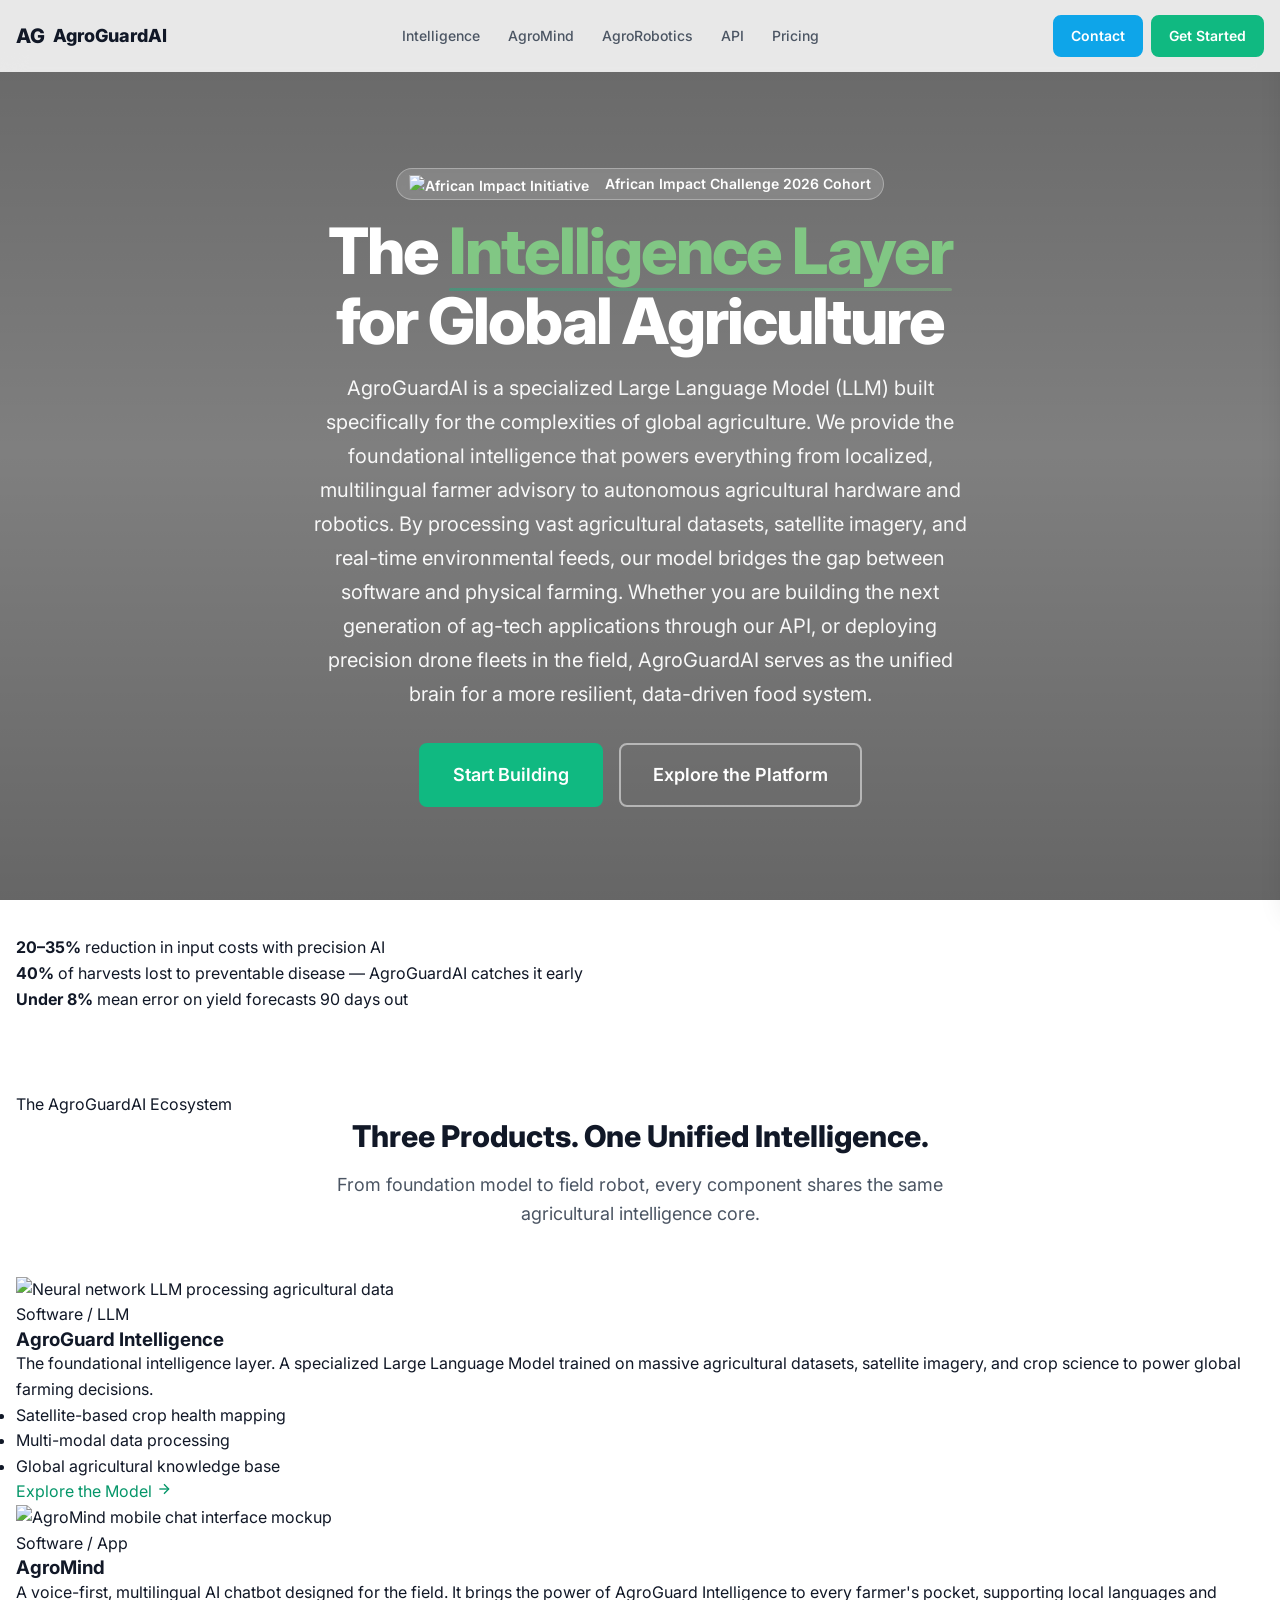
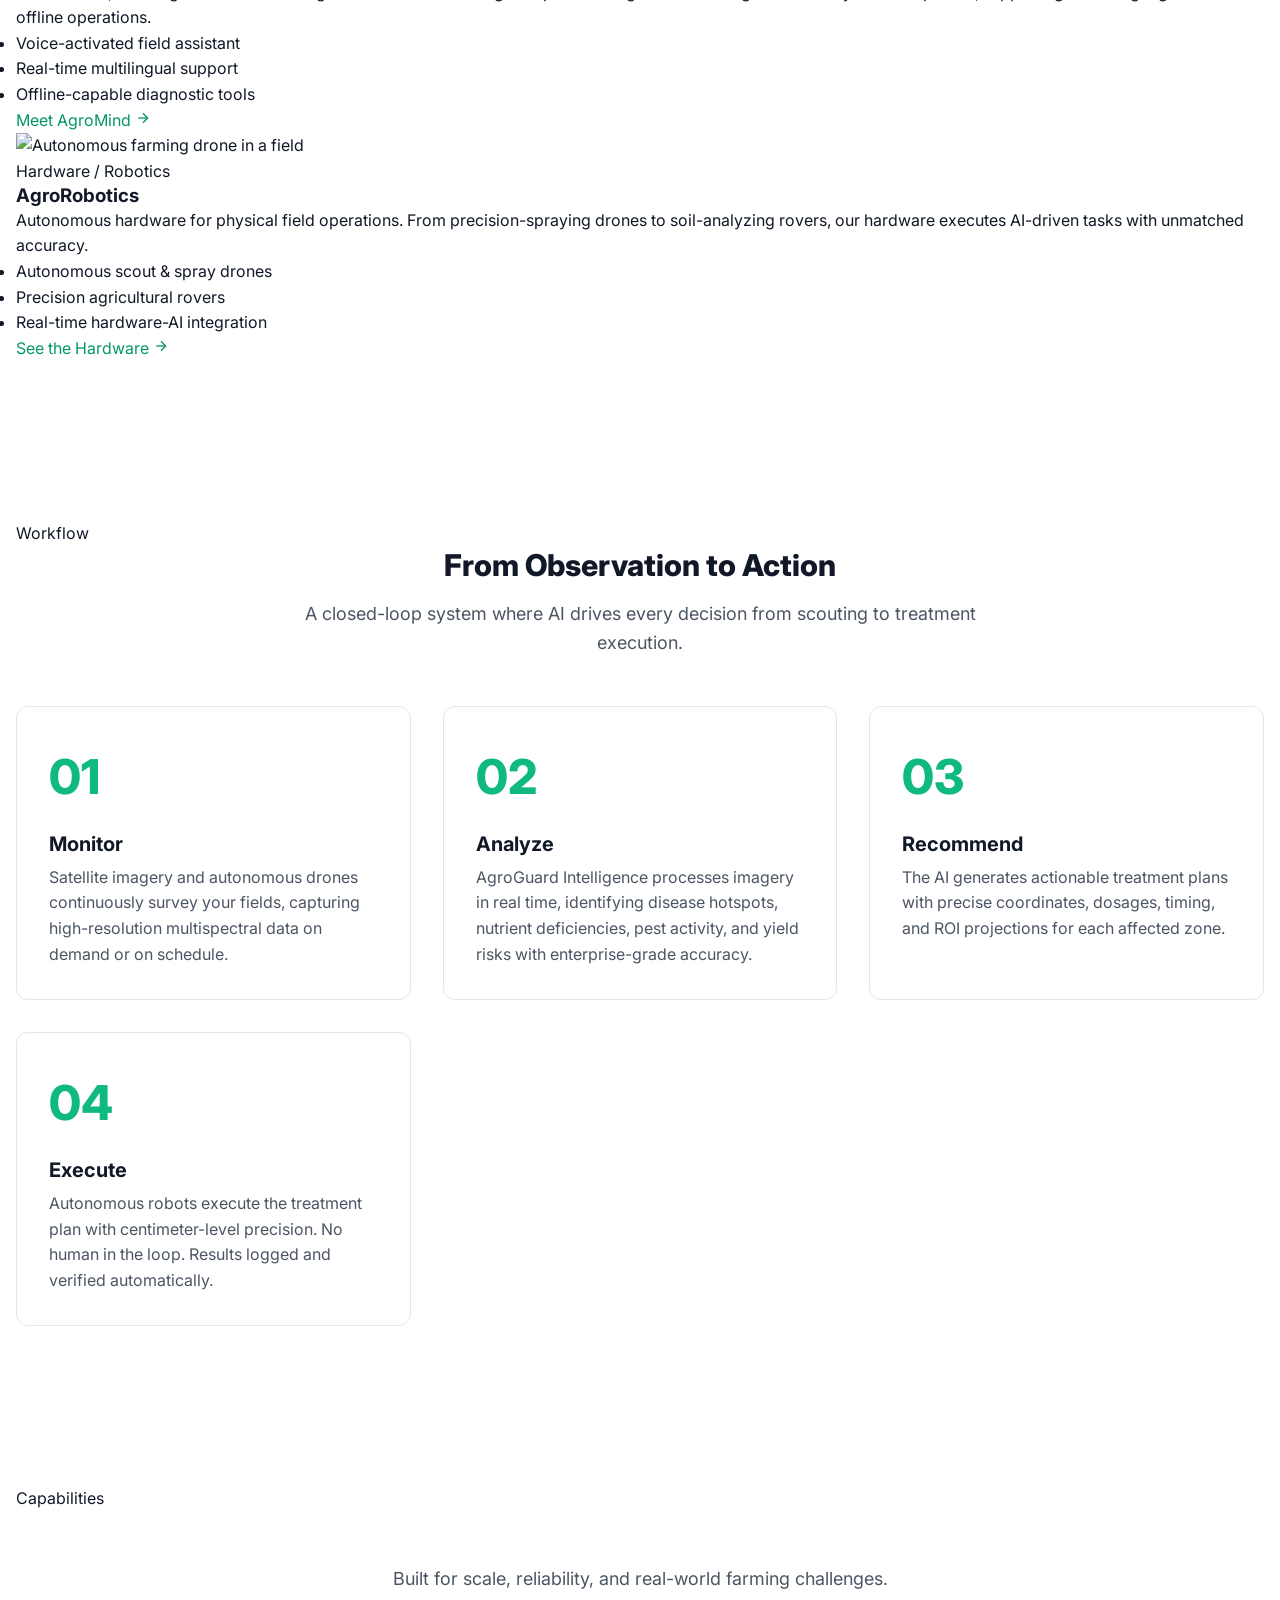
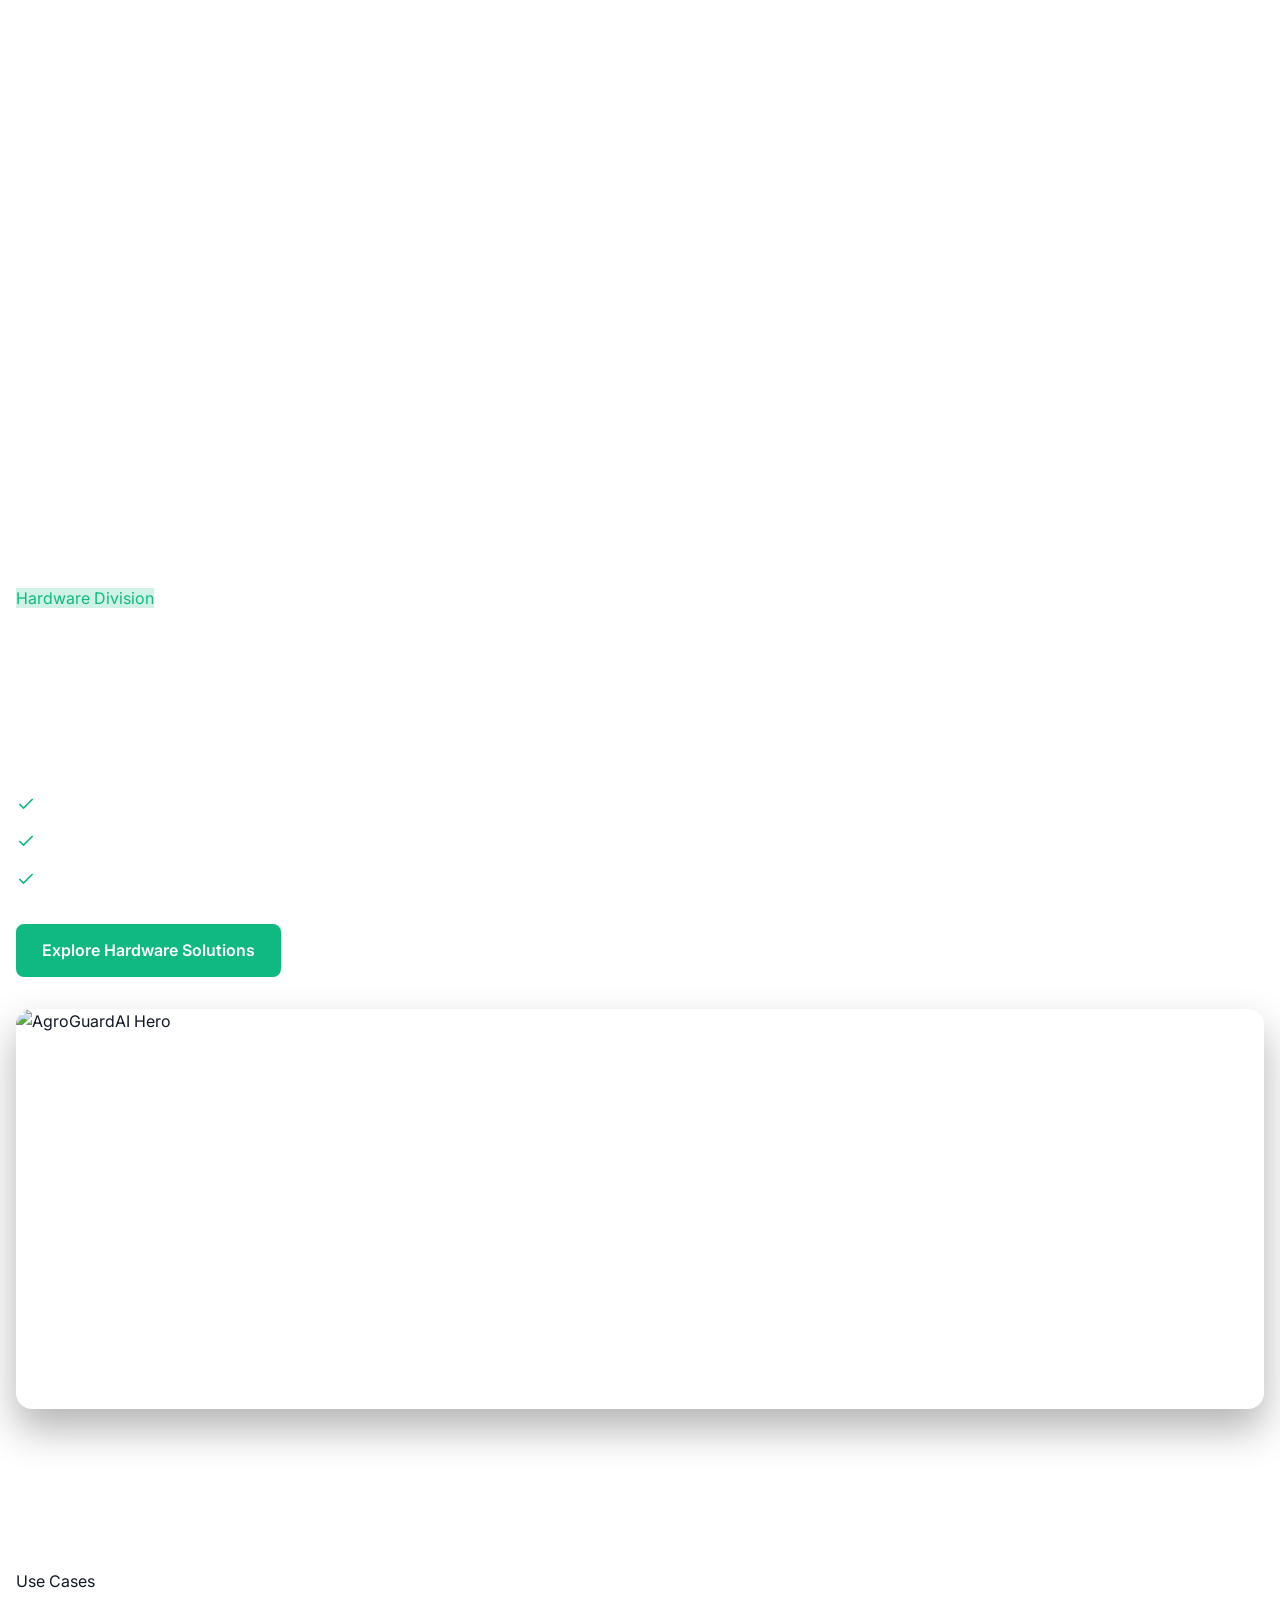
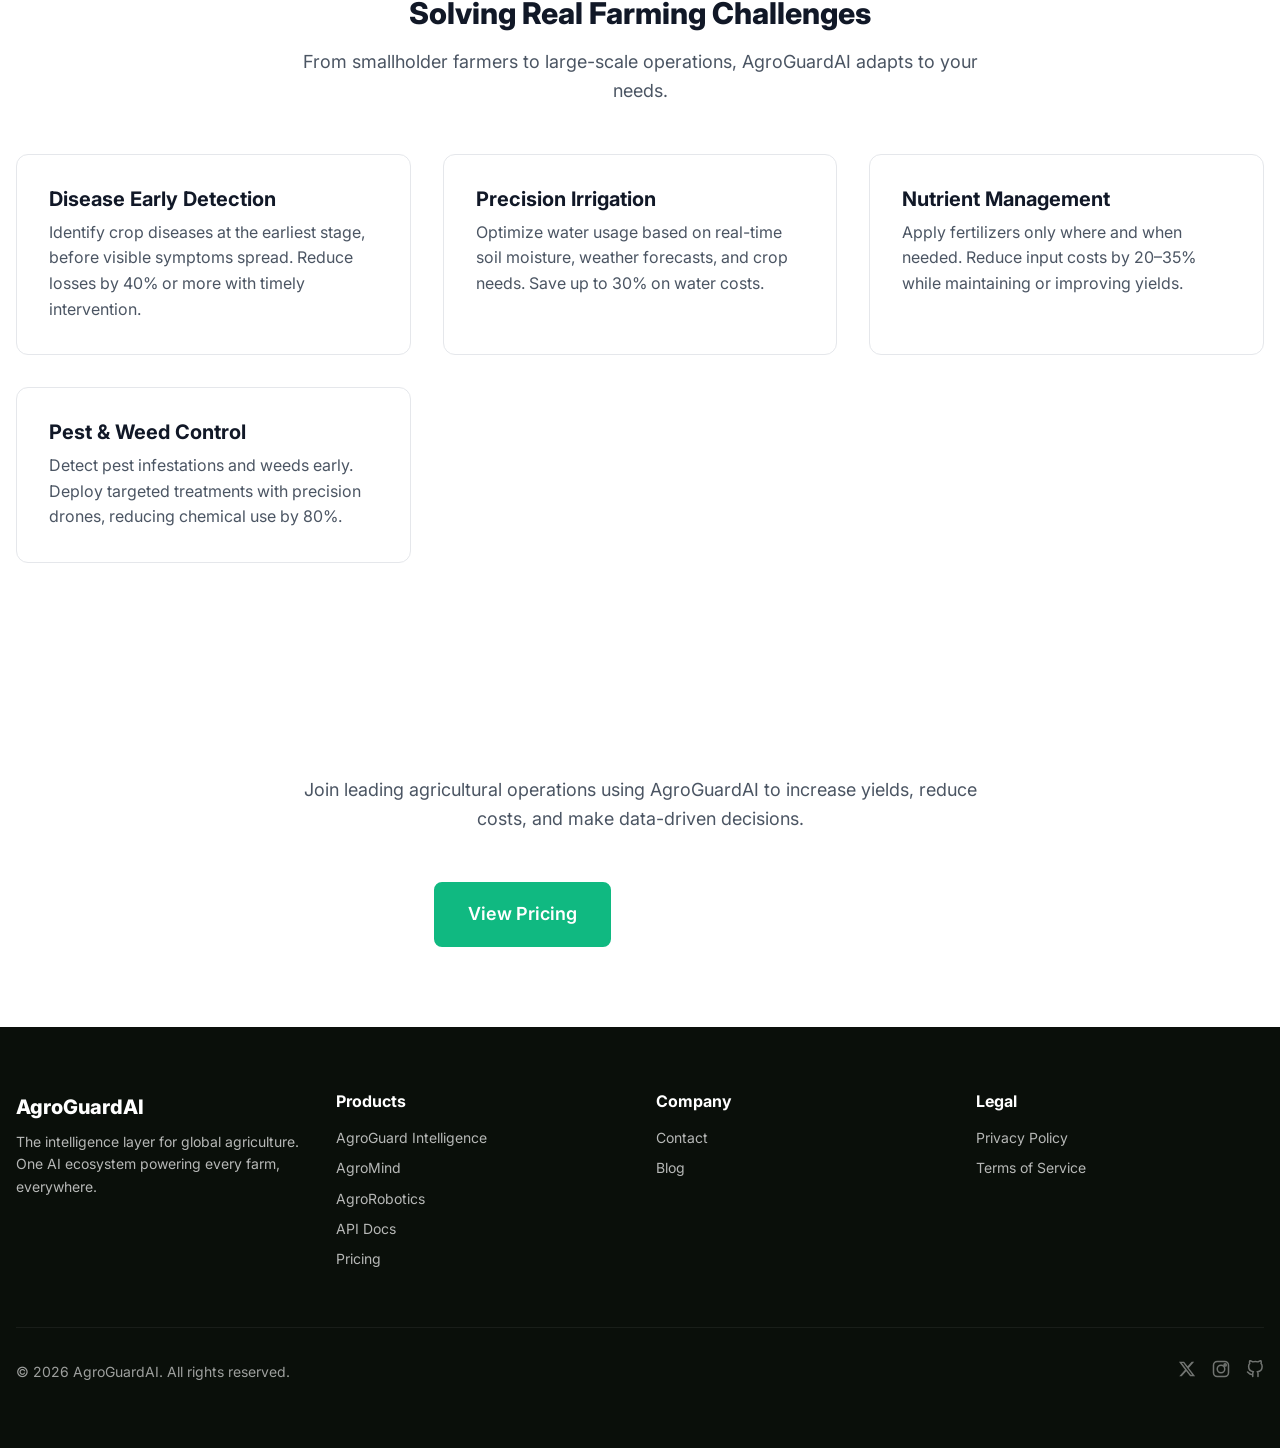
==== index.html @ 9c508c5c "feat: redesign mobile nav with hamburger menu and slide-out drawer - Replace inline mobile menu with" ====
<!DOCTYPE html>
<html lang="en">
<head>
  <meta charset="UTF-8">
  <meta name="viewport" content="width=device-width, initial-scale=1.0">
  <title>AgroGuardAI - The Intelligence Layer for Global Agriculture</title>
  <meta name="description" content="Enterprise AI platform for precision agriculture. Unified intelligence layer powering crop health monitoring, autonomous field operations, and data-driven farming decisions worldwide.">
  <meta property="og:title" content="AgroGuardAI - The Intelligence Layer for Global Agriculture">
  <meta property="og:description" content="Enterprise AI platform for precision agriculture. Unified intelligence layer powering crop health monitoring, autonomous field operations, and data-driven farming decisions.">
  <meta property="og:image" content="https://agroguardaiaOS.github.io/AgroguardAI/mylogo.png">
  <meta property="og:url" content="https://agroguardai.com">
  <meta property="og:type" content="website">
  <meta name="twitter:card" content="summary_large_image">
  <meta name="twitter:title" content="AgroGuardAI - The Intelligence Layer for Global Agriculture">
  <meta name="twitter:description" content="Enterprise AI platform for precision agriculture.">
  <meta name="twitter:image" content="https://agroguardaiaOS.github.io/AgroguardAI/mylogo.png">
  <meta name="theme-color" content="#4caf50">
  <link rel="icon" href="mylogo.webp">
  <link rel="canonical" href="https://agroguardai.com">
  <link rel="preconnect" href="https://fonts.googleapis.com">
  <link rel="preconnect" href="https://fonts.gstatic.com" crossorigin>
  <link href="https://fonts.googleapis.com/css2?family=Inter:wght@300;400;500;600;700;800;900&display=swap" rel="stylesheet">
  <link rel="stylesheet" href="styles.css">
</head>
<body>

  <!-- Header Navigation -->
  <header class="header" role="banner">
    <div class="header__inner">
      <a href="index" class="header__logo" aria-label="AgroGuardAI Home">
        <img src="mylogo.webp" alt="AgroGuardAI" class="header__logo-img" onerror="this.style.display='none';this.nextElementSibling.style.display='flex'" loading="lazy">
        <span class="header__logo-icon" style="display:none">AG</span>
        <span class="header__logo-text">AgroGuardAI</span>
      </a>
      <nav class="header__nav" role="navigation" aria-label="Main navigation">
        <div class="header__nav-links">
          <a href="intelligence" class="header__nav-link">Intelligence</a>
          <a href="agromind" class="header__nav-link">AgroMind</a>
          <a href="agrorobotics" class="header__nav-link">AgroRobotics</a>
          <a href="api" class="header__nav-link">API</a>
          <a href="pricing" class="header__nav-link">Pricing</a>
        </div>
      </nav>
      <div class="header__actions">
        <a href="contact" class="btn btn--secondary btn--sm">Contact</a>
        <a href="pricing" class="btn btn--primary btn--sm">Get Started</a>
      </div>
      <button class="header__mobile-toggle" aria-label="Toggle menu" aria-expanded="false">
        <span></span>
      </button>
    </div>
  </header>

  <!-- Mobile Menu Drawer -->
  <div class="mobile-menu" role="navigation" aria-label="Mobile navigation">
    <div class="mobile-menu__section">
      <span class="mobile-menu__section-title">Products</span>
      <a href="agromind" class="mobile-menu__link">AgroMind</a>
      <a href="intelligence" class="mobile-menu__link">AgroGuard Intelligence</a>
      <a href="agrorobotics" class="mobile-menu__link">AgroRobotics</a>
    </div>
    <div class="mobile-menu__section">
      <span class="mobile-menu__section-title">Company</span>
      <a href="pricing" class="mobile-menu__link">Pricing</a>
      <a href="api" class="mobile-menu__link">API</a>
      <a href="contact" class="mobile-menu__link">Contact</a>
    </div>
    <div class="mobile-menu__actions">
      <a href="pricing" class="btn btn--primary">Get Started</a>
    </div>
  </div>

  <!-- Hero Section -->
  <section class="hero hero--home" aria-label="Hero">
    <div class="container">
      <div class="hero__content animate-on-scroll">
        <div class="hero__label">
          <img src="african-impact-logo.webp" alt="African Impact Initiative" class="hero__label-icon" loading="lazy">
          African Impact Challenge 2026 Cohort
        </div>
        <h1 class="hero__title">
          The <span class="highlight">Intelligence Layer</span><br>for Global Agriculture
        </h1>
        <p class="hero__subtitle">
          AgroGuardAI is a specialized Large Language Model (LLM) built specifically for the complexities of global agriculture. We provide the foundational intelligence that powers everything from localized, multilingual farmer advisory to autonomous agricultural hardware and robotics. By processing vast agricultural datasets, satellite imagery, and real-time environmental feeds, our model bridges the gap between software and physical farming. Whether you are building the next generation of ag-tech applications through our API, or deploying precision drone fleets in the field, AgroGuardAI serves as the unified brain for a more resilient, data-driven food system.
        </p>
        <div class="hero__actions">
          <a href="pricing" class="btn btn--primary btn--lg">Start Building</a>
          <a href="intelligence" class="btn btn--outline-white btn--lg">
            Explore the Platform
          </a>
        </div>

      </div>
    </div>
  </section>

  <!-- ROI & Impact Banner -->
  <div class="roi-banner">
    <div class="container">
      <div class="roi-banner__inner">
        <div class="roi-banner__item">
          <strong>20–35%</strong> reduction in input costs with precision AI
        </div>
        <div class="roi-banner__divider" aria-hidden="true"></div>
        <div class="roi-banner__item">
          <strong>40%</strong> of harvests lost to preventable disease — AgroGuardAI catches it early
        </div>
        <div class="roi-banner__divider" aria-hidden="true"></div>
        <div class="roi-banner__item">
          <strong>Under 8%</strong> mean error on yield forecasts 90 days out
        </div>
      </div>
    </div>
  </div>

  <!-- Ecosystem Overview -->
  <section class="section section--gray">
    <div class="container">
      <div class="text-center animate-on-scroll">
        <span class="section-label">The AgroGuardAI Ecosystem</span>
        <h2 class="section-title">Three Products. One Unified Intelligence.</h2>
        <p class="section-subtitle">From foundation model to field robot, every component shares the same agricultural intelligence core.</p>
      </div>
      <div class="ecosystem-grid">
        <!-- Card 1: AgroGuard Intelligence -->
        <div class="ecosystem-card ecosystem-card--intelligence animate-on-scroll">
          <div class="ecosystem-card__image">
            <img src="agroguardllms.webp" alt="Neural network LLM processing agricultural data" loading="lazy">
          </div>
          <div class="ecosystem-card__content">
            <div class="ecosystem-card__tag">Software / LLM</div>
            <h3>AgroGuard Intelligence</h3>
            <p>The foundational intelligence layer. A specialized Large Language Model trained on massive agricultural datasets, satellite imagery, and crop science to power global farming decisions.</p>
            <ul class="ecosystem-card__bullets">
              <li>Satellite-based crop health mapping</li>
              <li>Multi-modal data processing</li>
              <li>Global agricultural knowledge base</li>
            </ul>
            <a href="intelligence" class="ecosystem-card__link">Explore the Model <svg width="16" height="16" viewBox="0 0 24 24" fill="none" stroke="currentColor" stroke-width="2"><path d="M5 12h14"/><path d="M12 5l7 7-7 7"/></svg></a>
          </div>
        </div>

        <!-- Card 2: AgroMind -->
        <div class="ecosystem-card ecosystem-card--agromind animate-on-scroll">
          <div class="ecosystem-card__image">
            <img src="agromind.webp" alt="AgroMind mobile chat interface mockup" loading="lazy">
          </div>
          <div class="ecosystem-card__content">
            <div class="ecosystem-card__tag">Software / App</div>
            <h3>AgroMind</h3>
            <p>A voice-first, multilingual AI chatbot designed for the field. It brings the power of AgroGuard Intelligence to every farmer's pocket, supporting local languages and offline operations.</p>
            <ul class="ecosystem-card__bullets">
              <li>Voice-activated field assistant</li>
              <li>Real-time multilingual support</li>
              <li>Offline-capable diagnostic tools</li>
            </ul>
            <a href="agromind" class="ecosystem-card__link">Meet AgroMind <svg width="16" height="16" viewBox="0 0 24 24" fill="none" stroke="currentColor" stroke-width="2"><path d="M5 12h14"/><path d="M12 5l7 7-7 7"/></svg></a>
          </div>
        </div>

        <!-- Card 3: AgroRobotics -->
        <div class="ecosystem-card ecosystem-card--robotics animate-on-scroll">
          <div class="ecosystem-card__image">
            <img src="agrobotics.webp" alt="Autonomous farming drone in a field" loading="lazy">
          </div>
          <div class="ecosystem-card__content">
            <div class="ecosystem-card__tag">Hardware / Robotics</div>
            <h3>AgroRobotics</h3>
            <p>Autonomous hardware for physical field operations. From precision-spraying drones to soil-analyzing rovers, our hardware executes AI-driven tasks with unmatched accuracy.</p>
            <ul class="ecosystem-card__bullets">
              <li>Autonomous scout & spray drones</li>
              <li>Precision agricultural rovers</li>
              <li>Real-time hardware-AI integration</li>
            </ul>
            <a href="agrorobotics" class="ecosystem-card__link">See the Hardware <svg width="16" height="16" viewBox="0 0 24 24" fill="none" stroke="currentColor" stroke-width="2"><path d="M5 12h14"/><path d="M12 5l7 7-7 7"/></svg></a>
          </div>
        </div>
      </div>
    </div>
  </section>

  <!-- How It Works -->
  <section class="section">
    <div class="container">
      <div class="text-center animate-on-scroll">
        <span class="section-label">Workflow</span>
        <h2 class="section-title">From Observation to Action</h2>
        <p class="section-subtitle">A closed-loop system where AI drives every decision from scouting to treatment execution.</p>
      </div>
      <div class="card-grid">
        <div class="card text-center animate-on-scroll">
          <div style="font-size:var(--font-size-5xl);font-weight:var(--font-weight-extrabold);color:var(--color-primary-500);margin-bottom:var(--space-4);">01</div>
          <h3 class="card__title">Monitor</h3>
          <p class="card__desc">Satellite imagery and autonomous drones continuously survey your fields, capturing high-resolution multispectral data on demand or on schedule.</p>
        </div>
        <div class="card text-center animate-on-scroll">
          <div style="font-size:var(--font-size-5xl);font-weight:var(--font-weight-extrabold);color:var(--color-primary-500);margin-bottom:var(--space-4);">02</div>
          <h3 class="card__title">Analyze</h3>
          <p class="card__desc">AgroGuard Intelligence processes imagery in real time, identifying disease hotspots, nutrient deficiencies, pest activity, and yield risks with enterprise-grade accuracy.</p>
        </div>
        <div class="card text-center animate-on-scroll">
          <div style="font-size:var(--font-size-5xl);font-weight:var(--font-weight-extrabold);color:var(--color-primary-500);margin-bottom:var(--space-4);">03</div>
          <h3 class="card__title">Recommend</h3>
          <p class="card__desc">The AI generates actionable treatment plans with precise coordinates, dosages, timing, and ROI projections for each affected zone.</p>
        </div>
        <div class="card text-center animate-on-scroll">
          <div style="font-size:var(--font-size-5xl);font-weight:var(--font-weight-extrabold);color:var(--color-primary-500);margin-bottom:var(--space-4);">04</div>
          <h3 class="card__title">Execute</h3>
          <p class="card__desc">Autonomous robots execute the treatment plan with centimeter-level precision. No human in the loop. Results logged and verified automatically.</p>
        </div>
      </div>
    </div>
  </section>

  <!-- Key Capabilities -->
  <section class="section section--dark">
    <div class="container">
      <div class="text-center animate-on-scroll">
        <span class="section-label">Capabilities</span>
        <h2 class="section-title" style="color:var(--color-text-on-dark);">Enterprise-Grade Agricultural AI</h2>
        <p class="section-subtitle">Built for scale, reliability, and real-world farming challenges.</p>
      </div>
      <div class="card-grid">
        <div class="card animate-on-scroll" style="background:rgba(255,255,255,0.05);border-color:rgba(255,255,255,0.1);">
          <h3 class="card__title" style="color:var(--color-text-on-dark);">Multi-Crop Support</h3>
          <p class="card__desc" style="color:var(--color-text-on-dark);opacity:0.85;">Trained on diverse crop types, climates, and growing conditions. Adaptable to local farming practices and regional challenges.</p>
        </div>
        <div class="card animate-on-scroll" style="background:rgba(255,255,255,0.05);border-color:rgba(255,255,255,0.1);">
          <h3 class="card__title" style="color:var(--color-text-on-dark);">Real-Time Processing</h3>
          <p class="card__desc" style="color:var(--color-text-on-dark);opacity:0.85;">On-device AI inference for immediate decision-making. Cloud sync for deeper analysis and historical trend tracking.</p>
        </div>
        <div class="card animate-on-scroll" style="background:rgba(255,255,255,0.05);border-color:rgba(255,255,255,0.1);">
          <h3 class="card__title" style="color:var(--color-text-on-dark);">Offline Capability</h3>
          <p class="card__desc" style="color:var(--color-text-on-dark);opacity:0.85;">Works in remote areas with limited connectivity. Syncs data when connection is available.</p>
        </div>
        <div class="card animate-on-scroll" style="background:rgba(255,255,255,0.05);border-color:rgba(255,255,255,0.1);">
          <h3 class="card__title" style="color:var(--color-text-on-dark);">Precision Targeting</h3>
          <p class="card__desc" style="color:var(--color-text-on-dark);opacity:0.85;">Centimeter-level accuracy for targeted interventions. Reduces chemical use by up to 80% versus blanket applications.</p>
        </div>
        <div class="card animate-on-scroll" style="background:rgba(255,255,255,0.05);border-color:rgba(255,255,255,0.1);">
          <h3 class="card__title" style="color:var(--color-text-on-dark);">Predictive Analytics</h3>
          <p class="card__desc" style="color:var(--color-text-on-dark);opacity:0.85;">Forecast yields, disease outbreaks, and market conditions 90+ days in advance with enterprise-grade accuracy.</p>
        </div>
        <div class="card animate-on-scroll" style="background:rgba(255,255,255,0.05);border-color:rgba(255,255,255,0.1);">
          <h3 class="card__title" style="color:var(--color-text-on-dark);">API-First Architecture</h3>
          <p class="card__desc" style="color:var(--color-text-on-dark);opacity:0.85;">Integrate with existing farm management systems, ERPs, and IoT devices. RESTful API with SDKs for Python, Node.js, and more.</p>
        </div>
      </div>
    </div>
  </section>

  <!-- AgroRobotics Highlight -->
  <section class="section">
    <div class="container">
      <div class="agrorobotics-highlight animate-on-scroll">
        <div style="display: grid; grid-template-columns: 1fr; gap: var(--space-8); align-items: center; @media(min-width: 768px) { grid-template-columns: 1fr 1fr; }">
          <div style="padding-right: var(--space-4);">
            <span class="section-label" style="background: rgba(16, 185, 129, 0.2); color: #10b981;">Hardware Division</span>
            <h2 class="section-title" style="color: white; font-size: var(--font-size-4xl); margin-top: var(--space-2);">AgroRobotics: Autonomous Precision</h2>
            <p class="section-subtitle" style="color: rgba(255,255,255,0.8); margin-bottom: var(--space-6);">Deploy enterprise-grade scout drones and ground rovers seamlessly integrated with the AgroGuard Intelligence layer. Actionable insights instantly translate into automated field execution.</p>
            <ul style="list-style:none; padding:0; margin-bottom: var(--space-8); display:flex; flex-direction:column; gap:var(--space-3);">
              <li style="display:flex; align-items:center; gap:var(--space-2); color:rgba(255,255,255,0.9);">
                <svg width="20" height="20" viewBox="0 0 24 24" fill="none" stroke="#10b981" stroke-width="2"><polyline points="20 6 9 17 4 12"></polyline></svg> Scout Drones with Multispectral Imaging
              </li>
              <li style="display:flex; align-items:center; gap:var(--space-2); color:rgba(255,255,255,0.9);">
                <svg width="20" height="20" viewBox="0 0 24 24" fill="none" stroke="#10b981" stroke-width="2"><polyline points="20 6 9 17 4 12"></polyline></svg> Automated Spraying Rovers
              </li>
              <li style="display:flex; align-items:center; gap:var(--space-2); color:rgba(255,255,255,0.9);">
                <svg width="20" height="20" viewBox="0 0 24 24" fill="none" stroke="#10b981" stroke-width="2"><polyline points="20 6 9 17 4 12"></polyline></svg> Real-time API Sync
              </li>
            </ul>
            <a href="agrorobotics.html" class="btn btn--primary">Explore Hardware Solutions</a>
          </div>
          <div>
             <img src="AgroguardAIhero.webp" alt="AgroGuardAI Hero" style="width:100%;height:400px;border-radius:var(--radius-xl);object-fit:cover;box-shadow:0 20px 40px rgba(0,0,0,0.3);" loading="lazy">
          </div>
        </div>
      </div>
    </div>
  </section>

  <!-- Use Cases -->
  <section class="section">
    <div class="container">
      <div class="text-center animate-on-scroll">
        <span class="section-label">Use Cases</span>
        <h2 class="section-title">Solving Real Farming Challenges</h2>
        <p class="section-subtitle">From smallholder farmers to large-scale operations, AgroGuardAI adapts to your needs.</p>
      </div>
      <div class="card-grid">
        <div class="card animate-on-scroll">
          <h3 class="card__title">Disease Early Detection</h3>
          <p class="card__desc">Identify crop diseases at the earliest stage, before visible symptoms spread. Reduce losses by 40% or more with timely intervention.</p>
        </div>
        <div class="card animate-on-scroll">
          <h3 class="card__title">Precision Irrigation</h3>
          <p class="card__desc">Optimize water usage based on real-time soil moisture, weather forecasts, and crop needs. Save up to 30% on water costs.</p>
        </div>
        <div class="card animate-on-scroll">
          <h3 class="card__title">Nutrient Management</h3>
          <p class="card__desc">Apply fertilizers only where and when needed. Reduce input costs by 20–35% while maintaining or improving yields.</p>
        </div>
        <div class="card animate-on-scroll">
          <h3 class="card__title">Pest & Weed Control</h3>
          <p class="card__desc">Detect pest infestations and weeds early. Deploy targeted treatments with precision drones, reducing chemical use by 80%.</p>
        </div>
      </div>
    </div>
  </section>

  <!-- CTA Section -->
  <section class="section section--dark">
    <div class="container">
      <div class="text-center animate-on-scroll" style="max-width:700px;margin-left:auto;margin-right:auto;">
        <h2 class="section-title" style="color:var(--color-text-on-dark);">Ready to Transform Your Farm?</h2>
        <p class="section-subtitle">Join leading agricultural operations using AgroGuardAI to increase yields, reduce costs, and make data-driven decisions.</p>
        <div style="display:flex;gap:var(--space-4);justify-content:center;flex-wrap:wrap;margin-top:var(--space-8);">
          <a href="pricing" class="btn btn--primary btn--lg">View Pricing</a>
          <a href="contact" class="btn btn--outline-white btn--lg">Schedule a Demo</a>
        </div>
      </div>
    </div>
  </section>

  <!-- Footer -->
  <footer class="footer" role="contentinfo">
    <div class="container">
      <div class="footer__grid">
        <div>
          <a href="index" class="header__logo" style="color:var(--color-text-on-dark);margin-bottom:var(--space-2);display:inline-flex;">
            <span class="header__logo-icon">AG</span>
            AgroGuardAI
          </a>
          <p class="footer__brand-desc">The intelligence layer for global agriculture. One AI ecosystem powering every farm, everywhere.</p>
        </div>
        <div>
          <h4 class="footer__heading">Products</h4>
          <a href="intelligence" class="footer__link">AgroGuard Intelligence</a>
          <a href="agromind" class="footer__link">AgroMind</a>
          <a href="agrorobotics" class="footer__link">AgroRobotics</a>
          <a href="api" class="footer__link">API Docs</a>
          <a href="pricing" class="footer__link">Pricing</a>
        </div>
        <div>
          <h4 class="footer__heading">Company</h4>
          <a href="contact" class="footer__link">Contact</a>
          <a href="https://medium.com/@agroguardai" target="_blank" rel="noopener" class="footer__link">Blog</a>
          
        </div>
        <div>
          <h4 class="footer__heading">Legal</h4>
          <a href="privacy" class="footer__link">Privacy Policy</a>
          <a href="terms" class="footer__link">Terms of Service</a>
        </div>
      </div>
      <div class="footer__bottom">
        <span>&copy; 2026 AgroGuardAI. All rights reserved.</span>
        <div class="footer__social">
          <a href="https://x.com/AgroguardAI" target="_blank" rel="noopener" aria-label="Follow on X">
            <svg width="18" height="18" viewBox="0 0 24 24" fill="currentColor"><path d="M18.244 2.25h3.308l-7.227 8.26 8.502 11.24H16.17l-5.214-6.817L4.99 21.75H1.68l7.73-8.835L1.254 2.25H8.08l4.713 6.231zm-1.161 17.52h1.833L7.084 4.126H5.117z"/></svg>
          </a>
          <a href="https://instagram.com/AgroguardAI" target="_blank" rel="noopener" aria-label="Follow on Instagram">
            <svg width="18" height="18" viewBox="0 0 24 24" fill="none" stroke="currentColor" stroke-width="2"><rect x="2" y="2" width="20" height="20" rx="5"/><circle cx="12" cy="12" r="5"/><circle cx="17.5" cy="6.5" r="1.5"/></svg>
          </a>
          <a href="https://github.com/agroguardaiaOS" target="_blank" rel="noopener" aria-label="GitHub Profile">
            <svg width="18" height="18" viewBox="0 0 24 24" fill="none" stroke="currentColor" stroke-width="2" stroke-linecap="round" stroke-linejoin="round"><path d="M9 19c-5 1.5-5-2.5-7-3m14 6v-3.87a3.37 3.37 0 0 0-.94-2.61c3.14-.35 6.44-1.54 6.44-7A5.44 5.44 0 0 0 20 4.77 5.07 5.07 0 0 0 19.91 1S18.73.65 16 2.48a13.38 13.38 0 0 0-7 0C6.27.65 5.09 1 5.09 1A5.07 5.07 0 0 0 5 4.77a5.44 5.44 0 0 0-1.5 3.78c0 5.42 3.3 6.61 6.44 7A3.37 3.37 0 0 0 9 18.13V22"></path></svg>
          </a>
        </div>
      </div>
    </div>
  </footer>

  <script src="main.js"></script>
</body>
</html>
---- styles.css ----
/* ============================================
   AgroGuardAI Design System v3
   Professional Website Stylesheet
   ============================================ */

/* --- CSS Custom Properties (Design Tokens) --- */
:root {
  /* Colors */
  --color-primary-50: #e0f2e0;
  --color-primary-100: #c8e6c9;
  --color-primary-200: #a5d6a7;
  --color-primary-300: #81c784;
  --color-primary-400: #66bb6a;
  --color-primary-500: #10B981; /* Emerald */
  --color-primary-600: #059669;
  --color-primary-700: #047857;
  --color-primary-800: #065F46;
  --color-primary-900: #064E3B;

  --color-secondary-50: #e0f7fa;
  --color-secondary-100: #b2ebf2;
  --color-secondary-200: #80deea;
  --color-secondary-300: #4dd0e1;
  --color-secondary-400: #26c6da;
  --color-secondary-500: #0EA5E9; /* Modern Tech Blue */
  --color-secondary-600: #0284c7;
  --color-secondary-700: #0369a1;
  --color-secondary-800: #075985;
  --color-secondary-900: #0c4a6e;

  --color-neutral-0: #ffffff;
  --color-neutral-50: #f9fafb;
  --color-neutral-100: #f3f4f6;
  --color-neutral-200: #e5e7eb;
  --color-neutral-300: #d1d5db;
  --color-neutral-400: #9ca3af;
  --color-neutral-500: #6b7280;
  --color-neutral-600: #4b5563;
  --color-neutral-700: #374151;
  --color-neutral-800: #1f2937;
  --color-neutral-900: #111827;
  --color-neutral-950: #030712;

  --color-background: #ffffff;
  --color-background-dark: #0a0f0a;
  --color-background-alt: #f0f7f0;

  --color-text-primary: #111827;
  --color-text-secondary: #4b5563;
  --color-text-on-dark: #ffffff;
  --color-link: #059669;
  --color-link-hover: #047857;
  --color-border: #e5e7eb;
  --color-success: #10B981;
  --color-warning: #f59e0b;
  --color-error: #ef4444;
  --color-info: #3b82f6;

  /* Typography */
  --font-family-base: 'Inter', -apple-system, BlinkMacSystemFont, 'Segoe UI', Roboto, sans-serif;
  --font-family-mono: 'JetBrains Mono', 'Fira Code', 'Cascadia Code', monospace;

  --font-size-xs: 0.75rem;   /* 12px */
  --font-size-sm: 0.875rem;  /* 14px */
  --font-size-base: 1rem;    /* 16px */
  --font-size-lg: 1.125rem;  /* 18px */
  --font-size-xl: 1.25rem;   /* 20px */
  --font-size-2xl: 1.5rem;   /* 24px */
  --font-size-3xl: 1.875rem; /* 30px */
  --font-size-4xl: 2.25rem;  /* 36px */
  --font-size-5xl: 3rem;     /* 48px */
  --font-size-hero: clamp(2.5rem, 5vw, 4.5rem); /* Responsive Hero Title */

  --font-weight-normal: 400;
  --font-weight-medium: 500;
  --font-weight-semibold: 600;
  --font-weight-bold: 700;
  --font-weight-extrabold: 800;

  --line-height-tight: 1.25;
  --line-height-normal: 1.6;
  --line-height-relaxed: 1.75;

  /* Spacing (8px base) */
  --space-0: 0;
  --space-1: 0.25rem;  /* 4px */
  --space-2: 0.5rem;   /* 8px */
  --space-3: 0.75rem;  /* 12px */
  --space-4: 1rem;     /* 16px */
  --space-5: 1.25rem;  /* 20px */
  --space-6: 1.5rem;   /* 24px */
  --space-8: 2rem;     /* 32px */
  --space-10: 2.5rem;  /* 40px */
  --space-12: 3rem;    /* 48px */
  --space-16: 4rem;    /* 64px */
  --space-20: 5rem;    /* 80px */
  --space-24: 6rem;    /* 96px */

  /* Borders */
  --radius-sm: 0.25rem;
  --radius-md: 0.5rem;
  --radius-lg: 0.75rem;
  --radius-xl: 1rem;
  --radius-full: 9999px;

  /* Shadows */
  --shadow-sm: 0 1px 2px rgba(0, 0, 0, 0.05);
  --shadow-md: 0 4px 6px -1px rgba(0, 0, 0, 0.1), 0 2px 4px -2px rgba(0, 0, 0, 0.1);
  --shadow-lg: 0 10px 15px -3px rgba(0, 0, 0, 0.1), 0 4px 6px -4px rgba(0, 0, 0, 0.1);
  --shadow-xl: 0 20px 25px -5px rgba(0, 0, 0, 0.1), 0 8px 10px -6px rgba(0, 0, 0, 0.1);

  /* Transitions */
  --transition-ease: all 0.2s ease;
  --transition-slow: all 0.3s ease-in-out;

  /* Layout */
  --container-max-width: 1280px;
  --header-height: 72px;
}

/* --- Dark Mode Overrides --- */
[data-theme="dark"] {
  --color-background: #0a0f0a;
  --color-background-alt: #111a11;
  --color-text-primary: #f3f4f6;
  --color-text-secondary: #9ca3af;
  --color-border: #1f2937;
  --color-link: #34d399;
  --color-link-hover: #6ee7b7;
  --color-neutral-0: #111827;
  --color-neutral-50: #1f2937;
  --color-neutral-100: #374151;
  --color-neutral-200: #4b5563;
}

/* --- Reset & Base --- */
*, *::before, *::after {
  margin: 0;
  padding: 0;
  box-sizing: border-box;
}

html {
  scroll-behavior: smooth;
}

body {
  font-family: var(--font-family-base);
  font-size: var(--font-size-base);
  line-height: var(--line-height-normal);
  color: var(--color-text-primary);
  background-color: var(--color-background);
  -webkit-font-smoothing: antialiased;
  -moz-osx-font-smoothing: grayscale;
  overflow-x: hidden;
}

img {
  max-width: 100%;
  height: auto;
  display: block;
}

a {
  color: var(--color-link);
  text-decoration: none;
  transition: var(--transition-ease);
}

a:hover {
  color: var(--color-link-hover);
}

/* --- Container --- */
.container {
  width: 100%;
  max-width: var(--container-max-width);
  margin-left: auto;
  margin-right: auto;
  padding-left: var(--space-4);
  padding-right: var(--space-4);
}

/* --- Typography --- */
h1, h2, h3, h4, h5, h6 {
  font-weight: var(--font-weight-bold);
  line-height: var(--line-height-tight);
  color: var(--color-text-primary);
}

.section-title {
  font-size: var(--font-size-3xl);
  font-weight: var(--font-weight-extrabold);
  text-align: center;
  margin-bottom: var(--space-4);
}

.section-subtitle {
  font-size: var(--font-size-lg);
  color: var(--color-text-secondary);
  text-align: center;
  max-width: 700px;
  margin-left: auto;
  margin-right: auto;
  margin-bottom: var(--space-12);
}

/* --- Accessibility --- */
.sr-only {
  position: absolute;
  width: 1px;
  height: 1px;
  padding: 0;
  margin: -1px;
  overflow: hidden;
  clip: rect(0, 0, 0, 0);
  white-space: nowrap;
  border-width: 0;
}

/* --- Buttons --- */
.btn {
  display: inline-flex;
  align-items: center;
  justify-content: center;
  gap: var(--space-2);
  padding: var(--space-3) var(--space-6);
  font-size: var(--font-size-base);
  font-weight: var(--font-weight-semibold);
  border-radius: var(--radius-md);
  border: 2px solid transparent;
  cursor: pointer;
  transition: var(--transition-ease);
  text-align: center;
  white-space: nowrap;
}

.btn--primary {
  background-color: var(--color-primary-500);
  color: #ffffff;
  border-color: var(--color-primary-500);
}

.btn--primary:hover {
  background-color: var(--color-primary-600);
  border-color: var(--color-primary-600);
  color: #ffffff;
  transform: translateY(-1px);
  box-shadow: var(--shadow-md);
}

.btn--secondary {
  background-color: var(--color-secondary-500);
  color: #ffffff;
  border-color: var(--color-secondary-500);
}

.btn--secondary:hover {
  background-color: var(--color-secondary-600);
  border-color: var(--color-secondary-600);
  color: #ffffff;
}

.btn--outline {
  background-color: transparent;
  border-color: var(--color-primary-500);
  color: var(--color-primary-500);
}

.btn--outline:hover {
  background-color: var(--color-primary-500);
  color: #ffffff;
}

.btn--outline-white {
  background-color: transparent;
  border-color: rgba(255, 255, 255, 0.5);
  color: #ffffff;
}

.btn--outline-white:hover {
  background-color: rgba(255, 255, 255, 0.1);
  border-color: #ffffff;
  color: #ffffff;
}

.btn--lg {
  padding: var(--space-4) var(--space-8);
  font-size: var(--font-size-lg);
}

.btn--sm {
  padding: var(--space-2) var(--space-4);
  font-size: var(--font-size-sm);
}

.btn--block {
  display: flex;
  width: 100%;
}

/* --- Header --- */
.header {
  position: fixed;
  top: 0;
  left: 0;
  right: 0;
  z-index: 1000;
  height: var(--header-height);
  background-color: rgba(255, 255, 255, 0.85);
  backdrop-filter: blur(12px);
  border-bottom: 1px solid transparent;
  transition: background-color 0.3s ease, border-color 0.3s ease, box-shadow 0.3s ease;
}

.header.scrolled {
  background-color: rgba(255, 255, 255, 0.95);
  border-bottom-color: var(--color-border);
  box-shadow: var(--shadow-sm);
}

[data-theme="dark"] .header {
  background-color: rgba(10, 15, 10, 0.85);
}

[data-theme="dark"] .header.scrolled {
  background-color: rgba(10, 15, 10, 0.95);
  border-bottom-color: var(--color-border);
}

.header__inner {
  display: flex;
  align-items: center;
  justify-content: space-between;
  height: var(--header-height);
  max-width: var(--container-max-width);
  margin: 0 auto;
  padding: 0 var(--space-4);
}

.header__logo {
  display: flex;
  align-items: center;
  gap: var(--space-2);
  font-size: var(--font-size-xl);
  font-weight: var(--font-weight-extrabold);
  color: var(--color-text-primary);
  text-decoration: none;
}

.header__logo:hover {
  color: var(--color-primary-500);
}

.header__logo-img {
  height: 32px;
  width: auto;
}

.header__logo-icon {
  display: none;
}

.header__logo-text {
  font-size: var(--font-size-lg);
}

.header__nav {
  display: none; /* Hidden by default, shown on larger screens */
}

.header__nav-link {
  padding: var(--space-2) var(--space-3);
  font-size: var(--font-size-sm);
  font-weight: var(--font-weight-medium);
  color: var(--color-text-secondary);
  border-radius: var(--radius-md);
  transition: var(--transition-ease);
}

.header__nav-link:hover {
  color: var(--color-text-primary);
  background-color: var(--color-neutral-100);
}

.header__nav-link--active {
  color: var(--color-primary-500) !important;
  background-color: var(--color-primary-50);
}

[data-theme="dark"] .header__nav-link--active {
  background-color: rgba(16, 185, 129, 0.15);
}

.header__actions {
  display: flex;
  align-items: center;
  gap: var(--space-2);
}

/* Hide secondary buttons on mobile, show only primary CTA */
.header__actions .btn--secondary {
  display: none;
}

@media (min-width: 768px) {
  .header__actions .btn--secondary {
    display: inline-flex;
  }
}

.header__mobile-toggle {
  display: flex; /* Shown on mobile, hidden on desktop */
  align-items: center;
  justify-content: center;
  width: 44px;
  height: 44px;
  min-width: 44px;
  min-height: 44px;
  background: none;
  border: none;
  cursor: pointer;
  color: var(--color-text-primary);
  position: relative;
  z-index: 1001;
  margin-left: var(--space-2);
}

.header__mobile-toggle span {
  display: block;
  width: 22px;
  height: 2px;
  background-color: currentColor;
  border-radius: 2px;
  position: relative;
  transition: background-color 0.3s ease;
}

.header__mobile-toggle span::before,
.header__mobile-toggle span::after {
  content: '';
  display: block;
  width: 22px;
  height: 2px;
  background-color: currentColor;
  border-radius: 2px;
  position: absolute;
  left: 0;
  transition: transform 0.3s ease, top 0.3s ease;
}

.header__mobile-toggle span::before {
  top: -7px;
}

.header__mobile-toggle span::after {
  top: 7px;
}

/* Hamburger → X animation when menu is open */
.header__mobile-toggle[aria-expanded="true"] span {
  background-color: transparent;
}

.header__mobile-toggle[aria-expanded="true"] span::before {
  top: 0;
  transform: rotate(45deg);
}

.header__mobile-toggle[aria-expanded="true"] span::after {
  top: 0;
  transform: rotate(-45deg);
}

/* --- Mobile Menu Drawer --- */
.mobile-menu-backdrop {
  display: none;
  position: fixed;
  top: 0;
  left: 0;
  right: 0;
  bottom: 0;
  background-color: rgba(0, 0, 0, 0.4);
  z-index: 998;
  opacity: 0;
  transition: opacity 0.3s ease;
}

.mobile-menu-backdrop--open {
  display: block;
  opacity: 1;
}

.mobile-menu {
  display: block;
  position: fixed;
  top: 0;
  right: 0;
  bottom: 0;
  width: min(320px, 85vw);
  background-color: var(--color-background);
  z-index: 999;
  overflow-y: auto;
  transform: translateX(100%);
  transition: transform 0.35s cubic-bezier(0.4, 0, 0.2, 1);
  box-shadow: var(--shadow-xl);
  padding: calc(var(--header-height) + var(--space-6)) var(--space-6) var(--space-6);
}

.mobile-menu--open {
  transform: translateX(0);
}

/* Drawer section groups */
.mobile-menu__section {
  margin-bottom: var(--space-6);
}

.mobile-menu__section + .mobile-menu__section {
  border-top: 1px solid var(--color-border);
  padding-top: var(--space-5);
}

.mobile-menu__section-title {
  display: block;
  padding: var(--space-2) var(--space-3);
  font-size: var(--font-size-xs);
  font-weight: var(--font-weight-semibold);
  text-transform: uppercase;
  letter-spacing: 0.05em;
  color: var(--color-neutral-400);
  margin-bottom: var(--space-2);
}

.mobile-menu__link {
  display: flex;
  align-items: center;
  min-height: 48px;
  padding: var(--space-3) var(--space-3);
  font-size: var(--font-size-base);
  font-weight: var(--font-weight-medium);
  color: var(--color-text-primary);
  border-radius: var(--radius-md);
  transition: background-color 0.2s ease, color 0.2s ease;
  text-decoration: none;
}

.mobile-menu__link:hover,
.mobile-menu__link:focus-visible {
  background-color: var(--color-primary-50);
  color: var(--color-primary-700);
  outline: none;
}

.mobile-menu__link--active {
  background-color: var(--color-primary-50);
  color: var(--color-primary-700);
  font-weight: var(--font-weight-semibold);
}

.mobile-menu__actions {
  margin-top: var(--space-5);
  display: flex;
  flex-direction: column;
  gap: var(--space-3);
  padding-top: var(--space-5);
  border-top: 1px solid var(--color-border);
}

.mobile-menu__actions .btn {
  width: 100%;
  text-align: center;
  min-height: 48px;
  display: flex;
  align-items: center;
  justify-content: center;
}

/* Reduce motion for drawer animation */
@media (prefers-reduced-motion: reduce) {
  .mobile-menu {
    transition: none;
  }
  .header__mobile-toggle span,
  .header__mobile-toggle span::before,
  .header__mobile-toggle span::after {
    transition: none;
  }
}

/* --- Hero Section --- */
.hero {
  position: relative;
  padding-top: calc(var(--header-height) + var(--space-24));
  padding-bottom: var(--space-24);
  overflow: hidden;
  display: flex;
  align-items: center;
  min-height: 70vh; /* Ensure hero section has a minimum height */
}

.hero--home {
  background: linear-gradient(180deg, rgba(0, 0, 0, 0.6) 0%, rgba(0, 0, 0, 0.5) 50%, rgba(0, 0, 0, 0.6) 100%), url('agrobotics.png');
  background-size: cover;
  background-position: center;
  background-attachment: fixed;
  color: var(--color-text-on-dark);
}

.hero--product {
  background-color: var(--color-background-dark);
  color: var(--color-text-on-dark);
}

.hero .container {
  position: relative;
  z-index: 1;
}

.hero__content {
  max-width: 800px;
  margin-left: auto;
  margin-right: auto;
  text-align: center;
}

.hero__label {
  display: inline-flex;
  align-items: center;
  gap: var(--space-2);
  background-color: rgba(255, 255, 255, 0.15);
  color: var(--color-text-on-dark);
  padding: var(--space-1) var(--space-3);
  border-radius: var(--radius-full);
  font-size: var(--font-size-sm);
  font-weight: var(--font-weight-semibold);
  margin-bottom: var(--space-4);
  border: 1px solid rgba(255, 255, 255, 0.3);
  backdrop-filter: blur(4px);
}

.hero__label-dot {
  width: 0.5rem;
  height: 0.5rem;
  background-color: var(--color-primary-400);
  border-radius: var(--radius-full);
  display: inline-block;
  animation: pulse-dot 2s ease-in-out infinite;
}

.hero__label-icon {
  height: 18px;
  width: auto;
  display: inline-block;
  vertical-align: middle;
  margin-right: var(--space-2);
  object-fit: contain;
}

@keyframes pulse-dot {
  0%, 100% { opacity: 1; transform: scale(1); }
  50% { opacity: 0.5; transform: scale(0.8); }
}

.hero__title {
  font-size: var(--font-size-hero);
  font-weight: var(--font-weight-extrabold);
  line-height: 1.08;
  margin-bottom: var(--space-4);
  color: var(--color-text-on-dark);
  letter-spacing: -0.03em;
}

.highlight {
  color: var(--color-primary-300);
  position: relative;
}

.highlight::after {
  content: '';
  position: absolute;
  bottom: -2px;
  left: 0;
  right: 0;
  height: 3px;
  background: linear-gradient(90deg, var(--color-primary-500), var(--color-primary-300));
  border-radius: 2px;
  opacity: 0.4;
}

.hero__subtitle {
  font-size: var(--font-size-xl);
  color: rgba(255, 255, 255, 0.95);
  margin-bottom: var(--space-8);
  max-width: 700px;
  margin-left: auto;
  margin-right: auto;
  line-height: 1.7;
  padding-left: var(--space-4);
  padding-right: var(--space-4);
}

.hero__actions {
  display: flex;
  gap: var(--space-4);
  flex-wrap: wrap;
  justify-content: center;
  margin-bottom: var(--space-8);
}

/* --- Stats Bar --- */
.stats-bar {
  display: flex;
  justify-content: center;
  gap: var(--space-8);
  flex-wrap: wrap;
  padding: var(--space-8) var(--space-4);
}

.stat-item {
  text-align: center;
  min-width: 200px;
}

.stat-item__value {
  display: block;
  font-size: var(--font-size-3xl);
  font-weight: var(--font-weight-extrabold);
  color: var(--color-primary-500);
  line-height: 1.2;
}

.stat-item__label {
  display: block;
  font-size: var(--font-size-sm);
  color: var(--color-text-secondary);
  margin-top: var(--space-1);
}

/* --- Section --- */
.section {
  padding: var(--space-20) 0;
}

.section--alt {
  background-color: var(--color-background-alt);
}

/* --- Cards --- */
.card-grid {
  display: grid;
  grid-template-columns: repeat(auto-fit, minmax(300px, 1fr));
  gap: var(--space-8);
}

.card {
  background-color: var(--color-neutral-0);
  border: 1px solid var(--color-border);
  border-radius: var(--radius-lg);
  padding: var(--space-8);
  transition: var(--transition-slow);
  position: relative;
  overflow: hidden;
}

.card:hover {
  transform: translateY(-4px);
  box-shadow: var(--shadow-lg);
  border-color: var(--color-primary-200);
}

.card__icon {
  width: 48px;
  height: 48px;
  background-color: var(--color-primary-50);
  border-radius: var(--radius-md);
  display: flex;
  align-items: center;
  justify-content: center;
  margin-bottom: var(--space-4);
  font-size: var(--font-size-xl);
}

.card__title {
  font-size: var(--font-size-xl);
  font-weight: var(--font-weight-bold);
  margin-bottom: var(--space-2);
}

.card__desc {
  color: var(--color-text-secondary);
  line-height: 1.6;
}

.card__image {
  width: 100%;
  height: 200px;
  object-fit: cover;
  border-radius: var(--radius-md) var(--radius-md) 0 0;
  margin: calc(-1 * var(--space-8)) calc(-1 * var(--space-8)) var(--space-4) calc(-1 * var(--space-8));
}

/* --- Workflow Steps --- */
.workflow {
  display: grid;
  grid-template-columns: repeat(auto-fit, minmax(250px, 1fr));
  gap: var(--space-8);
  counter-reset: workflow;
  margin-top: var(--space-8);
}

.workflow__step {
  position: relative;
  counter-increment: workflow;
  padding: var(--space-8);
  border: 1px solid var(--color-border);
  border-radius: var(--radius-lg);
  background-color: var(--color-neutral-0);
}

.workflow__step::before {
  content: '0' counter(workflow);
  display: block;
  font-size: var(--font-size-3xl);
  font-weight: var(--font-weight-extrabold);
  color: var(--color-primary-200);
  margin-bottom: var(--space-2);
  line-height: 1;
}

.workflow__title {
  font-size: var(--font-size-lg);
  font-weight: var(--font-weight-bold);
  margin-bottom: var(--space-2);
}

.workflow__desc {
  color: var(--color-text-secondary);
}

/* --- Capability Grid --- */
.capability-grid {
  display: grid;
  grid-template-columns: repeat(auto-fit, minmax(180px, 1fr));
  gap: var(--space-4);
}

.capability {
  display: flex;
  align-items: center;
  gap: var(--space-3);
  padding: var(--space-4);
  background-color: var(--color-neutral-0);
  border: 1px solid var(--color-border);
  border-radius: var(--radius-md);
  font-size: var(--font-size-sm);
  font-weight: var(--font-weight-medium);
  transition: var(--transition-ease);
}

.capability:hover {
  border-color: var(--color-primary-300);
}

.capability__icon {
  font-size: var(--font-size-xl);
  flex-shrink: 0;
}

/* --- Hardware Cards (AgroRobotics) --- */
.hw-card-grid {
  display: grid;
  grid-template-columns: repeat(auto-fit, minmax(300px, 1fr));
  gap: var(--space-8);
}

.hw-card {
  background-color: var(--color-neutral-0);
  border: 1px solid var(--color-border);
  border-radius: var(--radius-lg);
  overflow: hidden;
  transition: var(--transition-slow);
}

.hw-card:hover {
  transform: translateY(-4px);
  box-shadow: var(--shadow-lg);
}

.hw-card__image {
  width: 100%;
  height: 200px;
  object-fit: cover;
}

.hw-card__body {
  padding: var(--space-6);
}

.hw-card__title {
  font-size: var(--font-size-lg);
  font-weight: var(--font-weight-bold);
  margin-bottom: var(--space-2);
}

.hw-card__desc {
  color: var(--color-text-secondary);
  margin-bottom: var(--space-4);
  line-height: 1.6;
}

/* --- Use Case Grid --- */
.usecase-grid {
  display: grid;
  grid-template-columns: repeat(auto-fit, minmax(250px, 1fr));
  gap: var(--space-6);
}

.usecase {
  padding: var(--space-6);
  border: 1px solid var(--color-border);
  border-radius: var(--radius-lg);
  background-color: var(--color-neutral-0);
  transition: var(--transition-ease);
}

.usecase:hover {
  border-color: var(--color-primary-300);
  box-shadow: var(--shadow-md);
}

.usecase__icon {
  font-size: var(--font-size-2xl);
  margin-bottom: var(--space-3);
  display: block;
}

.usecase__title {
  font-size: var(--font-size-lg);
  font-weight: var(--font-weight-bold);
  margin-bottom: var(--space-2);
}

.usecase__desc {
  color: var(--color-text-secondary);
}

/* --- Theme Toggle --- */
.theme-toggle {
  display: flex;
  align-items: center;
  justify-content: center;
  width: 40px;
  height: 40px;
  border: 1px solid var(--color-border);
  border-radius: var(--radius-full);
  background: var(--color-neutral-0);
  cursor: pointer;
  transition: var(--transition-ease);
  font-size: var(--font-size-lg);
}

.theme-toggle:hover {
  background-color: var(--color-neutral-100);
}

/* --- CTA Section --- */
.cta {
  text-align: center;
  padding: var(--space-20) 0;
}

.cta__title {
  font-size: var(--font-size-3xl);
  font-weight: var(--font-weight-extrabold);
  margin-bottom: var(--space-4);
}

.cta__subtitle {
  font-size: var(--font-size-lg);
  color: var(--color-text-secondary);
  margin-bottom: var(--space-8);
  max-width: 600px;
  margin-left: auto;
  margin-right: auto;
}

.cta__actions {
  display: flex;
  gap: var(--space-4);
  justify-content: center;
  flex-wrap: wrap;
}

/* --- Pricing Tables --- */
.pricing-grid {
  display: grid;
  grid-template-columns: repeat(auto-fit, minmax(280px, 1fr));
  gap: var(--space-8);
  align-items: start;
}

.pricing-card {
  background-color: var(--color-neutral-0);
  border: 2px solid var(--color-border);
  border-radius: var(--radius-xl);
  padding: var(--space-8);
  text-align: center;
  transition: var(--transition-slow);
  position: relative;
}

.pricing-card:hover {
  transform: translateY(-4px);
  box-shadow: var(--shadow-lg);
}

.pricing-card--highlight {
  border-color: var(--color-primary-500);
  box-shadow: var(--shadow-lg);
  transform: scale(1.03);
}

.pricing-card--highlight:hover {
  transform: scale(1.03) translateY(-4px);
}

.pricing-card__badge {
  position: absolute;
  top: -12px;
  left: 50%;
  transform: translateX(-50%);
  background-color: var(--color-primary-500);
  color: white;
  font-size: var(--font-size-xs);
  font-weight: var(--font-weight-bold);
  padding: var(--space-1) var(--space-4);
  border-radius: var(--radius-full);
  text-transform: uppercase;
  letter-spacing: 0.05em;
}

.pricing-card__name {
  font-size: var(--font-size-xl);
  font-weight: var(--font-weight-bold);
  margin-bottom: var(--space-2);
}

.pricing-card__price {
  font-size: var(--font-size-4xl);
  font-weight: var(--font-weight-extrabold);
  color: var(--color-primary-500);
  margin-bottom: var(--space-1);
}

.pricing-card__period {
  font-size: var(--font-size-sm);
  color: var(--color-text-secondary);
  margin-bottom: var(--space-6);
}

.pricing-card__features {
  list-style: none;
  text-align: left;
  margin-bottom: var(--space-8);
}

.pricing-card__features li {
  padding: var(--space-2) 0;
  padding-left: var(--space-6);
  position: relative;
  font-size: var(--font-size-sm);
  color: var(--color-text-secondary);
}

.pricing-card__features li::before {
  content: '✓';
  position: absolute;
  left: 0;
  color: var(--color-success);
  font-weight: var(--font-weight-bold);
}

/* Only show one "get a repo" button */
.get-a-repo-single {
  margin-top: var(--space-8);
  text-align: center;
}

/* --- Contact Form --- */
.contact-grid {
  display: grid;
  grid-template-columns: 1fr 1fr;
  gap: var(--space-12);
  align-items: start;
}

.contact-info {
  display: flex;
  flex-direction: column;
  gap: var(--space-6);
}

.contact-info__item {
  display: flex;
  gap: var(--space-4);
}

.contact-info__icon {
  font-size: var(--font-size-2xl);
  flex-shrink: 0;
}

.contact-info__title {
  font-weight: var(--font-weight-bold);
  margin-bottom: var(--space-1);
}

.contact-info__text {
  color: var(--color-text-secondary);
  font-size: var(--font-size-sm);
}

.form-group {
  margin-bottom: var(--space-6);
}

.form-label {
  display: block;
  font-size: var(--font-size-sm);
  font-weight: var(--font-weight-medium);
  margin-bottom: var(--space-2);
  color: var(--color-text-primary);
}

.form-input,
.form-textarea,
.form-select {
  width: 100%;
  padding: var(--space-3) var(--space-4);
  font-size: var(--font-size-base);
  font-family: var(--font-family-base);
  border: 1px solid var(--color-border);
  border-radius: var(--radius-md);
  background-color: var(--color-neutral-0);
  color: var(--color-text-primary);
  transition: var(--transition-ease);
}

.form-input:focus,
.form-textarea:focus,
.form-select:focus {
  outline: none;
  border-color: var(--color-primary-500);
  box-shadow: 0 0 0 3px rgba(16, 185, 129, 0.1);
}

.form-textarea {
  resize: vertical;
  min-height: 120px;
}

.form-row {
  display: grid;
  grid-template-columns: 1fr 1fr;
  gap: var(--space-4);
}

@media (max-width: 768px) {
  .form-row {
    grid-template-columns: 1fr;
  }
}

/* --- Footer --- */
.footer {
  background-color: var(--color-background-dark);
  color: var(--color-text-on-dark);
  padding-top: var(--space-16);
  padding-bottom: var(--space-16);
}

.footer__grid {
  display: grid;
  grid-template-columns: repeat(auto-fit, minmax(150px, 1fr));
  gap: var(--space-8);
  margin-bottom: var(--space-12);
}

.footer__brand-desc {
  font-size: var(--font-size-sm);
  color: var(--color-text-on-dark);
  opacity: 0.7;
  max-width: 300px;
}

.footer__heading {
  font-size: var(--font-size-base);
  font-weight: var(--font-weight-bold);
  color: var(--color-text-on-dark);
  margin-bottom: var(--space-4);
}

.footer__link {
  display: block;
  font-size: var(--font-size-sm);
  color: var(--color-text-on-dark);
  opacity: 0.7;
  margin-bottom: var(--space-2);
  transition: var(--transition-ease);
}

.footer__link:hover {
  opacity: 1;
  color: var(--color-primary-300);
}

.footer__bottom {
  border-top: 1px solid rgba(255,255,255,0.1);
  padding-top: var(--space-8);
  margin-top: var(--space-8);
  display: flex;
  flex-direction: column;
  align-items: center;
  justify-content: space-between;
  gap: var(--space-4);
  font-size: var(--font-size-sm);
  color: var(--color-text-on-dark);
  opacity: 0.6;
}

.footer__social {
  display: flex;
  gap: var(--space-4);
}

.footer__social a {
  color: var(--color-text-on-dark);
  opacity: 0.7;
}

.footer__social a:hover {
  opacity: 1;
  color: var(--color-primary-300);
}

/* --- Responsive Adjustments --- */
@media (min-width: 768px) {
  .header__nav {
    display: flex;
  }

  .header__actions {
    display: flex;
  }

  .header__mobile-toggle {
    display: none;
  }

  .hero__content {
    text-align: center;
    margin-left: auto;
    margin-right: auto;
  }

  .hero__actions {
    justify-content: center;
  }

  .footer__bottom {
    flex-direction: row;
  }
}

@media (max-width: 767px) {
  .docs-layout {
    grid-template-columns: 1fr;
  }

  .docs-sidebar {
    position: static;
    padding-top: 0;
    padding-bottom: 0;
    margin-bottom: var(--space-8);
    border-bottom: 1px solid var(--color-border);
    padding-bottom: var(--space-4);
  }

  .docs-sidebar__section {
    margin-bottom: var(--space-4);
  }

  .contact-grid {
    grid-template-columns: 1fr;
    gap: var(--space-8);
  }
}

/* --- Animations --- */
.animate-on-scroll {
  opacity: 0;
  transform: translateY(20px);
  transition: opacity 0.6s ease-out, transform 0.6s ease-out;
}

.animate-on-scroll.is-visible {
  opacity: 1;
  transform: translateY(0);
}

/* --- Specific Page Styles (to be moved to individual files if they grow) --- */
/* AgroRobotics Hardware Cards */
.hw-card-grid {
  display: grid;
  grid-template-columns: repeat(auto-fit, minmax(280px, 1fr));
  gap: var(--space-8);
  margin-top: var(--space-12);
}

.hw-card {
  background-color: var(--color-neutral-0);
  border: 1px solid var(--color-border);
  border-radius: var(--radius-lg);
  overflow: hidden;
  transition: var(--transition-ease);
}

.hw-card:hover {
  box-shadow: var(--shadow-lg);
  transform: translateY(-4px);
}

.hw-card__image {
  width: 100%;
  height: 200px;
  object-fit: cover;
}

.hw-card__content {
  padding: var(--space-6);
}

.hw-card__title {
  font-size: var(--font-size-xl);
  font-weight: var(--font-weight-bold);
  margin-bottom: var(--space-2);
}

.hw-card__desc {
  color: var(--color-text-secondary);
  line-height: 1.6;
  margin-bottom: var(--space-4);
}

.hw-card__specs {
  list-style: none;
  display: flex;
  flex-wrap: wrap;
  gap: var(--space-2);
  margin-bottom: var(--space-4);
}

.hw-card__spec {
  display: inline-flex;
  align-items: center;
  gap: var(--space-1);
  font-size: var(--font-size-xs);
  color: var(--color-text-secondary);
  background-color: var(--color-neutral-50);
  padding: var(--space-1) var(--space-2);
  border-radius: var(--radius-sm);
}

/* AgroRobotics Product Hero */
.product-hero-image {
  width: 100%;
  max-width: 600px;
  margin: var(--space-8) auto 0;
  border-radius: var(--radius-lg);
  box-shadow: var(--shadow-xl);
}

/* API Endpoints */
.endpoint-grid {
  display: grid;
  grid-template-columns: repeat(auto-fit, minmax(300px, 1fr));
  gap: var(--space-8);
  margin-top: var(--space-12);
}

.endpoint-card {
  background-color: var(--color-neutral-0);
  border: 1px solid var(--color-border);
  border-radius: var(--radius-lg);
  padding: var(--space-6);
  transition: var(--transition-ease);
}

.endpoint-card:hover {
  border-color: var(--color-primary-300);
  box-shadow: var(--shadow-md);
}

.endpoint-card__method {
  display: inline-block;
  font-size: var(--font-size-xs);
  font-weight: var(--font-weight-bold);
  padding: var(--space-1) var(--space-2);
  border-radius: var(--radius-sm);
  text-transform: uppercase;
  margin-bottom: var(--space-3);
}

.method-get { background-color: #dbeafe; color: #1d4ed8; }
.method-post { background-color: #d1fae5; color: #065f46; }

.endpoint-card__path {
  font-family: var(--font-family-mono);
  font-size: var(--font-size-sm);
  color: var(--color-text-primary);
  margin-bottom: var(--space-2);
  background-color: var(--color-neutral-50);
  padding: var(--space-2) var(--space-3);
  border-radius: var(--radius-md);
  overflow-x: auto;
}

.endpoint-card__desc {
  color: var(--color-text-secondary);
  font-size: var(--font-size-sm);
  line-height: 1.6;
}

/* Code Blocks */
.code-block {
  background-color: var(--color-neutral-900);
  color: #e5e7eb;
  font-family: var(--font-family-mono);
  font-size: var(--font-size-sm);
  padding: var(--space-4);
  border-radius: var(--radius-md);
  overflow-x: auto;
  line-height: 1.7;
  margin: var(--space-4) 0;
}

/* Features List */
.features-list {
  display: grid;
  grid-template-columns: repeat(auto-fit, minmax(280px, 1fr));
  gap: var(--space-6);
  margin-top: var(--space-8);
}

.feature-item {
  display: flex;
  gap: var(--space-4);
  padding: var(--space-4);
}

.feature-item__icon {
  font-size: var(--font-size-2xl);
  flex-shrink: 0;
}

.feature-item__title {
  font-weight: var(--font-weight-bold);
  margin-bottom: var(--space-2);
}

.feature-item__desc {
  color: var(--color-text-secondary);
  font-size: var(--font-size-sm);
  line-height: 1.6;
}

/* Documentation Sidebar */
.docs-layout {
  display: grid;
  grid-template-columns: 250px 1fr;
  gap: var(--space-8);
  margin-top: var(--space-8);
}

.docs-sidebar {
  position: sticky;
  top: calc(var(--header-height) + var(--space-4));
  align-self: start;
}

.docs-sidebar__section {
  margin-bottom: var(--space-6);
}

.docs-sidebar__title {
  font-size: var(--font-size-sm);
  font-weight: var(--font-weight-bold);
  text-transform: uppercase;
  letter-spacing: 0.05em;
  color: var(--color-text-secondary);
  margin-bottom: var(--space-3);
}

.docs-sidebar__link {
  display: block;
  padding: var(--space-2) var(--space-3);
  font-size: var(--font-size-sm);
  color: var(--color-text-secondary);
  border-radius: var(--radius-md);
  transition: var(--transition-ease);
}

.docs-sidebar__link:hover {
  color: var(--color-text-primary);
  background-color: var(--color-neutral-100);
}

.docs-sidebar__link--active {
  color: var(--color-primary-500);
  background-color: var(--color-primary-50);
  font-weight: var(--font-weight-medium);
}

.docs-content h2 {
  font-size: var(--font-size-2xl);
  margin-top: var(--space-8);
  margin-bottom: var(--space-4);
  padding-bottom: var(--space-2);
  border-bottom: 1px solid var(--color-border);
}

.docs-content h3 {
  font-size: var(--font-size-xl);
  margin-top: var(--space-6);
  margin-bottom: var(--space-3);
}

.docs-content p {
  color: var(--color-text-secondary);
  line-height: 1.7;
  margin-bottom: var(--space-4);
}

.docs-content ul, .docs-content ol {
  margin-bottom: var(--space-4);
  padding-left: var(--space-6);
  color: var(--color-text-secondary);
}

.docs-content li {
  margin-bottom: var(--space-2);
  line-height: 1.6;
}

/* Chat Widget Placeholder */
.chat-placeholder {
  background-color: var(--color-background-alt);
  border: 2px dashed var(--color-border);
  border-radius: var(--radius-lg);
  padding: var(--space-12);
  text-align: center;
  margin: var(--space-8) 0;
}

.chat-placeholder__icon {
  font-size: var(--font-size-5xl);
  margin-bottom: var(--space-4);
}

.chat-placeholder__title {
  font-size: var(--font-size-xl);
  font-weight: var(--font-weight-bold);
  margin-bottom: var(--space-2);
}

.chat-placeholder__desc {
  color: var(--color-text-secondary);
}

/* --- 404 Page --- */
.not-found {
  text-align: center;
  padding: var(--space-24) 0;
}

.not-found__code {
  font-size: 8rem;
  font-weight: var(--font-weight-extrabold);
  color: var(--color-primary-200);
  line-height: 1;
  margin-bottom: var(--space-4);
}

.not-found__title {
  font-size: var(--font-size-3xl);
  font-weight: var(--font-weight-bold);
  margin-bottom: var(--space-4);
}

.not-found__desc {
  color: var(--color-text-secondary);
  margin-bottom: var(--space-8);
  font-size: var(--font-size-lg);
}

/* --- Tablet+ responsiveness --- */
@media (max-width: 1024px) {
  .hero--home {
    background-attachment: scroll; /* Fix for iOS */
  }
}

@media (max-width: 768px) {
  .hero__title {
    font-size: clamp(2rem, 8vw, 3.5rem);
  }

  .hero__subtitle {
    font-size: var(--font-size-lg);
  }

  .stats-bar {
    gap: var(--space-4);
  }

  .stat-item__value {
    font-size: var(--font-size-2xl);
  }

  .section {
    padding: var(--space-12) 0;
  }

  .section-title {
    font-size: var(--font-size-2xl);
  }

  .pricing-grid {
    grid-template-columns: 1fr;
    max-width: 400px;
    margin-left: auto;
    margin-right: auto;
  }

  .pricing-card--highlight {
    transform: none;
  }

  .pricing-card--highlight:hover {
    transform: translateY(-4px);
  }
}

@media (min-width: 768px) {
  .footer__bottom {
    flex-direction: row;
  }
}

/* --- Print Styles --- */
@media print {
  .header,
  .footer,
  .btn,
  .theme-toggle {
    display: none !important;
  }

  body {
    background: white;
    color: black;
    font-size: 12pt;
  }

  .hero {
    min-height: auto;
    padding-top: var(--space-8);
    padding-bottom: var(--space-8);
  }

  .hero--home {
    background: none;
    color: inherit;
  }

  .hero__title,
  .hero__subtitle {
    color: black;
  }
}
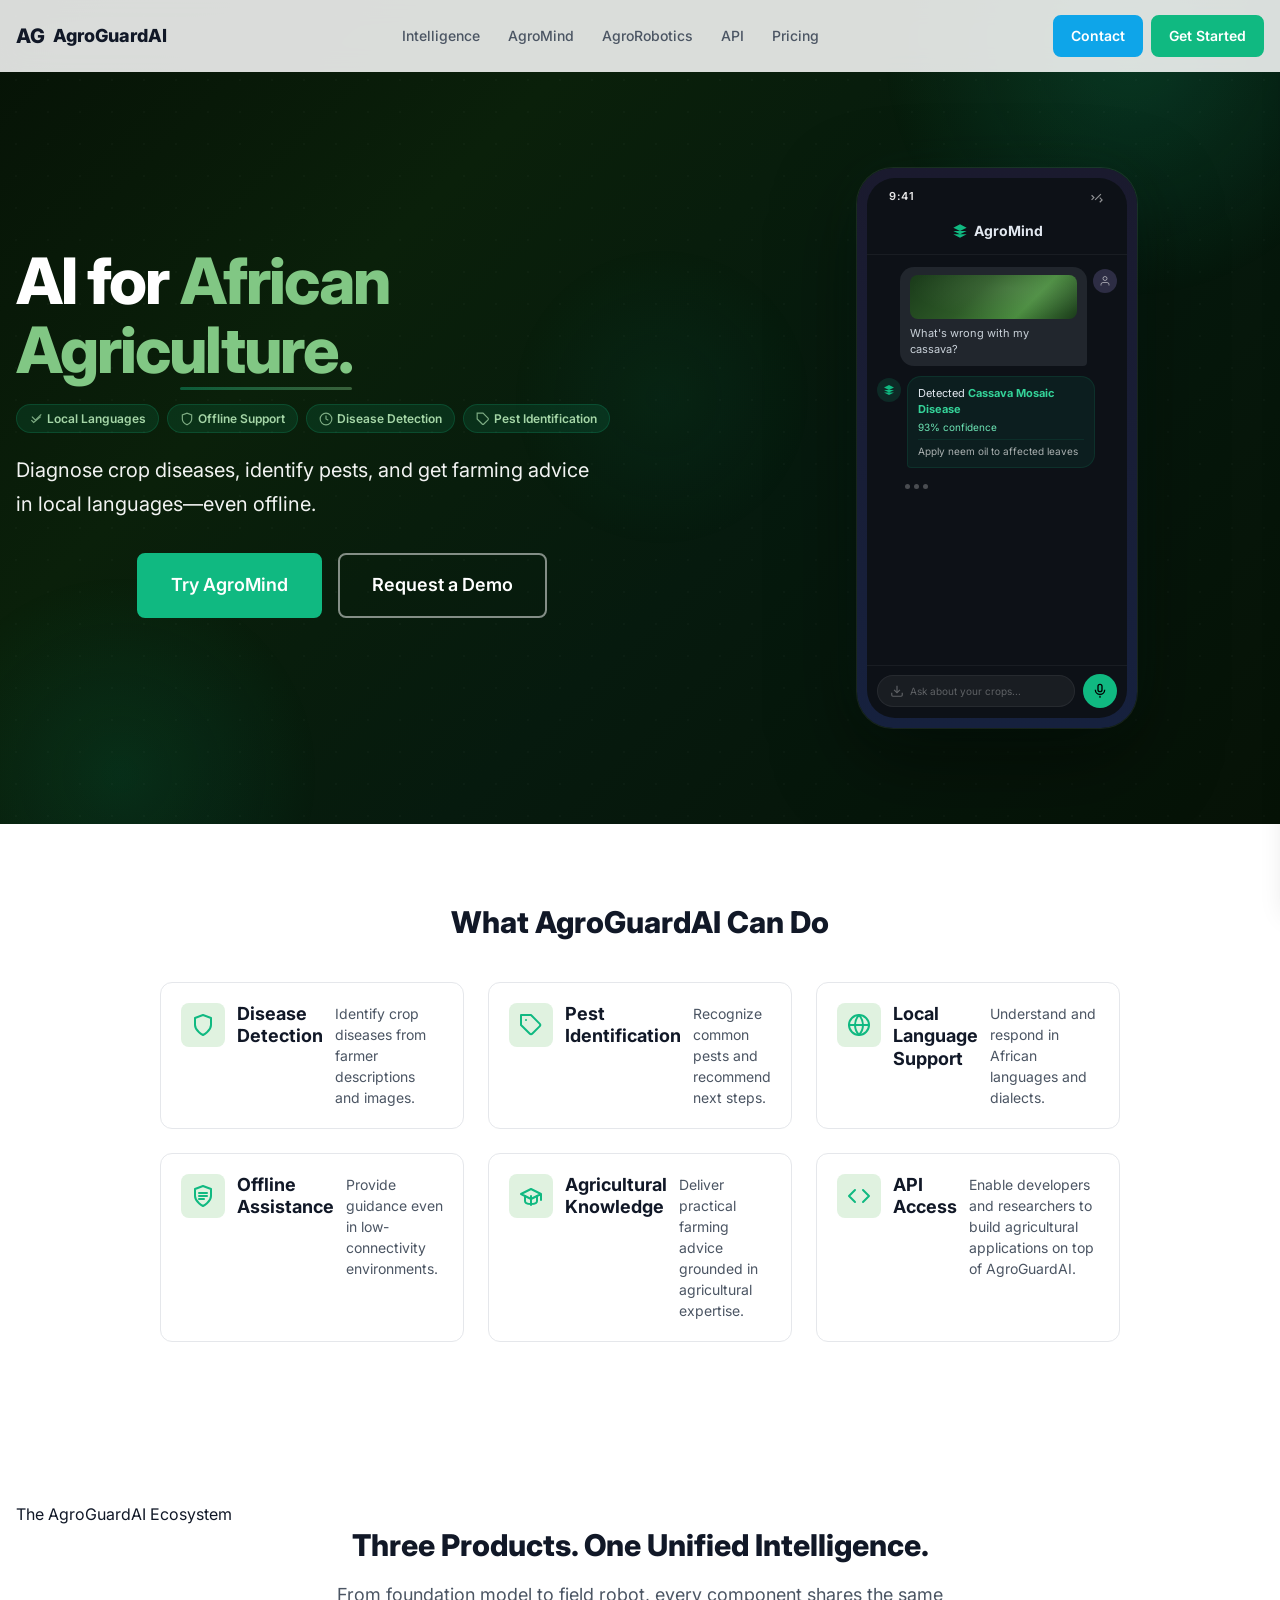
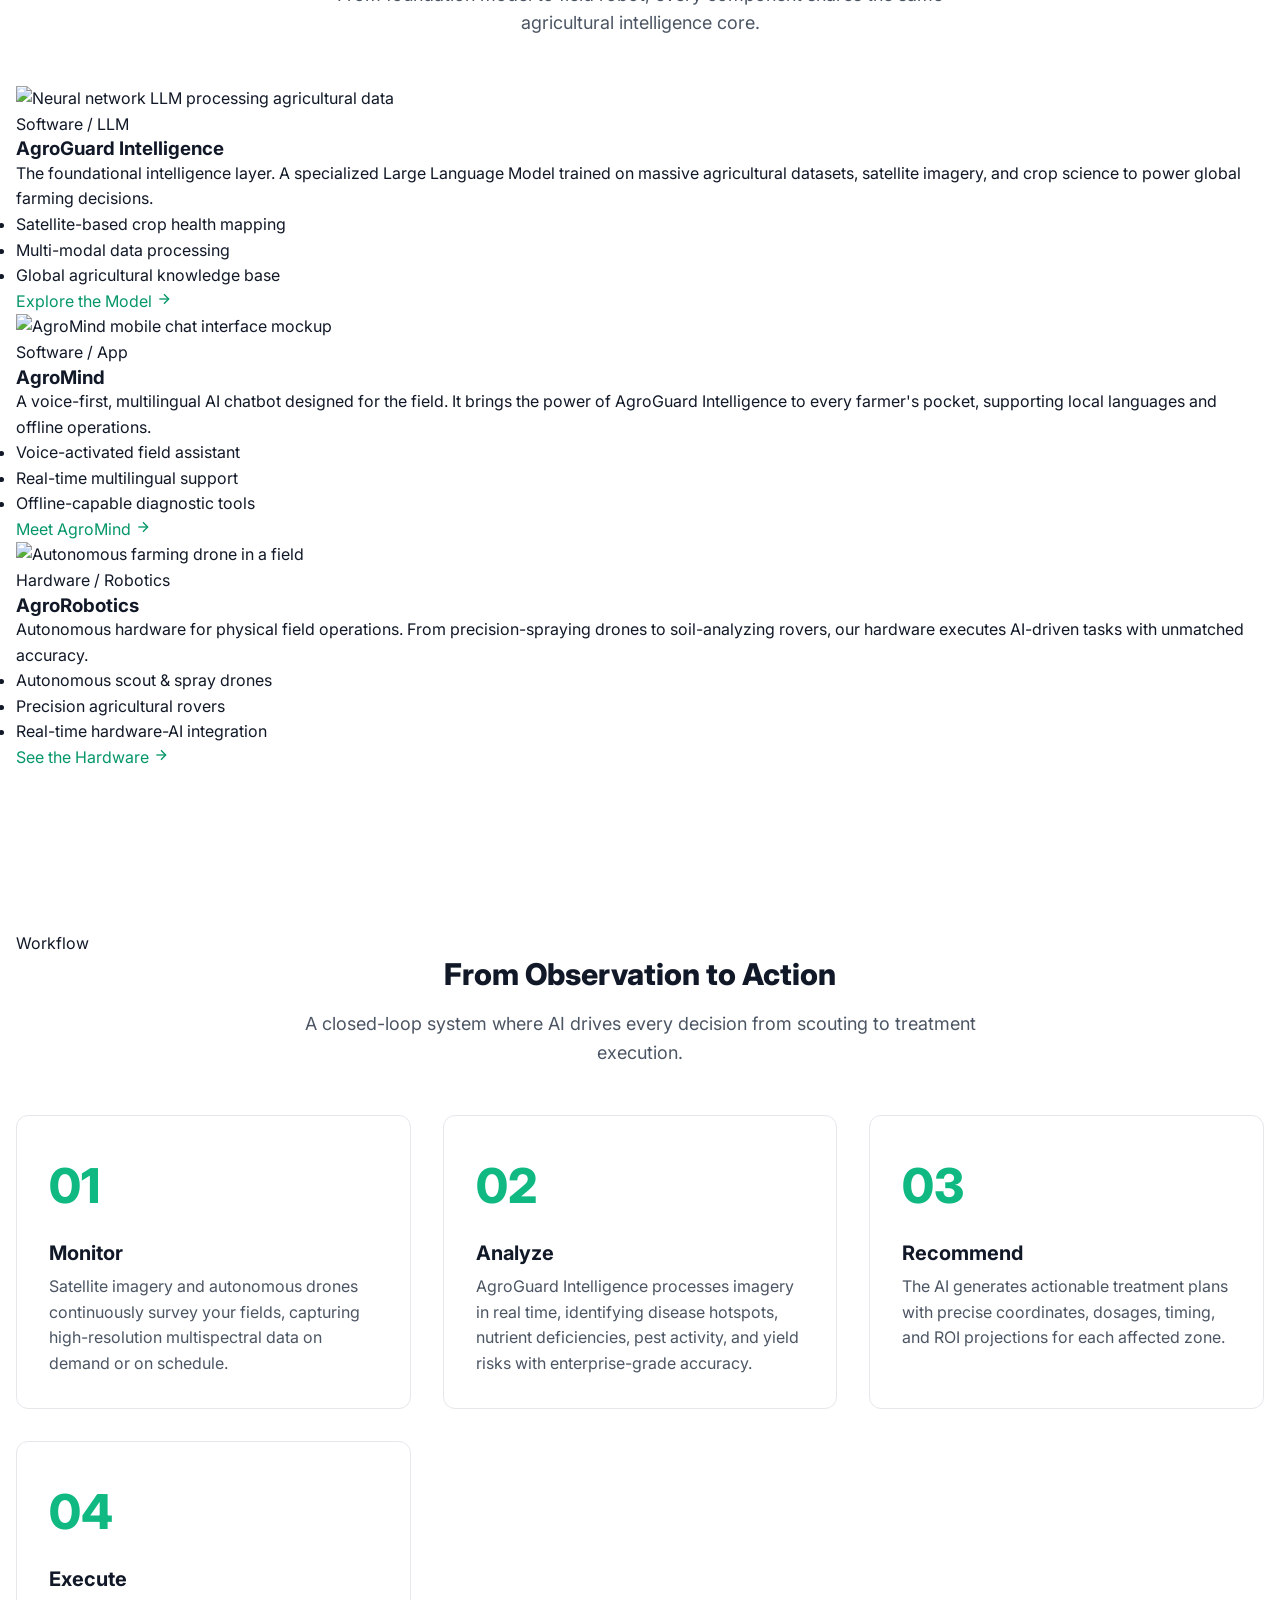
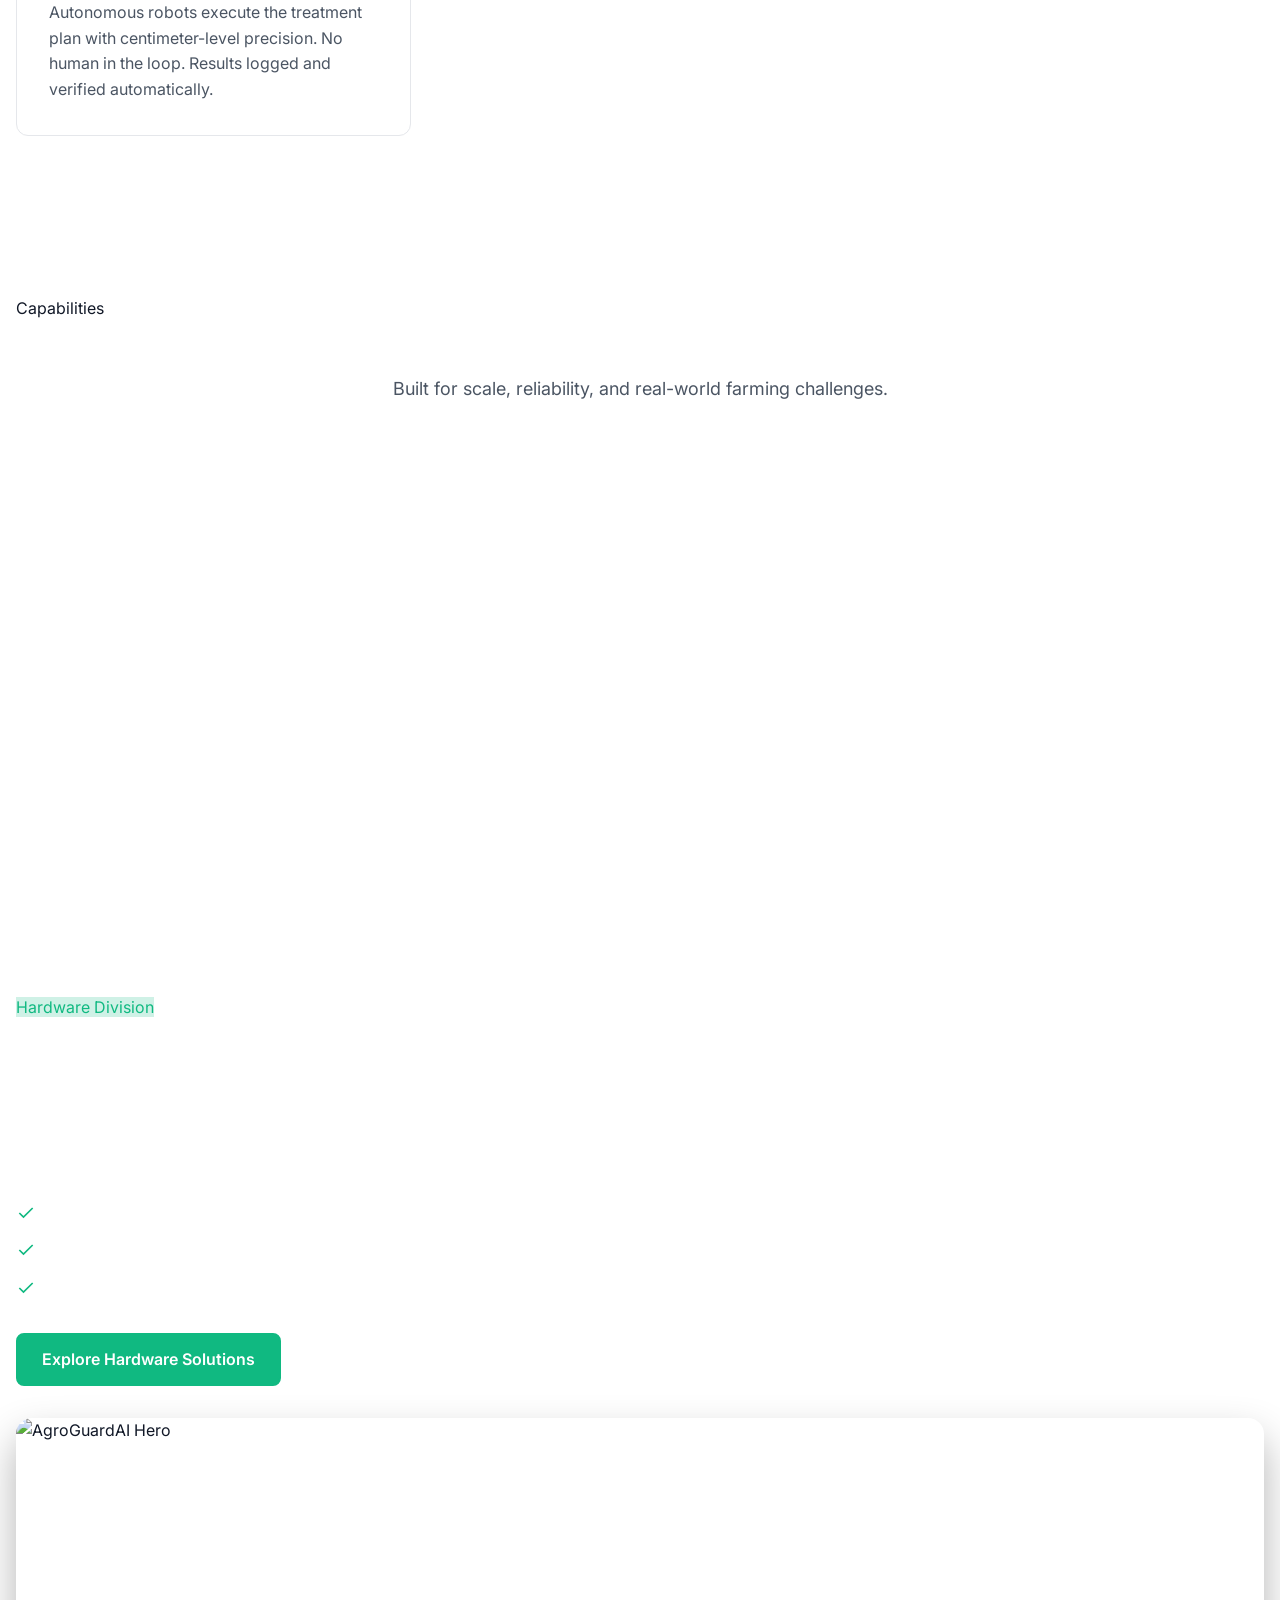
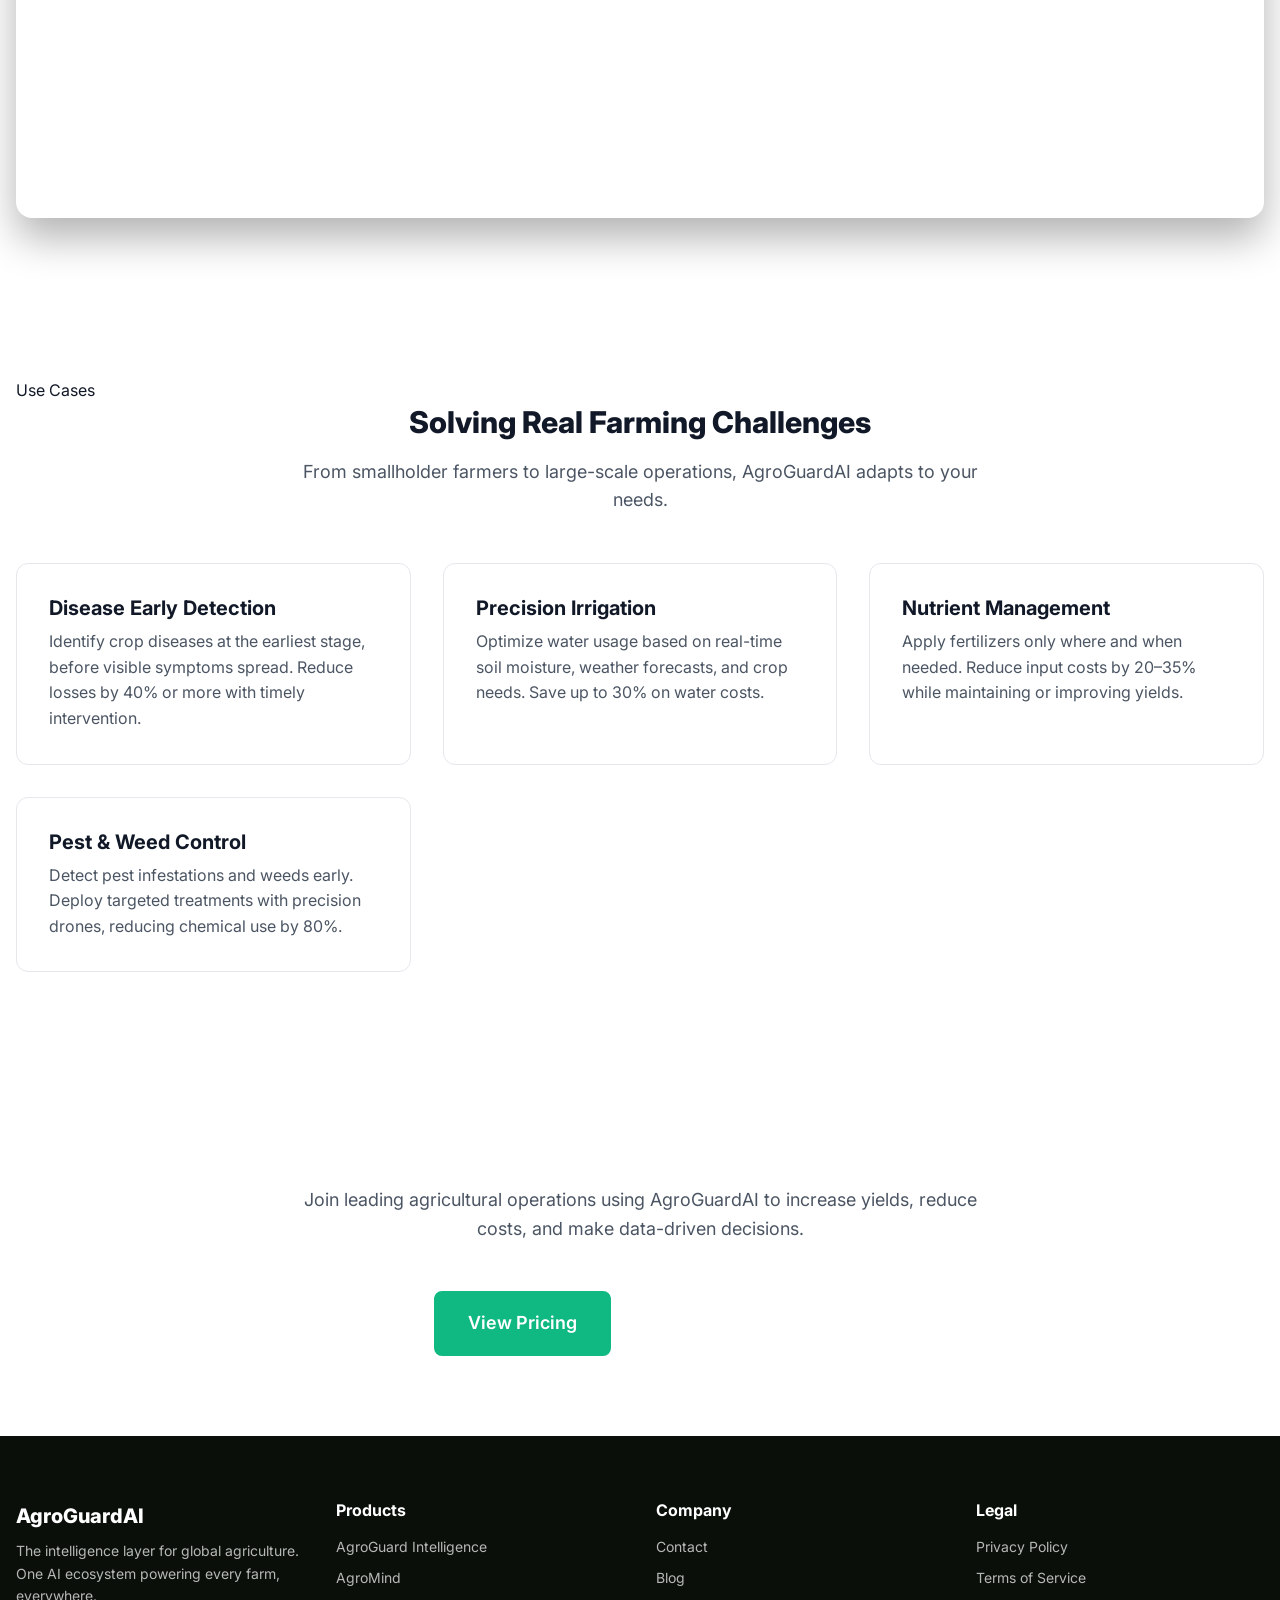
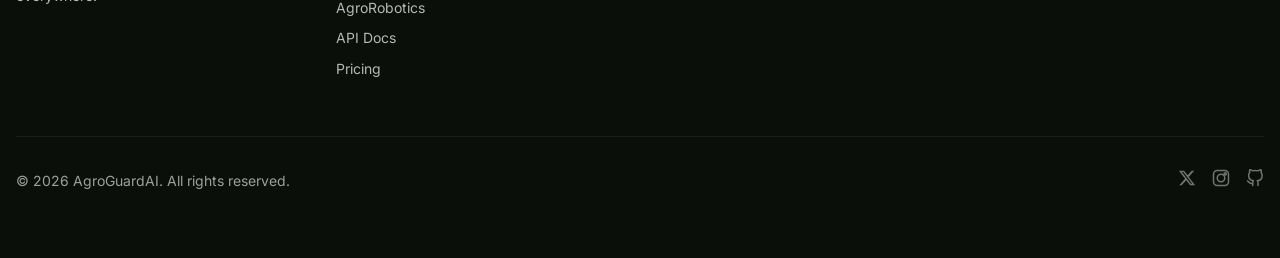
==== commit 9f44fd6b: "feat: replace ROI banner with What AgroGuardAI Can Do capabilities section - Remove unsupported perf" ====
--- a/index.html
+++ b/index.html
@@ -72,47 +72,150 @@
 
   <!-- Hero Section -->
   <section class="hero hero--home" aria-label="Hero">
-    <div class="container">
-      <div class="hero__content animate-on-scroll">
-        <div class="hero__label">
-          <img src="african-impact-logo.webp" alt="African Impact Initiative" class="hero__label-icon" loading="lazy">
-          African Impact Challenge 2026 Cohort
-        </div>
-        <h1 class="hero__title">
-          The <span class="highlight">Intelligence Layer</span><br>for Global Agriculture
-        </h1>
-        <p class="hero__subtitle">
-          AgroGuardAI is a specialized Large Language Model (LLM) built specifically for the complexities of global agriculture. We provide the foundational intelligence that powers everything from localized, multilingual farmer advisory to autonomous agricultural hardware and robotics. By processing vast agricultural datasets, satellite imagery, and real-time environmental feeds, our model bridges the gap between software and physical farming. Whether you are building the next generation of ag-tech applications through our API, or deploying precision drone fleets in the field, AgroGuardAI serves as the unified brain for a more resilient, data-driven food system.
-        </p>
-        <div class="hero__actions">
-          <a href="pricing" class="btn btn--primary btn--lg">Start Building</a>
-          <a href="intelligence" class="btn btn--outline-white btn--lg">
-            Explore the Platform
-          </a>
-        </div>
-
-      </div>
-    </div>
-  </section>
-
-  <!-- ROI & Impact Banner -->
-  <div class="roi-banner">
-    <div class="container">
-      <div class="roi-banner__inner">
-        <div class="roi-banner__item">
-          <strong>20–35%</strong> reduction in input costs with precision AI
-        </div>
-        <div class="roi-banner__divider" aria-hidden="true"></div>
-        <div class="roi-banner__item">
-          <strong>40%</strong> of harvests lost to preventable disease — AgroGuardAI catches it early
-        </div>
-        <div class="roi-banner__divider" aria-hidden="true"></div>
-        <div class="roi-banner__item">
-          <strong>Under 8%</strong> mean error on yield forecasts 90 days out
-        </div>
-      </div>
-    </div>
-  </div>
+    <div class="hero__bg" aria-hidden="true">
+      <div class="hero__bg-orb hero__bg-orb--1"></div>
+      <div class="hero__bg-orb hero__bg-orb--2"></div>
+      <div class="hero__bg-orb hero__bg-orb--3"></div>
+      <div class="hero__bg-pattern"></div>
+    </div>
+    <div class="container">
+      <div class="hero__grid">
+        <div class="hero__text">
+          <h1 class="hero__headline">AI for <span class="highlight">African Agriculture.</span></h1>
+          <div class="hero__badges" role="list" aria-label="Key capabilities">
+            <span class="hero__badge" role="listitem">
+              <svg width="14" height="14" viewBox="0 0 24 24" fill="none" stroke="currentColor" stroke-width="2" aria-hidden="true"><path d="M5 8l6 6L21 4"/><path d="M4 14l4 4L20 8"/></svg>
+              Local Languages
+            </span>
+            <span class="hero__badge" role="listitem">
+              <svg width="14" height="14" viewBox="0 0 24 24" fill="none" stroke="currentColor" stroke-width="2" aria-hidden="true"><path d="M12 22s8-4 8-10V5l-8-3-8 3v7c0 6 8 10 8 10z"/></svg>
+              Offline Support
+            </span>
+            <span class="hero__badge" role="listitem">
+              <svg width="14" height="14" viewBox="0 0 24 24" fill="none" stroke="currentColor" stroke-width="2" aria-hidden="true"><circle cx="12" cy="12" r="10"/><path d="M12 6v6l4 2"/></svg>
+              Disease Detection
+            </span>
+            <span class="hero__badge" role="listitem">
+              <svg width="14" height="14" viewBox="0 0 24 24" fill="none" stroke="currentColor" stroke-width="2" aria-hidden="true"><path d="M20.59 13.41l-7.17 7.17a2 2 0 01-2.83 0L2 12V2h10l8.59 8.59a2 2 0 010 2.82z"/><line x1="7" y1="7" x2="7.01" y2="7"/></svg>
+              Pest Identification
+            </span>
+          </div>
+          <p class="hero__subtitle">Diagnose crop diseases, identify pests, and get farming advice in local languages&mdash;even offline.</p>
+          <div class="hero__actions">
+            <a href="agromind" class="btn btn--primary btn--lg">Try AgroMind</a>
+            <a href="contact" class="btn btn--outline-white btn--lg">Request a Demo</a>
+          </div>
+        </div>
+        <div class="hero__visual">
+          <div class="phone" role="img" aria-label="AgroMind mobile app interface showing cassava disease diagnosis">
+            <div class="phone__screen">
+              <div class="phone__status-bar">
+                <span class="phone__time">9:41</span>
+                <div class="phone__status-icons">
+                  <svg width="14" height="14" viewBox="0 0 24 24" fill="none" stroke="currentColor" stroke-width="2"><path d="M1 9l4 4-4 4"/><path d="M7 17l10-10"/><path d="M15 21l4-4-4-4"/></svg>
+                </div>
+              </div>
+              <div class="phone__app-header">
+                <svg width="16" height="16" viewBox="0 0 24 24" fill="#10B981"><path d="M12 2L2 7l10 5 10-5-10-5zM2 17l10 5 10-5M2 12l10 5 10-5"/></svg>
+                <span>AgroMind</span>
+              </div>
+              <div class="phone__chat">
+                <div class="phone__message phone__message--user">
+                  <div class="phone__msg-avatar phone__msg-avatar--user">
+                    <svg width="12" height="12" viewBox="0 0 24 24" fill="none" stroke="currentColor" stroke-width="2"><path d="M20 21v-2a4 4 0 00-4-4H8a4 4 0 00-4 4v2"/><circle cx="12" cy="7" r="4"/></svg>
+                  </div>
+                  <div class="phone__msg-bubble phone__msg-bubble--user">
+                    <div class="phone__msg-image"></div>
+                    <span>What's wrong with my cassava?</span>
+                  </div>
+                </div>
+                <div class="phone__message phone__message--ai">
+                  <div class="phone__msg-avatar phone__msg-avatar--ai">
+                    <svg width="12" height="12" viewBox="0 0 24 24" fill="#10B981"><path d="M12 2L2 7l10 5 10-5-10-5zM2 17l10 5 10-5M2 12l10 5 10-5"/></svg>
+                  </div>
+                  <div class="phone__msg-bubble phone__msg-bubble--ai">
+                    <p class="phone__msg-title">Detected <strong>Cassava Mosaic Disease</strong></p>
+                    <p class="phone__msg-confidence">93% confidence</p>
+                    <p class="phone__msg-treatment">Apply neem oil to affected leaves</p>
+                  </div>
+                </div>
+                <div class="phone__typing">
+                  <span></span><span></span><span></span>
+                </div>
+              </div>
+              <div class="phone__input-bar">
+                <div class="phone__input-field">
+                  <svg width="14" height="14" viewBox="0 0 24 24" fill="none" stroke="currentColor" stroke-width="2"><path d="M21 15v4a2 2 0 01-2 2H5a2 2 0 01-2-2v-4"/><polyline points="7 10 12 15 17 10"/><line x1="12" y1="15" x2="12" y2="3"/></svg>
+                  <span>Ask about your crops...</span>
+                </div>
+                <button class="phone__mic-btn" aria-label="Voice input">
+                  <svg width="16" height="16" viewBox="0 0 24 24" fill="none" stroke="currentColor" stroke-width="2"><rect x="9" y="2" width="6" height="11" rx="3"/><path d="M5 10a7 7 0 0014 0"/><line x1="12" y1="19" x2="12" y2="22"/></svg>
+                </button>
+              </div>
+            </div>
+          </div>
+        </div>
+      </div>
+    </div>
+  </section>
+
+  <!-- What AgroGuardAI Can Do -->
+  <section class="section section--gray" aria-labelledby="capabilities-heading">
+    <div class="container">
+      <h2 id="capabilities-heading" class="section-title text-center">What AgroGuardAI Can Do</h2>
+      <div class="capabilities-grid">
+
+        <article class="cap-card">
+          <div class="cap-card__icon">
+            <svg width="24" height="24" viewBox="0 0 24 24" fill="none" stroke="currentColor" stroke-width="2" stroke-linecap="round" stroke-linejoin="round"><path d="M12 22s8-4 8-10V5l-8-3-8 3v7c0 6 8 10 8 10z"/></svg>
+          </div>
+          <h3 class="cap-card__title">Disease Detection</h3>
+          <p class="cap-card__desc">Identify crop diseases from farmer descriptions and images.</p>
+        </article>
+
+        <article class="cap-card">
+          <div class="cap-card__icon">
+            <svg width="24" height="24" viewBox="0 0 24 24" fill="none" stroke="currentColor" stroke-width="2" stroke-linecap="round" stroke-linejoin="round"><path d="M20.59 13.41l-7.17 7.17a2 2 0 01-2.83 0L2 12V2h10l8.59 8.59a2 2 0 010 2.82z"/><line x1="7" y1="7" x2="7.01" y2="7"/></svg>
+          </div>
+          <h3 class="cap-card__title">Pest Identification</h3>
+          <p class="cap-card__desc">Recognize common pests and recommend next steps.</p>
+        </article>
+
+        <article class="cap-card">
+          <div class="cap-card__icon">
+            <svg width="24" height="24" viewBox="0 0 24 24" fill="none" stroke="currentColor" stroke-width="2" stroke-linecap="round" stroke-linejoin="round"><circle cx="12" cy="12" r="10"/><path d="M2 12h20"/><path d="M12 2a15.3 15.3 0 014 10 15.3 15.3 0 01-4 10 15.3 15.3 0 01-4-10 15.3 15.3 0 014-10z"/></svg>
+          </div>
+          <h3 class="cap-card__title">Local Language Support</h3>
+          <p class="cap-card__desc">Understand and respond in African languages and dialects.</p>
+        </article>
+
+        <article class="cap-card">
+          <div class="cap-card__icon">
+            <svg width="24" height="24" viewBox="0 0 24 24" fill="none" stroke="currentColor" stroke-width="2" stroke-linecap="round" stroke-linejoin="round"><path d="M12 22s8-4 8-10V5l-8-3-8 3v7c0 6 8 10 8 10z"/><path d="M8 12h8"/><path d="M8 9h8"/><path d="M8 15h5"/></svg>
+          </div>
+          <h3 class="cap-card__title">Offline Assistance</h3>
+          <p class="cap-card__desc">Provide guidance even in low-connectivity environments.</p>
+        </article>
+
+        <article class="cap-card">
+          <div class="cap-card__icon">
+            <svg width="24" height="24" viewBox="0 0 24 24" fill="none" stroke="currentColor" stroke-width="2" stroke-linecap="round" stroke-linejoin="round"><path d="M22 10v6M2 10l10-5 10 5-10 5z"/><path d="M6 12v5c0 2 3 3 6 3s6-1 6-3v-5"/><line x1="12" y1="21" x2="12" y2="12"/></svg>
+          </div>
+          <h3 class="cap-card__title">Agricultural Knowledge</h3>
+          <p class="cap-card__desc">Deliver practical farming advice grounded in agricultural expertise.</p>
+        </article>
+
+        <article class="cap-card">
+          <div class="cap-card__icon">
+            <svg width="24" height="24" viewBox="0 0 24 24" fill="none" stroke="currentColor" stroke-width="2" stroke-linecap="round" stroke-linejoin="round"><polyline points="16 18 22 12 16 6"/><polyline points="8 6 2 12 8 18"/></svg>
+          </div>
+          <h3 class="cap-card__title">API Access</h3>
+          <p class="cap-card__desc">Enable developers and researchers to build agricultural applications on top of AgroGuardAI.</p>
+        </article>
+
+      </div>
+    </div>
+  </section>
 
   <!-- Ecosystem Overview -->
   <section class="section section--gray">
--- a/styles.css
+++ b/styles.css
@@ -601,10 +601,7 @@
 }
 
 .hero--home {
-  background: linear-gradient(180deg, rgba(0, 0, 0, 0.6) 0%, rgba(0, 0, 0, 0.5) 50%, rgba(0, 0, 0, 0.6) 100%), url('agrobotics.png');
-  background-size: cover;
-  background-position: center;
-  background-attachment: fixed;
+  background: linear-gradient(135deg, #061206 0%, #0a200a 30%, #061a0e 60%, #061206 100%);
   color: var(--color-text-on-dark);
 }
 
@@ -625,43 +622,7 @@
   text-align: center;
 }
 
-.hero__label {
-  display: inline-flex;
-  align-items: center;
-  gap: var(--space-2);
-  background-color: rgba(255, 255, 255, 0.15);
-  color: var(--color-text-on-dark);
-  padding: var(--space-1) var(--space-3);
-  border-radius: var(--radius-full);
-  font-size: var(--font-size-sm);
-  font-weight: var(--font-weight-semibold);
-  margin-bottom: var(--space-4);
-  border: 1px solid rgba(255, 255, 255, 0.3);
-  backdrop-filter: blur(4px);
-}
-
-.hero__label-dot {
-  width: 0.5rem;
-  height: 0.5rem;
-  background-color: var(--color-primary-400);
-  border-radius: var(--radius-full);
-  display: inline-block;
-  animation: pulse-dot 2s ease-in-out infinite;
-}
-
-.hero__label-icon {
-  height: 18px;
-  width: auto;
-  display: inline-block;
-  vertical-align: middle;
-  margin-right: var(--space-2);
-  object-fit: contain;
-}
-
-@keyframes pulse-dot {
-  0%, 100% { opacity: 1; transform: scale(1); }
-  50% { opacity: 0.5; transform: scale(0.8); }
-}
+
 
 .hero__title {
   font-size: var(--font-size-hero);
@@ -709,6 +670,495 @@
   margin-bottom: var(--space-8);
 }
 
+/* --- Hero Background Layer --- */
+.hero__bg {
+  position: absolute;
+  inset: 0;
+  overflow: hidden;
+  z-index: 0;
+  pointer-events: none;
+}
+
+.hero__bg-orb {
+  position: absolute;
+  border-radius: 50%;
+  will-change: transform;
+}
+
+.hero__bg-orb--1 {
+  width: 500px;
+  height: 500px;
+  background: radial-gradient(circle, rgba(16, 185, 129, 0.18) 0%, transparent 70%);
+  top: -200px;
+  right: -100px;
+  animation: orb-drift 25s ease-in-out infinite;
+}
+
+.hero__bg-orb--2 {
+  width: 400px;
+  height: 400px;
+  background: radial-gradient(circle, rgba(5, 150, 105, 0.14) 0%, transparent 70%);
+  bottom: -150px;
+  left: -80px;
+  animation: orb-drift 30s ease-in-out infinite reverse;
+}
+
+.hero__bg-orb--3 {
+  width: 300px;
+  height: 300px;
+  background: radial-gradient(circle, rgba(6, 95, 70, 0.12) 0%, transparent 70%);
+  top: 30%;
+  left: 40%;
+  animation: orb-drift 20s ease-in-out infinite;
+}
+
+@keyframes orb-drift {
+  0%, 100% { transform: translate(0, 0) scale(1); }
+  25% { transform: translate(40px, -30px) scale(1.05); }
+  50% { transform: translate(-20px, 20px) scale(0.95); }
+  75% { transform: translate(30px, 40px) scale(1.02); }
+}
+
+.hero__bg-pattern {
+  position: absolute;
+  inset: 0;
+  background-image: radial-gradient(rgba(255, 255, 255, 0.025) 1px, transparent 1px);
+  background-size: 32px 32px;
+}
+
+/* --- Redesigned Hero Layout --- */
+.hero__grid {
+  display: grid;
+  grid-template-columns: 1fr;
+  gap: var(--space-10);
+  align-items: center;
+  position: relative;
+  z-index: 1;
+}
+
+.hero__text {
+  text-align: center;
+}
+
+.hero__headline {
+  font-size: var(--font-size-hero);
+  font-weight: var(--font-weight-extrabold);
+  line-height: 1.08;
+  margin-bottom: var(--space-6);
+  color: var(--color-text-on-dark);
+  letter-spacing: -0.03em;
+  animation: hero-fade-up 0.8s ease-out 0.1s both;
+}
+
+@keyframes hero-fade-up {
+  from { opacity: 0; transform: translateY(24px); }
+  to { opacity: 1; transform: translateY(0); }
+}
+
+/* --- Capability Badges --- */
+.hero__badges {
+  display: flex;
+  flex-wrap: wrap;
+  gap: var(--space-2);
+  justify-content: center;
+  margin-bottom: var(--space-5);
+}
+
+.hero__badge {
+  display: inline-flex;
+  align-items: center;
+  gap: 4px;
+  padding: 4px 12px;
+  font-size: var(--font-size-xs);
+  font-weight: var(--font-weight-semibold);
+  color: var(--color-primary-200);
+  background: rgba(16, 185, 129, 0.12);
+  border: 1px solid rgba(16, 185, 129, 0.2);
+  border-radius: var(--radius-full);
+  white-space: nowrap;
+  animation: badge-in 0.5s ease-out both;
+}
+
+.hero__badge:nth-child(1) { animation-delay: 0.2s; }
+.hero__badge:nth-child(2) { animation-delay: 0.3s; }
+.hero__badge:nth-child(3) { animation-delay: 0.4s; }
+.hero__badge:nth-child(4) { animation-delay: 0.5s; }
+
+@keyframes badge-in {
+  from { opacity: 0; transform: translateY(8px) scale(0.95); }
+  to { opacity: 1; transform: translateY(0) scale(1); }
+}
+
+.hero__badge svg {
+  flex-shrink: 0;
+  opacity: 0.75;
+}
+
+.hero__subtitle {
+  animation: hero-fade-up 0.8s ease-out 0.4s both;
+}
+
+.hero__actions {
+  animation: hero-fade-up 0.8s ease-out 0.6s both;
+}
+
+/* --- Phone Mockup --- */
+.hero__visual {
+  display: flex;
+  justify-content: center;
+  animation: phone-float-in 1s ease-out 0.7s both;
+}
+
+@keyframes phone-float-in {
+  from { opacity: 0; transform: translateY(30px) scale(0.95); }
+  to { opacity: 1; transform: translateY(0) scale(1); }
+}
+
+.phone {
+  width: 280px;
+  height: 560px;
+  border-radius: 36px;
+  background: linear-gradient(180deg, #1a1a2e 0%, #16213e 100%);
+  padding: 10px;
+  box-shadow:
+    0 0 0 1px rgba(255, 255, 255, 0.08),
+    0 30px 80px rgba(0, 0, 0, 0.5),
+    0 0 60px rgba(16, 185, 129, 0.06);
+  position: relative;
+  flex-shrink: 0;
+  animation: phone-float 6s ease-in-out infinite;
+}
+
+@keyframes phone-float {
+  0%, 100% { transform: translateY(0); }
+  50% { transform: translateY(-8px); }
+}
+
+.phone__screen {
+  width: 100%;
+  height: 100%;
+  border-radius: 28px;
+  background: #0d1117;
+  overflow: hidden;
+  display: flex;
+  flex-direction: column;
+  position: relative;
+}
+
+/* Status Bar */
+.phone__status-bar {
+  display: flex;
+  justify-content: space-between;
+  align-items: center;
+  padding: 10px 22px 6px;
+  font-size: 11px;
+  font-weight: 600;
+  color: rgba(255, 255, 255, 0.9);
+  letter-spacing: 0.5px;
+}
+
+.phone__status-icons {
+  display: flex;
+  align-items: center;
+  gap: 4px;
+  opacity: 0.6;
+}
+
+/* App Header */
+.phone__app-header {
+  display: flex;
+  align-items: center;
+  justify-content: center;
+  gap: 6px;
+  padding: 8px 16px 12px;
+  font-size: 14px;
+  font-weight: 700;
+  color: #e2e8f0;
+  border-bottom: 1px solid rgba(255, 255, 255, 0.05);
+}
+
+/* Chat Area */
+.phone__chat {
+  flex: 1;
+  padding: 12px 10px 0;
+  display: flex;
+  flex-direction: column;
+  gap: 10px;
+  overflow: hidden;
+}
+
+.phone__message {
+  display: flex;
+  gap: 6px;
+  align-items: flex-start;
+}
+
+.phone__message--user {
+  justify-content: flex-end;
+}
+
+.phone__message--ai {
+  justify-content: flex-start;
+}
+
+.phone__msg-avatar {
+  width: 24px;
+  height: 24px;
+  border-radius: 50%;
+  display: flex;
+  align-items: center;
+  justify-content: center;
+  flex-shrink: 0;
+  margin-top: 2px;
+}
+
+.phone__msg-avatar--user {
+  background: #2d2d44;
+  color: rgba(255, 255, 255, 0.5);
+  order: 1;
+}
+
+.phone__msg-avatar--ai {
+  background: rgba(16, 185, 129, 0.15);
+  color: #10B981;
+}
+
+.phone__msg-bubble {
+  max-width: 78%;
+  padding: 8px 10px;
+  border-radius: 14px;
+  font-size: 11px;
+  line-height: 1.5;
+}
+
+.phone__msg-bubble--user {
+  background: #21262d;
+  color: #c9d1d9;
+  border-bottom-right-radius: 4px;
+}
+
+.phone__msg-bubble--ai {
+  background: rgba(16, 185, 129, 0.08);
+  border: 1px solid rgba(16, 185, 129, 0.12);
+  color: #c9d1d9;
+  border-bottom-left-radius: 4px;
+}
+
+.phone__msg-image {
+  width: 100%;
+  height: 44px;
+  border-radius: 8px;
+  margin-bottom: 6px;
+  background: linear-gradient(135deg, #1a3a1a 0%, #2d5a27 40%, #4a8c3f 70%, #1a3a1a 100%);
+  position: relative;
+  overflow: hidden;
+}
+
+.phone__msg-image::before {
+  content: '';
+  position: absolute;
+  inset: 0;
+  background: radial-gradient(ellipse at 60% 30%, rgba(255, 255, 255, 0.08) 0%, transparent 70%);
+}
+
+.phone__msg-bubble--user span {
+  font-size: 11px;
+  line-height: 1.4;
+}
+
+.phone__msg-title {
+  font-size: 11px;
+  color: #e2e8f0;
+  margin-bottom: 2px;
+}
+
+.phone__msg-title strong {
+  color: #34d399;
+  font-weight: 700;
+}
+
+.phone__msg-confidence {
+  font-size: 10px;
+  color: #6ee7b7;
+  margin-bottom: 4px;
+}
+
+.phone__msg-treatment {
+  font-size: 10px;
+  color: rgba(255, 255, 255, 0.65);
+  padding-top: 4px;
+  border-top: 1px solid rgba(16, 185, 129, 0.1);
+}
+
+/* Typing Indicator */
+.phone__typing {
+  display: flex;
+  gap: 4px;
+  padding: 6px 4px 4px 28px;
+  align-items: center;
+}
+
+.phone__typing span {
+  width: 5px;
+  height: 5px;
+  background: rgba(255, 255, 255, 0.25);
+  border-radius: 50%;
+  animation: typing-bounce 1.4s ease-in-out infinite;
+}
+
+.phone__typing span:nth-child(2) { animation-delay: 0.2s; }
+.phone__typing span:nth-child(3) { animation-delay: 0.4s; }
+
+@keyframes typing-bounce {
+  0%, 60%, 100% { transform: translateY(0); }
+  30% { transform: translateY(-5px); }
+}
+
+/* Input Bar */
+.phone__input-bar {
+  display: flex;
+  align-items: center;
+  gap: 8px;
+  padding: 8px 10px 10px;
+  border-top: 1px solid rgba(255, 255, 255, 0.05);
+}
+
+.phone__input-field {
+  flex: 1;
+  display: flex;
+  align-items: center;
+  gap: 6px;
+  background: rgba(255, 255, 255, 0.05);
+  border: 1px solid rgba(255, 255, 255, 0.06);
+  border-radius: 20px;
+  padding: 7px 12px;
+}
+
+.phone__input-field span {
+  font-size: 10px;
+  color: rgba(255, 255, 255, 0.3);
+}
+
+.phone__input-field svg {
+  opacity: 0.3;
+  flex-shrink: 0;
+}
+
+.phone__mic-btn {
+  width: 34px;
+  height: 34px;
+  border-radius: 50%;
+  background: #10B981;
+  border: none;
+  display: flex;
+  align-items: center;
+  justify-content: center;
+  cursor: pointer;
+  transition: transform 0.2s ease, box-shadow 0.2s ease;
+  flex-shrink: 0;
+}
+
+.phone__mic-btn:hover {
+  transform: scale(1.08);
+  box-shadow: 0 0 14px rgba(16, 185, 129, 0.35);
+}
+
+.phone__mic-btn:focus-visible {
+  outline: 2px solid #10B981;
+  outline-offset: 2px;
+}
+
+/* Reduced motion overrides */
+@media (prefers-reduced-motion: reduce) {
+  .phone {
+    animation: none;
+  }
+  .hero__bg-orb {
+    animation: none;
+  }
+  .hero__headline,
+  .hero__badge,
+  .hero__subtitle,
+  .hero__actions,
+  .hero__visual {
+    animation: none;
+    opacity: 1;
+  }
+  .phone__typing span {
+    animation: none;
+  }
+}
+
+/* --- Desktop grid layout --- */
+@media (min-width: 768px) {
+  .hero__grid {
+    grid-template-columns: 1.1fr 0.9fr;
+    gap: var(--space-16);
+  }
+
+  .hero__text {
+    text-align: left;
+  }
+
+  .hero__badges {
+    justify-content: flex-start;
+  }
+
+  .hero__actions {
+    justify-content: flex-start;
+  }
+
+  .hero__subtitle {
+    margin-left: 0;
+    margin-right: 0;
+    max-width: 90%;
+    padding-left: 0;
+    padding-right: 0;
+  }
+
+  .hero__headline {
+    margin-bottom: var(--space-5);
+  }
+}
+
+/* --- Small phone adjustments --- */
+@media (max-width: 400px) {
+  .phone {
+    width: 240px;
+    height: 480px;
+    border-radius: 30px;
+    padding: 8px;
+  }
+
+  .phone__screen {
+    border-radius: 24px;
+  }
+
+  .phone__status-bar {
+    padding: 8px 18px 4px;
+    font-size: 10px;
+  }
+
+  .phone__app-header {
+    padding: 6px 14px 10px;
+    font-size: 13px;
+  }
+
+  .phone__chat {
+    padding: 8px 8px 0;
+    gap: 8px;
+  }
+
+  .phone__msg-bubble {
+    font-size: 10px;
+    padding: 6px 8px;
+  }
+
+  .phone__msg-image {
+    height: 36px;
+  }
+}
+
 /* --- Stats Bar --- */
 .stats-bar {
   display: flex;
@@ -748,6 +1198,77 @@
 }
 
 /* --- Cards --- */
+/* --- Capabilities Grid --- */
+.capabilities-grid {
+  display: grid;
+  grid-template-columns: 1fr;
+  gap: var(--space-4);
+  max-width: 960px;
+  margin: var(--space-10) auto 0;
+}
+
+@media (min-width: 480px) {
+  .capabilities-grid {
+    grid-template-columns: repeat(2, 1fr);
+    gap: var(--space-5);
+  }
+}
+
+@media (min-width: 768px) {
+  .capabilities-grid {
+    grid-template-columns: repeat(3, 1fr);
+    gap: var(--space-6);
+  }
+}
+
+/* --- Capability Card --- */
+.cap-card {
+  display: flex;
+  align-items: flex-start;
+  gap: var(--space-3);
+  padding: var(--space-5);
+  background: var(--color-neutral-0);
+  border: 1px solid var(--color-border);
+  border-radius: var(--radius-lg);
+  transition: transform 0.2s ease, box-shadow 0.2s ease, border-color 0.2s ease;
+}
+
+.cap-card:hover {
+  transform: translateY(-3px);
+  box-shadow: var(--shadow-md);
+  border-color: var(--color-primary-200);
+}
+
+.cap-card__icon {
+  width: 44px;
+  height: 44px;
+  min-width: 44px;
+  display: flex;
+  align-items: center;
+  justify-content: center;
+  background: var(--color-primary-50);
+  border-radius: var(--radius-md);
+  color: var(--color-primary-500);
+}
+
+.cap-card__title {
+  font-size: var(--font-size-lg);
+  font-weight: var(--font-weight-bold);
+  color: var(--color-text-primary);
+  margin-bottom: var(--space-1);
+}
+
+.cap-card__desc {
+  font-size: var(--font-size-sm);
+  color: var(--color-text-secondary);
+  line-height: 1.5;
+  margin: 0;
+}
+
+@media (prefers-reduced-motion: reduce) {
+  .cap-card { transition: none; }
+}
+
 .card-grid {
   display: grid;
   grid-template-columns: repeat(auto-fit, minmax(300px, 1fr));
@@ -1605,14 +2126,8 @@
   font-size: var(--font-size-lg);
 }
 
-/* --- Tablet+ responsiveness --- */
-@media (max-width: 1024px) {
-  .hero--home {
-    background-attachment: scroll; /* Fix for iOS */
-  }
-}
-
 @media (max-width: 768px) {
+  .hero__headline,
   .hero__title {
     font-size: clamp(2rem, 8vw, 3.5rem);
   }
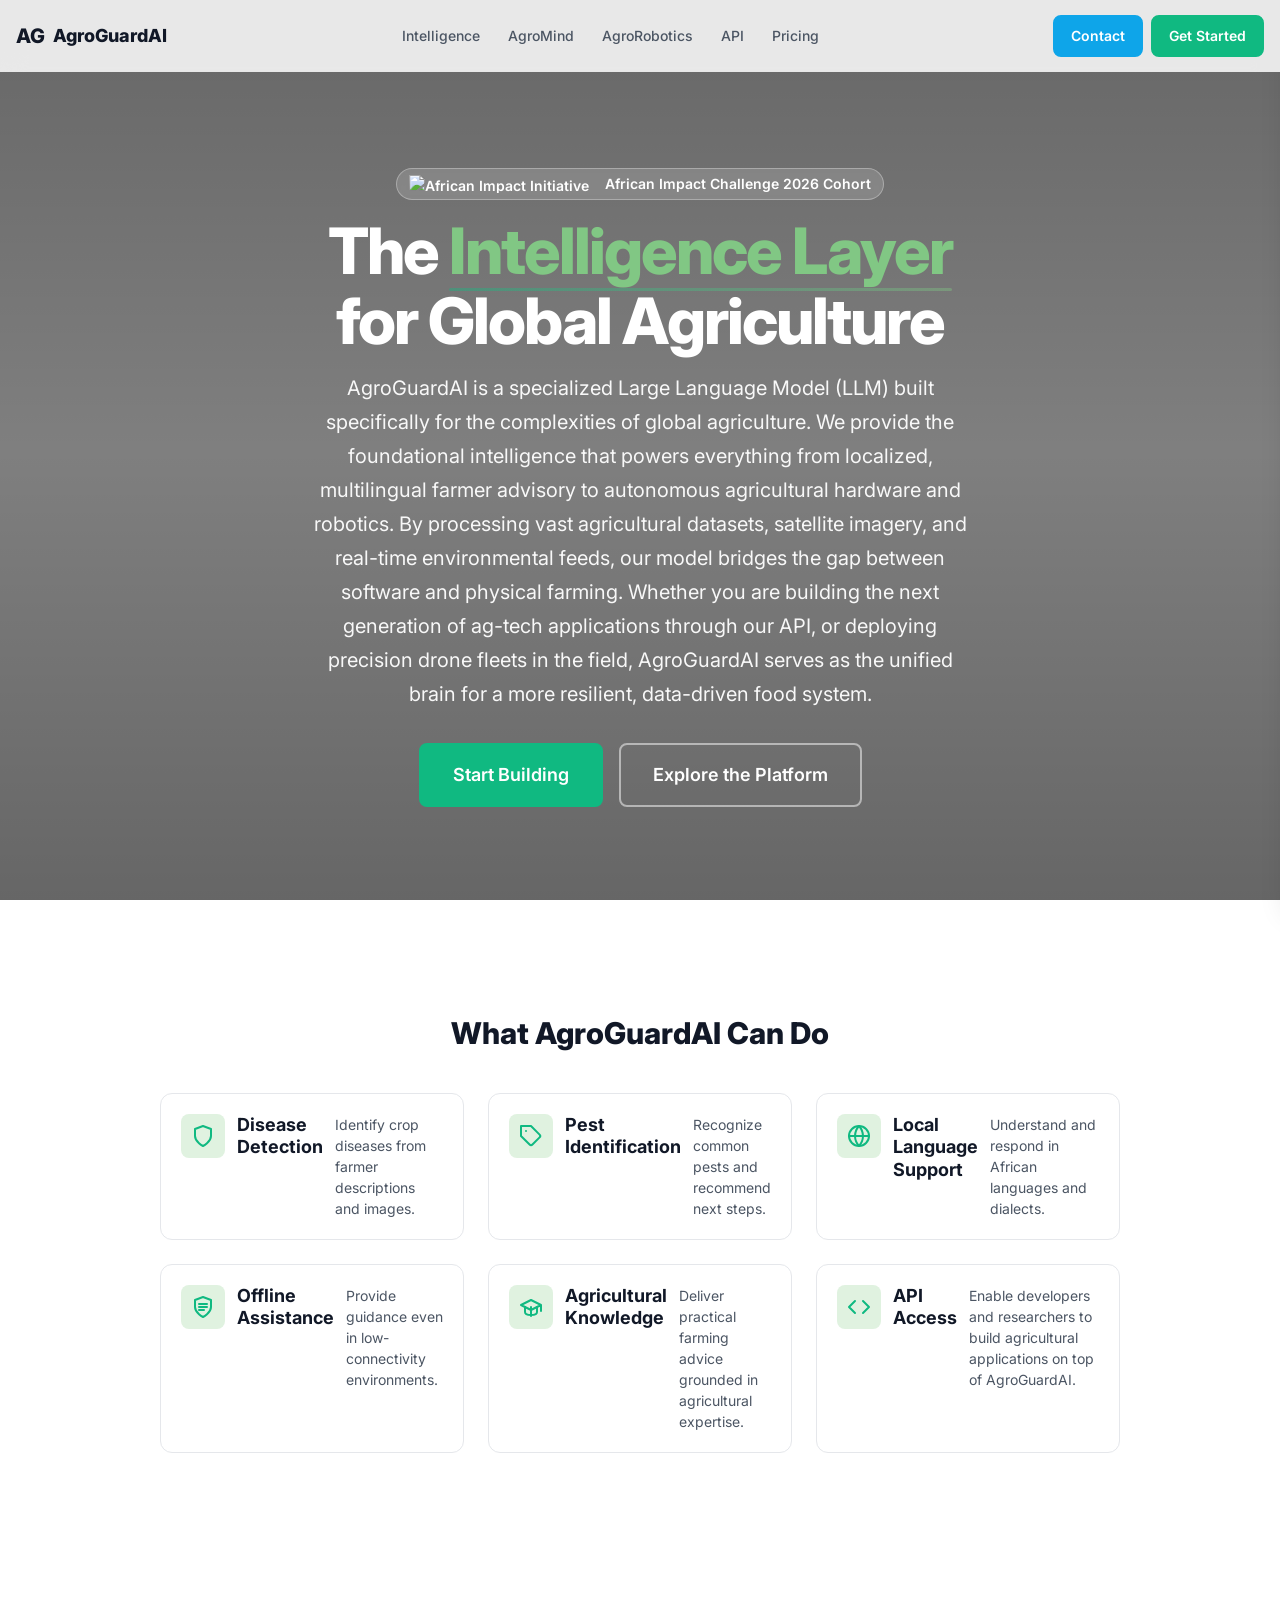
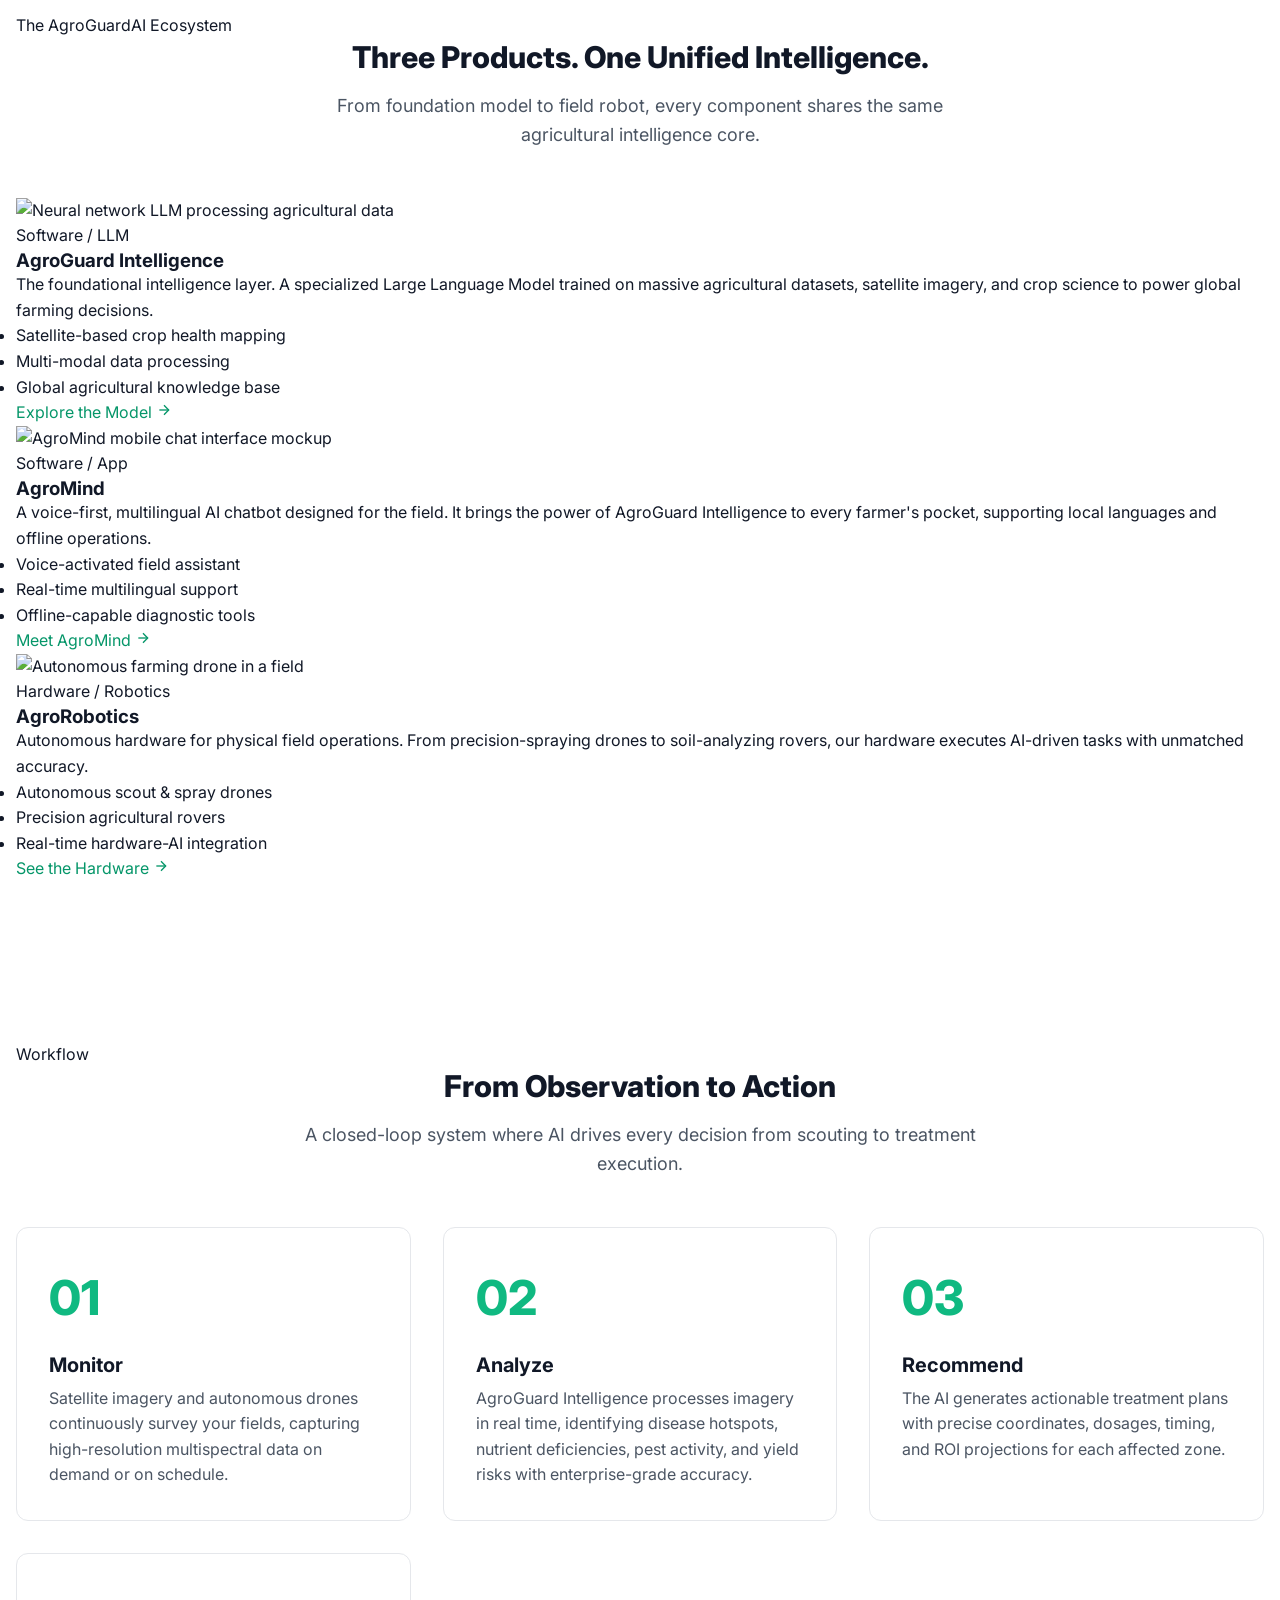
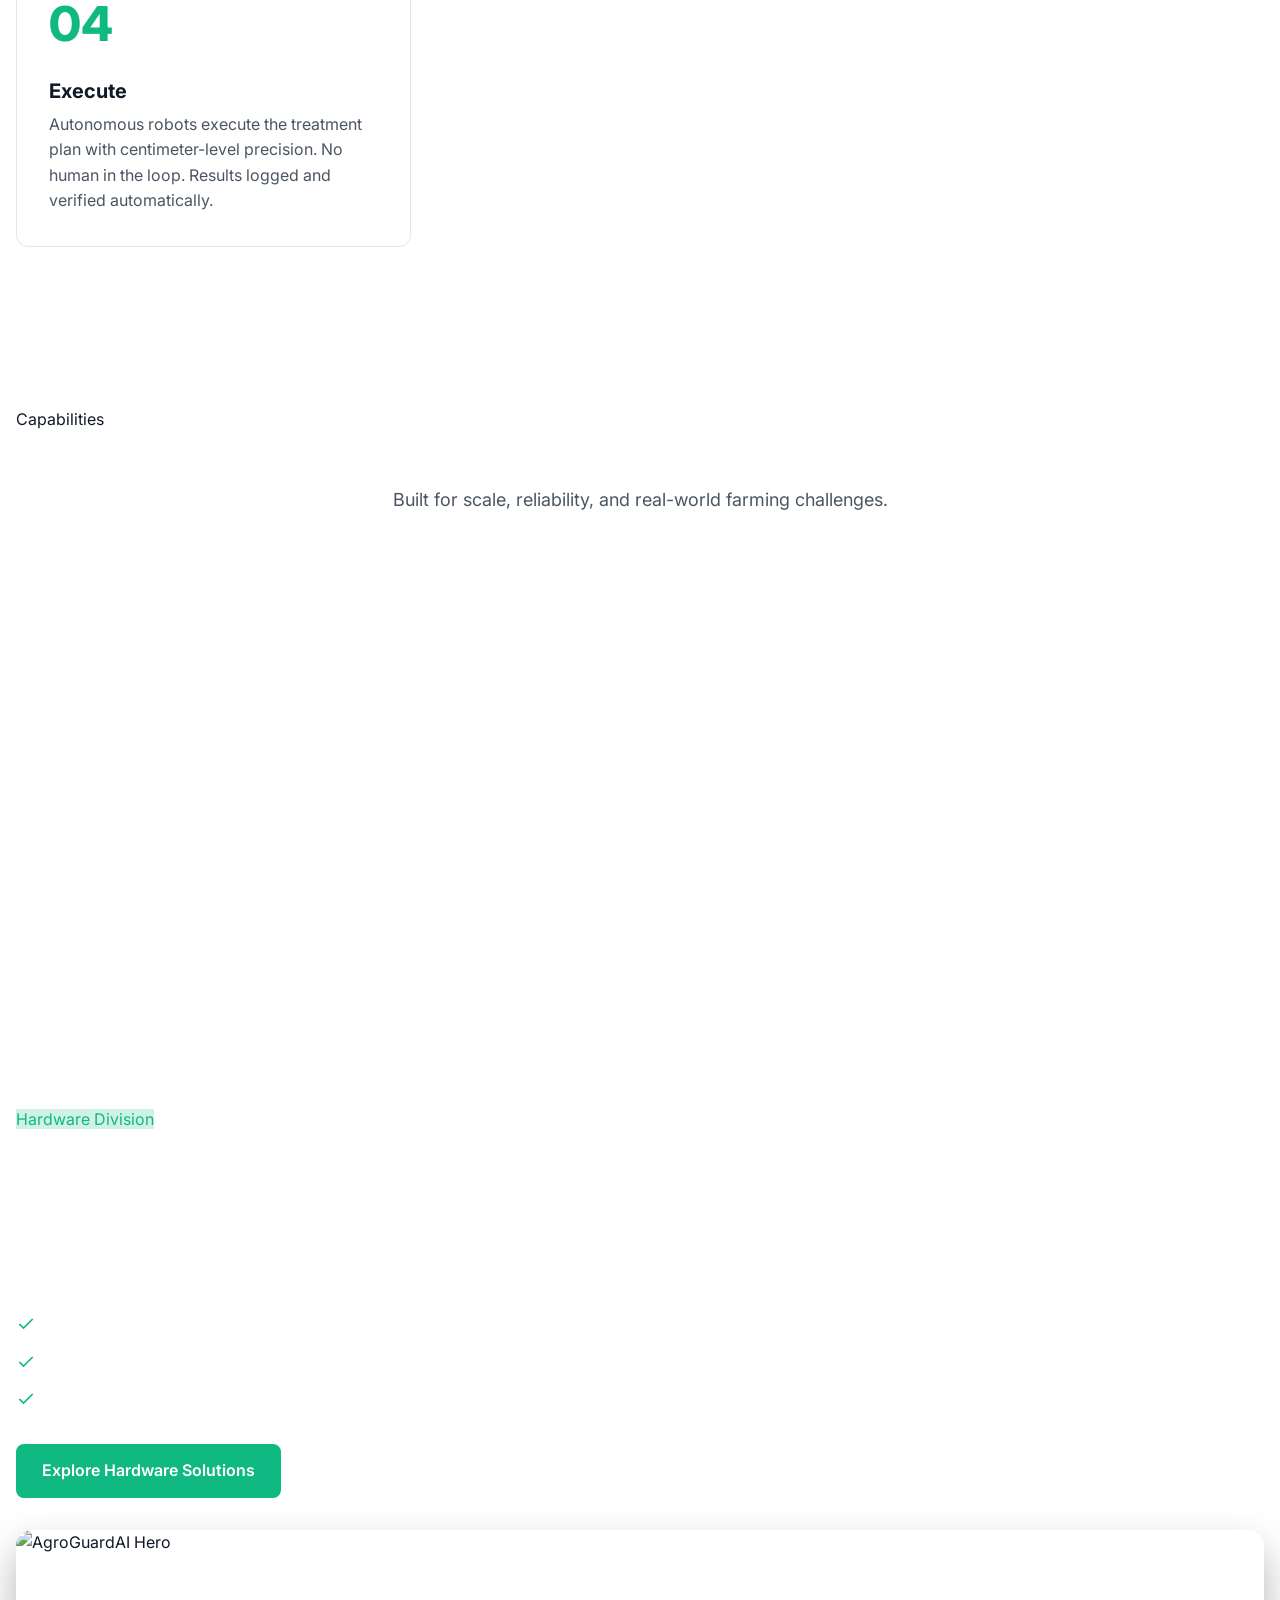
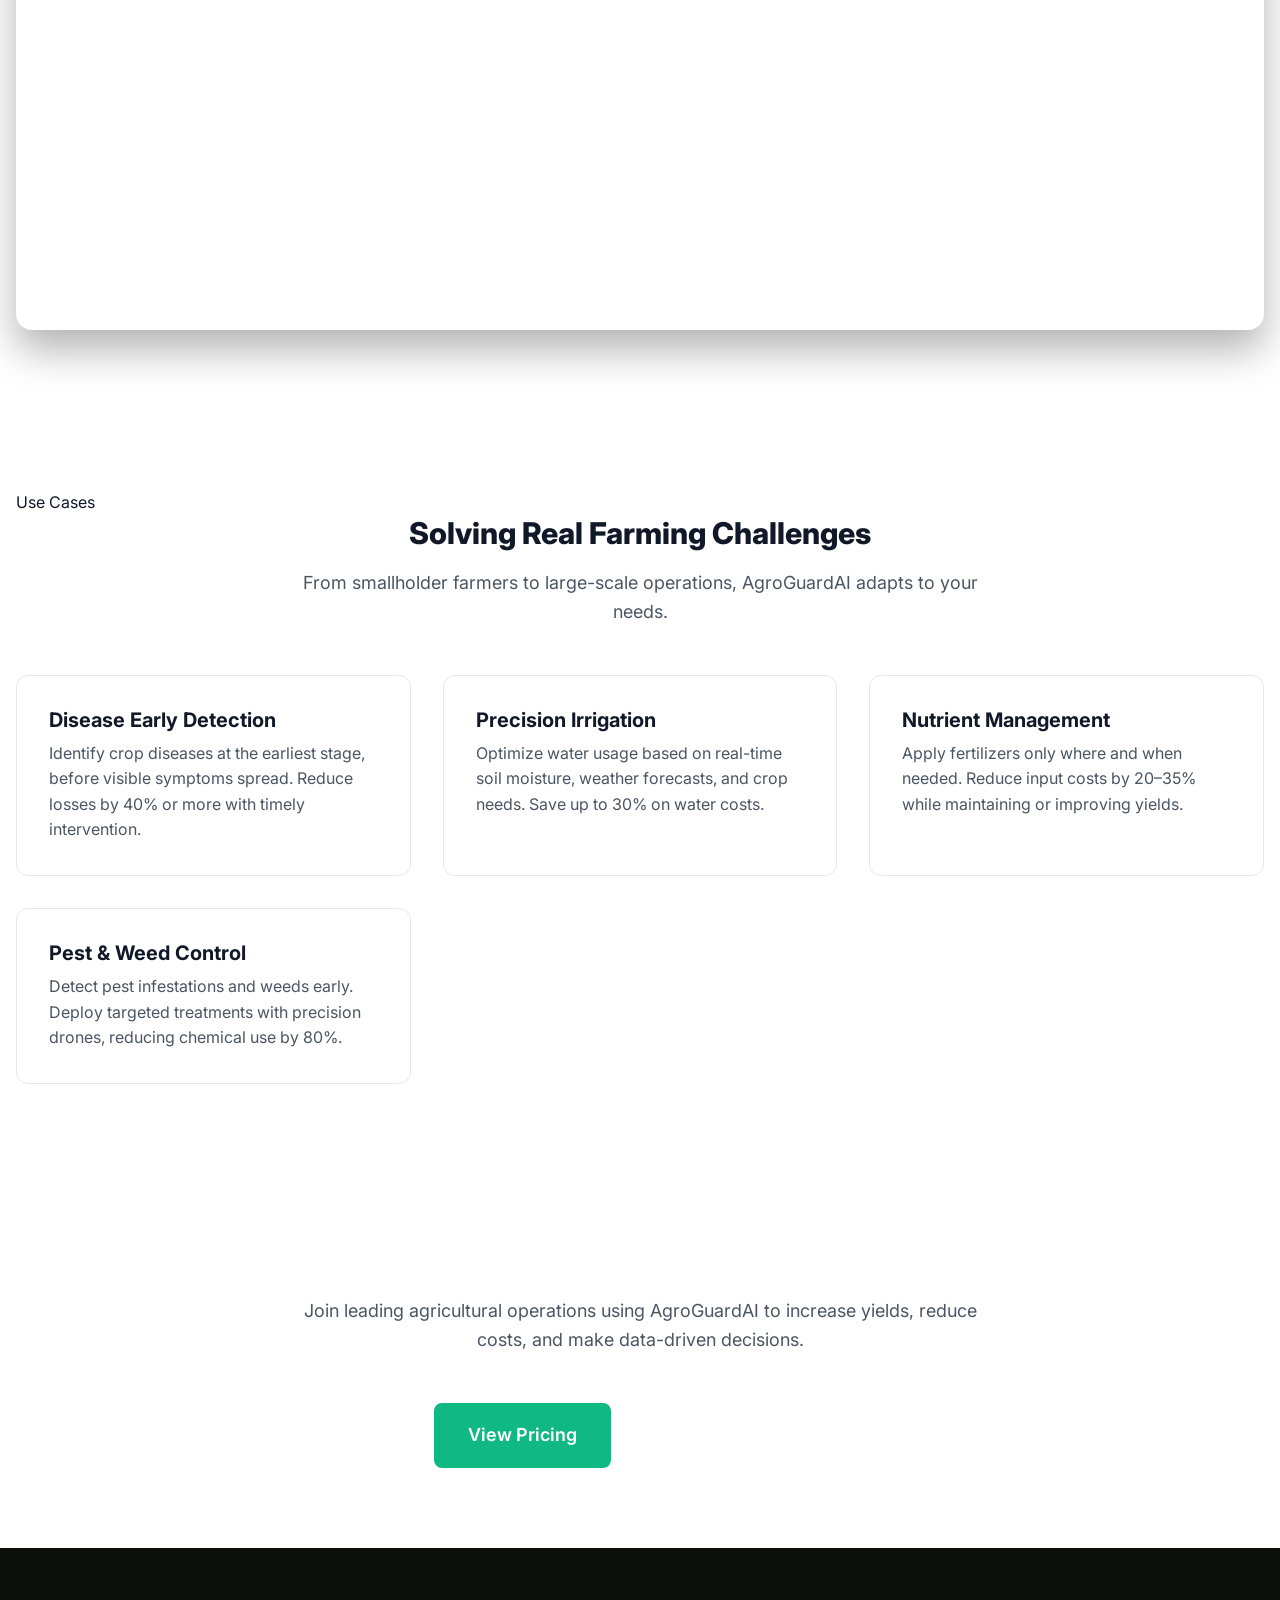
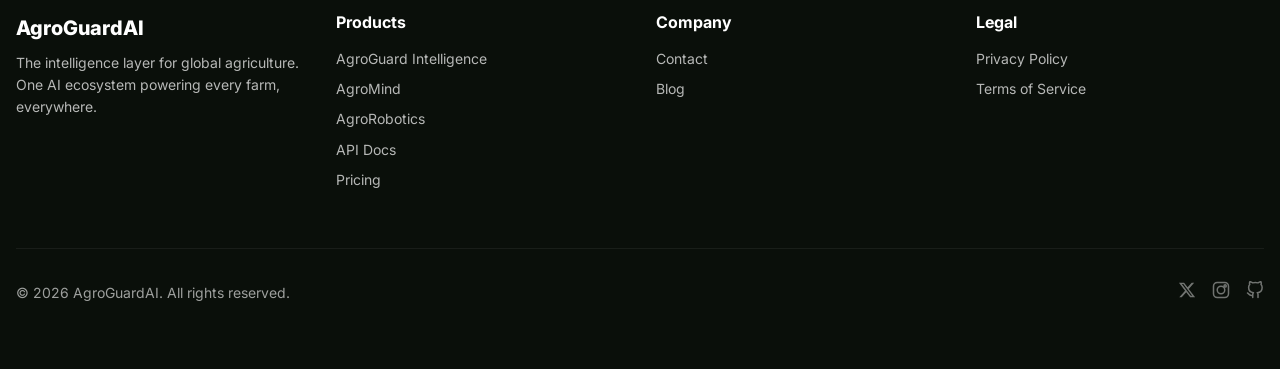
==== commit 2c057bc0: "feat: replace ROI banner with What AgroGuardAI Can Do capabilities section - Remove unsupported perf" ====
--- a/index.html
+++ b/index.html
@@ -72,89 +72,25 @@
 
   <!-- Hero Section -->
   <section class="hero hero--home" aria-label="Hero">
-    <div class="hero__bg" aria-hidden="true">
-      <div class="hero__bg-orb hero__bg-orb--1"></div>
-      <div class="hero__bg-orb hero__bg-orb--2"></div>
-      <div class="hero__bg-orb hero__bg-orb--3"></div>
-      <div class="hero__bg-pattern"></div>
-    </div>
-    <div class="container">
-      <div class="hero__grid">
-        <div class="hero__text">
-          <h1 class="hero__headline">AI for <span class="highlight">African Agriculture.</span></h1>
-          <div class="hero__badges" role="list" aria-label="Key capabilities">
-            <span class="hero__badge" role="listitem">
-              <svg width="14" height="14" viewBox="0 0 24 24" fill="none" stroke="currentColor" stroke-width="2" aria-hidden="true"><path d="M5 8l6 6L21 4"/><path d="M4 14l4 4L20 8"/></svg>
-              Local Languages
-            </span>
-            <span class="hero__badge" role="listitem">
-              <svg width="14" height="14" viewBox="0 0 24 24" fill="none" stroke="currentColor" stroke-width="2" aria-hidden="true"><path d="M12 22s8-4 8-10V5l-8-3-8 3v7c0 6 8 10 8 10z"/></svg>
-              Offline Support
-            </span>
-            <span class="hero__badge" role="listitem">
-              <svg width="14" height="14" viewBox="0 0 24 24" fill="none" stroke="currentColor" stroke-width="2" aria-hidden="true"><circle cx="12" cy="12" r="10"/><path d="M12 6v6l4 2"/></svg>
-              Disease Detection
-            </span>
-            <span class="hero__badge" role="listitem">
-              <svg width="14" height="14" viewBox="0 0 24 24" fill="none" stroke="currentColor" stroke-width="2" aria-hidden="true"><path d="M20.59 13.41l-7.17 7.17a2 2 0 01-2.83 0L2 12V2h10l8.59 8.59a2 2 0 010 2.82z"/><line x1="7" y1="7" x2="7.01" y2="7"/></svg>
-              Pest Identification
-            </span>
-          </div>
-          <p class="hero__subtitle">Diagnose crop diseases, identify pests, and get farming advice in local languages&mdash;even offline.</p>
-          <div class="hero__actions">
-            <a href="agromind" class="btn btn--primary btn--lg">Try AgroMind</a>
-            <a href="contact" class="btn btn--outline-white btn--lg">Request a Demo</a>
-          </div>
-        </div>
-        <div class="hero__visual">
-          <div class="phone" role="img" aria-label="AgroMind mobile app interface showing cassava disease diagnosis">
-            <div class="phone__screen">
-              <div class="phone__status-bar">
-                <span class="phone__time">9:41</span>
-                <div class="phone__status-icons">
-                  <svg width="14" height="14" viewBox="0 0 24 24" fill="none" stroke="currentColor" stroke-width="2"><path d="M1 9l4 4-4 4"/><path d="M7 17l10-10"/><path d="M15 21l4-4-4-4"/></svg>
-                </div>
-              </div>
-              <div class="phone__app-header">
-                <svg width="16" height="16" viewBox="0 0 24 24" fill="#10B981"><path d="M12 2L2 7l10 5 10-5-10-5zM2 17l10 5 10-5M2 12l10 5 10-5"/></svg>
-                <span>AgroMind</span>
-              </div>
-              <div class="phone__chat">
-                <div class="phone__message phone__message--user">
-                  <div class="phone__msg-avatar phone__msg-avatar--user">
-                    <svg width="12" height="12" viewBox="0 0 24 24" fill="none" stroke="currentColor" stroke-width="2"><path d="M20 21v-2a4 4 0 00-4-4H8a4 4 0 00-4 4v2"/><circle cx="12" cy="7" r="4"/></svg>
-                  </div>
-                  <div class="phone__msg-bubble phone__msg-bubble--user">
-                    <div class="phone__msg-image"></div>
-                    <span>What's wrong with my cassava?</span>
-                  </div>
-                </div>
-                <div class="phone__message phone__message--ai">
-                  <div class="phone__msg-avatar phone__msg-avatar--ai">
-                    <svg width="12" height="12" viewBox="0 0 24 24" fill="#10B981"><path d="M12 2L2 7l10 5 10-5-10-5zM2 17l10 5 10-5M2 12l10 5 10-5"/></svg>
-                  </div>
-                  <div class="phone__msg-bubble phone__msg-bubble--ai">
-                    <p class="phone__msg-title">Detected <strong>Cassava Mosaic Disease</strong></p>
-                    <p class="phone__msg-confidence">93% confidence</p>
-                    <p class="phone__msg-treatment">Apply neem oil to affected leaves</p>
-                  </div>
-                </div>
-                <div class="phone__typing">
-                  <span></span><span></span><span></span>
-                </div>
-              </div>
-              <div class="phone__input-bar">
-                <div class="phone__input-field">
-                  <svg width="14" height="14" viewBox="0 0 24 24" fill="none" stroke="currentColor" stroke-width="2"><path d="M21 15v4a2 2 0 01-2 2H5a2 2 0 01-2-2v-4"/><polyline points="7 10 12 15 17 10"/><line x1="12" y1="15" x2="12" y2="3"/></svg>
-                  <span>Ask about your crops...</span>
-                </div>
-                <button class="phone__mic-btn" aria-label="Voice input">
-                  <svg width="16" height="16" viewBox="0 0 24 24" fill="none" stroke="currentColor" stroke-width="2"><rect x="9" y="2" width="6" height="11" rx="3"/><path d="M5 10a7 7 0 0014 0"/><line x1="12" y1="19" x2="12" y2="22"/></svg>
-                </button>
-              </div>
-            </div>
-          </div>
-        </div>
+    <div class="container">
+      <div class="hero__content animate-on-scroll">
+        <div class="hero__label">
+          <img src="african-impact-logo.webp" alt="African Impact Initiative" class="hero__label-icon" loading="lazy">
+          African Impact Challenge 2026 Cohort
+        </div>
+        <h1 class="hero__title">
+          The <span class="highlight">Intelligence Layer</span><br>for Global Agriculture
+        </h1>
+        <p class="hero__subtitle">
+          AgroGuardAI is a specialized Large Language Model (LLM) built specifically for the complexities of global agriculture. We provide the foundational intelligence that powers everything from localized, multilingual farmer advisory to autonomous agricultural hardware and robotics. By processing vast agricultural datasets, satellite imagery, and real-time environmental feeds, our model bridges the gap between software and physical farming. Whether you are building the next generation of ag-tech applications through our API, or deploying precision drone fleets in the field, AgroGuardAI serves as the unified brain for a more resilient, data-driven food system.
+        </p>
+        <div class="hero__actions">
+          <a href="pricing" class="btn btn--primary btn--lg">Start Building</a>
+          <a href="intelligence" class="btn btn--outline-white btn--lg">
+            Explore the Platform
+          </a>
+        </div>
+
       </div>
     </div>
   </section>
--- a/styles.css
+++ b/styles.css
@@ -601,7 +601,10 @@
 }
 
 .hero--home {
-  background: linear-gradient(135deg, #061206 0%, #0a200a 30%, #061a0e 60%, #061206 100%);
+  background: linear-gradient(180deg, rgba(0, 0, 0, 0.6) 0%, rgba(0, 0, 0, 0.5) 50%, rgba(0, 0, 0, 0.6) 100%), url('agrobotics.png');
+  background-size: cover;
+  background-position: center;
+  background-attachment: fixed;
   color: var(--color-text-on-dark);
 }
 
@@ -622,7 +625,43 @@
   text-align: center;
 }
 
-
+.hero__label {
+  display: inline-flex;
+  align-items: center;
+  gap: var(--space-2);
+  background-color: rgba(255, 255, 255, 0.15);
+  color: var(--color-text-on-dark);
+  padding: var(--space-1) var(--space-3);
+  border-radius: var(--radius-full);
+  font-size: var(--font-size-sm);
+  font-weight: var(--font-weight-semibold);
+  margin-bottom: var(--space-4);
+  border: 1px solid rgba(255, 255, 255, 0.3);
+  backdrop-filter: blur(4px);
+}
+
+.hero__label-dot {
+  width: 0.5rem;
+  height: 0.5rem;
+  background-color: var(--color-primary-400);
+  border-radius: var(--radius-full);
+  display: inline-block;
+  animation: pulse-dot 2s ease-in-out infinite;
+}
+
+.hero__label-icon {
+  height: 18px;
+  width: auto;
+  display: inline-block;
+  vertical-align: middle;
+  margin-right: var(--space-2);
+  object-fit: contain;
+}
+
+@keyframes pulse-dot {
+  0%, 100% { opacity: 1; transform: scale(1); }
+  50% { opacity: 0.5; transform: scale(0.8); }
+}
 
 .hero__title {
   font-size: var(--font-size-hero);
@@ -668,495 +707,6 @@
   flex-wrap: wrap;
   justify-content: center;
   margin-bottom: var(--space-8);
-}
-
-/* --- Hero Background Layer --- */
-.hero__bg {
-  position: absolute;
-  inset: 0;
-  overflow: hidden;
-  z-index: 0;
-  pointer-events: none;
-}
-
-.hero__bg-orb {
-  position: absolute;
-  border-radius: 50%;
-  will-change: transform;
-}
-
-.hero__bg-orb--1 {
-  width: 500px;
-  height: 500px;
-  background: radial-gradient(circle, rgba(16, 185, 129, 0.18) 0%, transparent 70%);
-  top: -200px;
-  right: -100px;
-  animation: orb-drift 25s ease-in-out infinite;
-}
-
-.hero__bg-orb--2 {
-  width: 400px;
-  height: 400px;
-  background: radial-gradient(circle, rgba(5, 150, 105, 0.14) 0%, transparent 70%);
-  bottom: -150px;
-  left: -80px;
-  animation: orb-drift 30s ease-in-out infinite reverse;
-}
-
-.hero__bg-orb--3 {
-  width: 300px;
-  height: 300px;
-  background: radial-gradient(circle, rgba(6, 95, 70, 0.12) 0%, transparent 70%);
-  top: 30%;
-  left: 40%;
-  animation: orb-drift 20s ease-in-out infinite;
-}
-
-@keyframes orb-drift {
-  0%, 100% { transform: translate(0, 0) scale(1); }
-  25% { transform: translate(40px, -30px) scale(1.05); }
-  50% { transform: translate(-20px, 20px) scale(0.95); }
-  75% { transform: translate(30px, 40px) scale(1.02); }
-}
-
-.hero__bg-pattern {
-  position: absolute;
-  inset: 0;
-  background-image: radial-gradient(rgba(255, 255, 255, 0.025) 1px, transparent 1px);
-  background-size: 32px 32px;
-}
-
-/* --- Redesigned Hero Layout --- */
-.hero__grid {
-  display: grid;
-  grid-template-columns: 1fr;
-  gap: var(--space-10);
-  align-items: center;
-  position: relative;
-  z-index: 1;
-}
-
-.hero__text {
-  text-align: center;
-}
-
-.hero__headline {
-  font-size: var(--font-size-hero);
-  font-weight: var(--font-weight-extrabold);
-  line-height: 1.08;
-  margin-bottom: var(--space-6);
-  color: var(--color-text-on-dark);
-  letter-spacing: -0.03em;
-  animation: hero-fade-up 0.8s ease-out 0.1s both;
-}
-
-@keyframes hero-fade-up {
-  from { opacity: 0; transform: translateY(24px); }
-  to { opacity: 1; transform: translateY(0); }
-}
-
-/* --- Capability Badges --- */
-.hero__badges {
-  display: flex;
-  flex-wrap: wrap;
-  gap: var(--space-2);
-  justify-content: center;
-  margin-bottom: var(--space-5);
-}
-
-.hero__badge {
-  display: inline-flex;
-  align-items: center;
-  gap: 4px;
-  padding: 4px 12px;
-  font-size: var(--font-size-xs);
-  font-weight: var(--font-weight-semibold);
-  color: var(--color-primary-200);
-  background: rgba(16, 185, 129, 0.12);
-  border: 1px solid rgba(16, 185, 129, 0.2);
-  border-radius: var(--radius-full);
-  white-space: nowrap;
-  animation: badge-in 0.5s ease-out both;
-}
-
-.hero__badge:nth-child(1) { animation-delay: 0.2s; }
-.hero__badge:nth-child(2) { animation-delay: 0.3s; }
-.hero__badge:nth-child(3) { animation-delay: 0.4s; }
-.hero__badge:nth-child(4) { animation-delay: 0.5s; }
-
-@keyframes badge-in {
-  from { opacity: 0; transform: translateY(8px) scale(0.95); }
-  to { opacity: 1; transform: translateY(0) scale(1); }
-}
-
-.hero__badge svg {
-  flex-shrink: 0;
-  opacity: 0.75;
-}
-
-.hero__subtitle {
-  animation: hero-fade-up 0.8s ease-out 0.4s both;
-}
-
-.hero__actions {
-  animation: hero-fade-up 0.8s ease-out 0.6s both;
-}
-
-/* --- Phone Mockup --- */
-.hero__visual {
-  display: flex;
-  justify-content: center;
-  animation: phone-float-in 1s ease-out 0.7s both;
-}
-
-@keyframes phone-float-in {
-  from { opacity: 0; transform: translateY(30px) scale(0.95); }
-  to { opacity: 1; transform: translateY(0) scale(1); }
-}
-
-.phone {
-  width: 280px;
-  height: 560px;
-  border-radius: 36px;
-  background: linear-gradient(180deg, #1a1a2e 0%, #16213e 100%);
-  padding: 10px;
-  box-shadow:
-    0 0 0 1px rgba(255, 255, 255, 0.08),
-    0 30px 80px rgba(0, 0, 0, 0.5),
-    0 0 60px rgba(16, 185, 129, 0.06);
-  position: relative;
-  flex-shrink: 0;
-  animation: phone-float 6s ease-in-out infinite;
-}
-
-@keyframes phone-float {
-  0%, 100% { transform: translateY(0); }
-  50% { transform: translateY(-8px); }
-}
-
-.phone__screen {
-  width: 100%;
-  height: 100%;
-  border-radius: 28px;
-  background: #0d1117;
-  overflow: hidden;
-  display: flex;
-  flex-direction: column;
-  position: relative;
-}
-
-/* Status Bar */
-.phone__status-bar {
-  display: flex;
-  justify-content: space-between;
-  align-items: center;
-  padding: 10px 22px 6px;
-  font-size: 11px;
-  font-weight: 600;
-  color: rgba(255, 255, 255, 0.9);
-  letter-spacing: 0.5px;
-}
-
-.phone__status-icons {
-  display: flex;
-  align-items: center;
-  gap: 4px;
-  opacity: 0.6;
-}
-
-/* App Header */
-.phone__app-header {
-  display: flex;
-  align-items: center;
-  justify-content: center;
-  gap: 6px;
-  padding: 8px 16px 12px;
-  font-size: 14px;
-  font-weight: 700;
-  color: #e2e8f0;
-  border-bottom: 1px solid rgba(255, 255, 255, 0.05);
-}
-
-/* Chat Area */
-.phone__chat {
-  flex: 1;
-  padding: 12px 10px 0;
-  display: flex;
-  flex-direction: column;
-  gap: 10px;
-  overflow: hidden;
-}
-
-.phone__message {
-  display: flex;
-  gap: 6px;
-  align-items: flex-start;
-}
-
-.phone__message--user {
-  justify-content: flex-end;
-}
-
-.phone__message--ai {
-  justify-content: flex-start;
-}
-
-.phone__msg-avatar {
-  width: 24px;
-  height: 24px;
-  border-radius: 50%;
-  display: flex;
-  align-items: center;
-  justify-content: center;
-  flex-shrink: 0;
-  margin-top: 2px;
-}
-
-.phone__msg-avatar--user {
-  background: #2d2d44;
-  color: rgba(255, 255, 255, 0.5);
-  order: 1;
-}
-
-.phone__msg-avatar--ai {
-  background: rgba(16, 185, 129, 0.15);
-  color: #10B981;
-}
-
-.phone__msg-bubble {
-  max-width: 78%;
-  padding: 8px 10px;
-  border-radius: 14px;
-  font-size: 11px;
-  line-height: 1.5;
-}
-
-.phone__msg-bubble--user {
-  background: #21262d;
-  color: #c9d1d9;
-  border-bottom-right-radius: 4px;
-}
-
-.phone__msg-bubble--ai {
-  background: rgba(16, 185, 129, 0.08);
-  border: 1px solid rgba(16, 185, 129, 0.12);
-  color: #c9d1d9;
-  border-bottom-left-radius: 4px;
-}
-
-.phone__msg-image {
-  width: 100%;
-  height: 44px;
-  border-radius: 8px;
-  margin-bottom: 6px;
-  background: linear-gradient(135deg, #1a3a1a 0%, #2d5a27 40%, #4a8c3f 70%, #1a3a1a 100%);
-  position: relative;
-  overflow: hidden;
-}
-
-.phone__msg-image::before {
-  content: '';
-  position: absolute;
-  inset: 0;
-  background: radial-gradient(ellipse at 60% 30%, rgba(255, 255, 255, 0.08) 0%, transparent 70%);
-}
-
-.phone__msg-bubble--user span {
-  font-size: 11px;
-  line-height: 1.4;
-}
-
-.phone__msg-title {
-  font-size: 11px;
-  color: #e2e8f0;
-  margin-bottom: 2px;
-}
-
-.phone__msg-title strong {
-  color: #34d399;
-  font-weight: 700;
-}
-
-.phone__msg-confidence {
-  font-size: 10px;
-  color: #6ee7b7;
-  margin-bottom: 4px;
-}
-
-.phone__msg-treatment {
-  font-size: 10px;
-  color: rgba(255, 255, 255, 0.65);
-  padding-top: 4px;
-  border-top: 1px solid rgba(16, 185, 129, 0.1);
-}
-
-/* Typing Indicator */
-.phone__typing {
-  display: flex;
-  gap: 4px;
-  padding: 6px 4px 4px 28px;
-  align-items: center;
-}
-
-.phone__typing span {
-  width: 5px;
-  height: 5px;
-  background: rgba(255, 255, 255, 0.25);
-  border-radius: 50%;
-  animation: typing-bounce 1.4s ease-in-out infinite;
-}
-
-.phone__typing span:nth-child(2) { animation-delay: 0.2s; }
-.phone__typing span:nth-child(3) { animation-delay: 0.4s; }
-
-@keyframes typing-bounce {
-  0%, 60%, 100% { transform: translateY(0); }
-  30% { transform: translateY(-5px); }
-}
-
-/* Input Bar */
-.phone__input-bar {
-  display: flex;
-  align-items: center;
-  gap: 8px;
-  padding: 8px 10px 10px;
-  border-top: 1px solid rgba(255, 255, 255, 0.05);
-}
-
-.phone__input-field {
-  flex: 1;
-  display: flex;
-  align-items: center;
-  gap: 6px;
-  background: rgba(255, 255, 255, 0.05);
-  border: 1px solid rgba(255, 255, 255, 0.06);
-  border-radius: 20px;
-  padding: 7px 12px;
-}
-
-.phone__input-field span {
-  font-size: 10px;
-  color: rgba(255, 255, 255, 0.3);
-}
-
-.phone__input-field svg {
-  opacity: 0.3;
-  flex-shrink: 0;
-}
-
-.phone__mic-btn {
-  width: 34px;
-  height: 34px;
-  border-radius: 50%;
-  background: #10B981;
-  border: none;
-  display: flex;
-  align-items: center;
-  justify-content: center;
-  cursor: pointer;
-  transition: transform 0.2s ease, box-shadow 0.2s ease;
-  flex-shrink: 0;
-}
-
-.phone__mic-btn:hover {
-  transform: scale(1.08);
-  box-shadow: 0 0 14px rgba(16, 185, 129, 0.35);
-}
-
-.phone__mic-btn:focus-visible {
-  outline: 2px solid #10B981;
-  outline-offset: 2px;
-}
-
-/* Reduced motion overrides */
-@media (prefers-reduced-motion: reduce) {
-  .phone {
-    animation: none;
-  }
-  .hero__bg-orb {
-    animation: none;
-  }
-  .hero__headline,
-  .hero__badge,
-  .hero__subtitle,
-  .hero__actions,
-  .hero__visual {
-    animation: none;
-    opacity: 1;
-  }
-  .phone__typing span {
-    animation: none;
-  }
-}
-
-/* --- Desktop grid layout --- */
-@media (min-width: 768px) {
-  .hero__grid {
-    grid-template-columns: 1.1fr 0.9fr;
-    gap: var(--space-16);
-  }
-
-  .hero__text {
-    text-align: left;
-  }
-
-  .hero__badges {
-    justify-content: flex-start;
-  }
-
-  .hero__actions {
-    justify-content: flex-start;
-  }
-
-  .hero__subtitle {
-    margin-left: 0;
-    margin-right: 0;
-    max-width: 90%;
-    padding-left: 0;
-    padding-right: 0;
-  }
-
-  .hero__headline {
-    margin-bottom: var(--space-5);
-  }
-}
-
-/* --- Small phone adjustments --- */
-@media (max-width: 400px) {
-  .phone {
-    width: 240px;
-    height: 480px;
-    border-radius: 30px;
-    padding: 8px;
-  }
-
-  .phone__screen {
-    border-radius: 24px;
-  }
-
-  .phone__status-bar {
-    padding: 8px 18px 4px;
-    font-size: 10px;
-  }
-
-  .phone__app-header {
-    padding: 6px 14px 10px;
-    font-size: 13px;
-  }
-
-  .phone__chat {
-    padding: 8px 8px 0;
-    gap: 8px;
-  }
-
-  .phone__msg-bubble {
-    font-size: 10px;
-    padding: 6px 8px;
-  }
-
-  .phone__msg-image {
-    height: 36px;
-  }
 }
 
 /* --- Stats Bar --- */
@@ -2126,8 +1676,14 @@
   font-size: var(--font-size-lg);
 }
 
+/* --- Tablet+ responsiveness --- */
+@media (max-width: 1024px) {
+  .hero--home {
+    background-attachment: scroll; /* Fix for iOS */
+  }
+}
+
 @media (max-width: 768px) {
-  .hero__headline,
   .hero__title {
     font-size: clamp(2rem, 8vw, 3.5rem);
   }
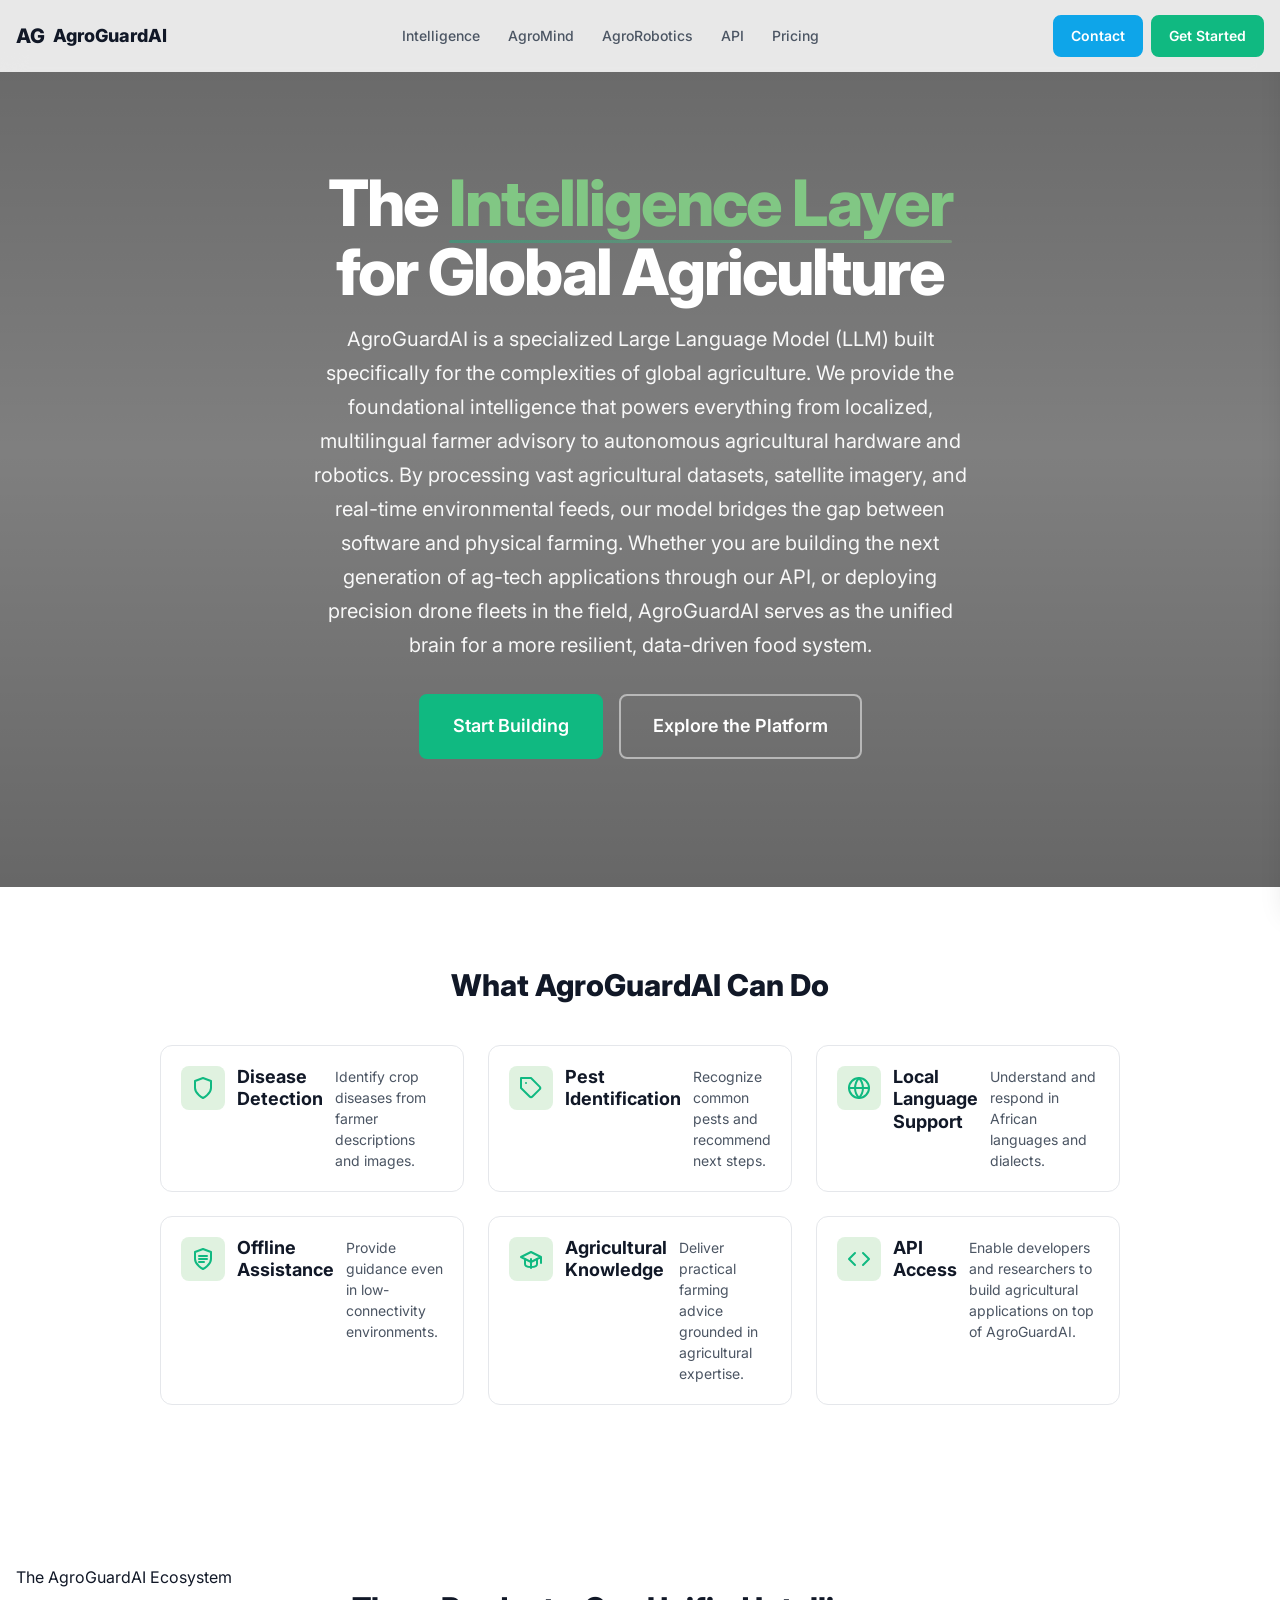
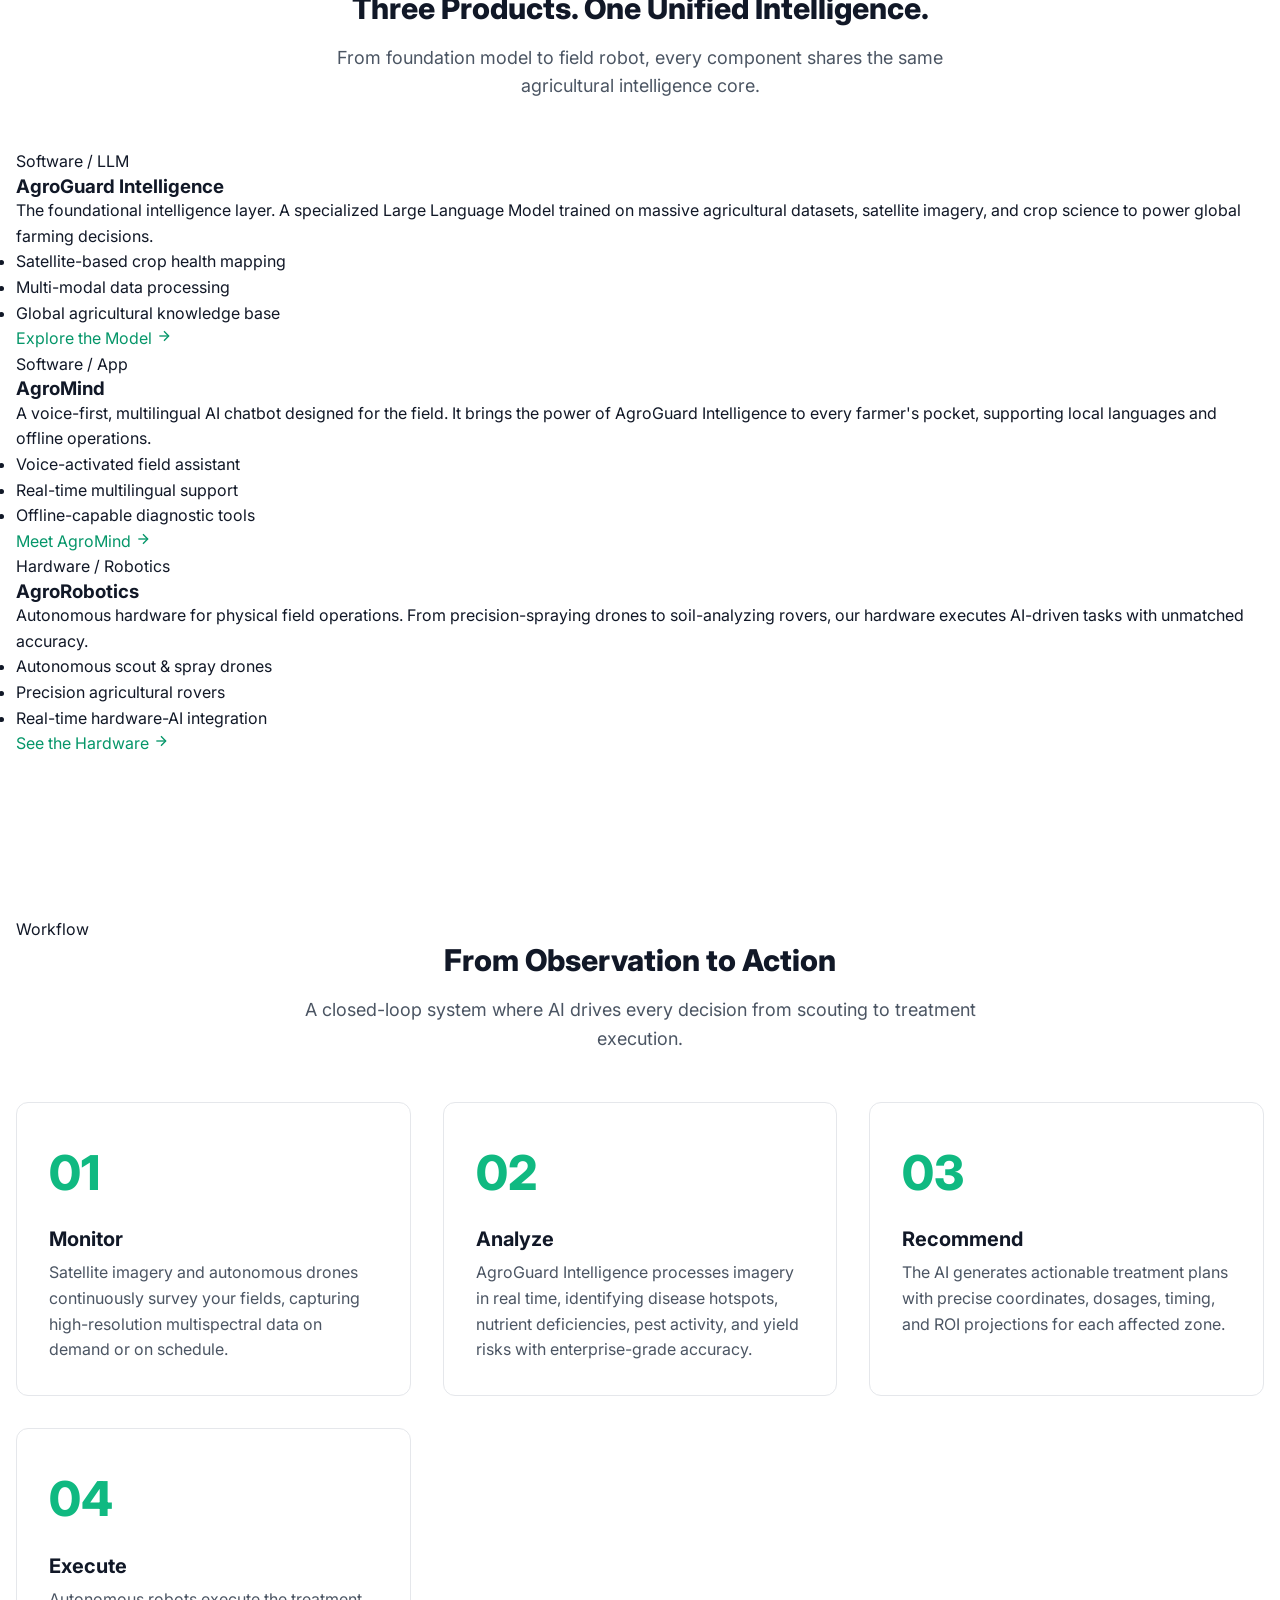
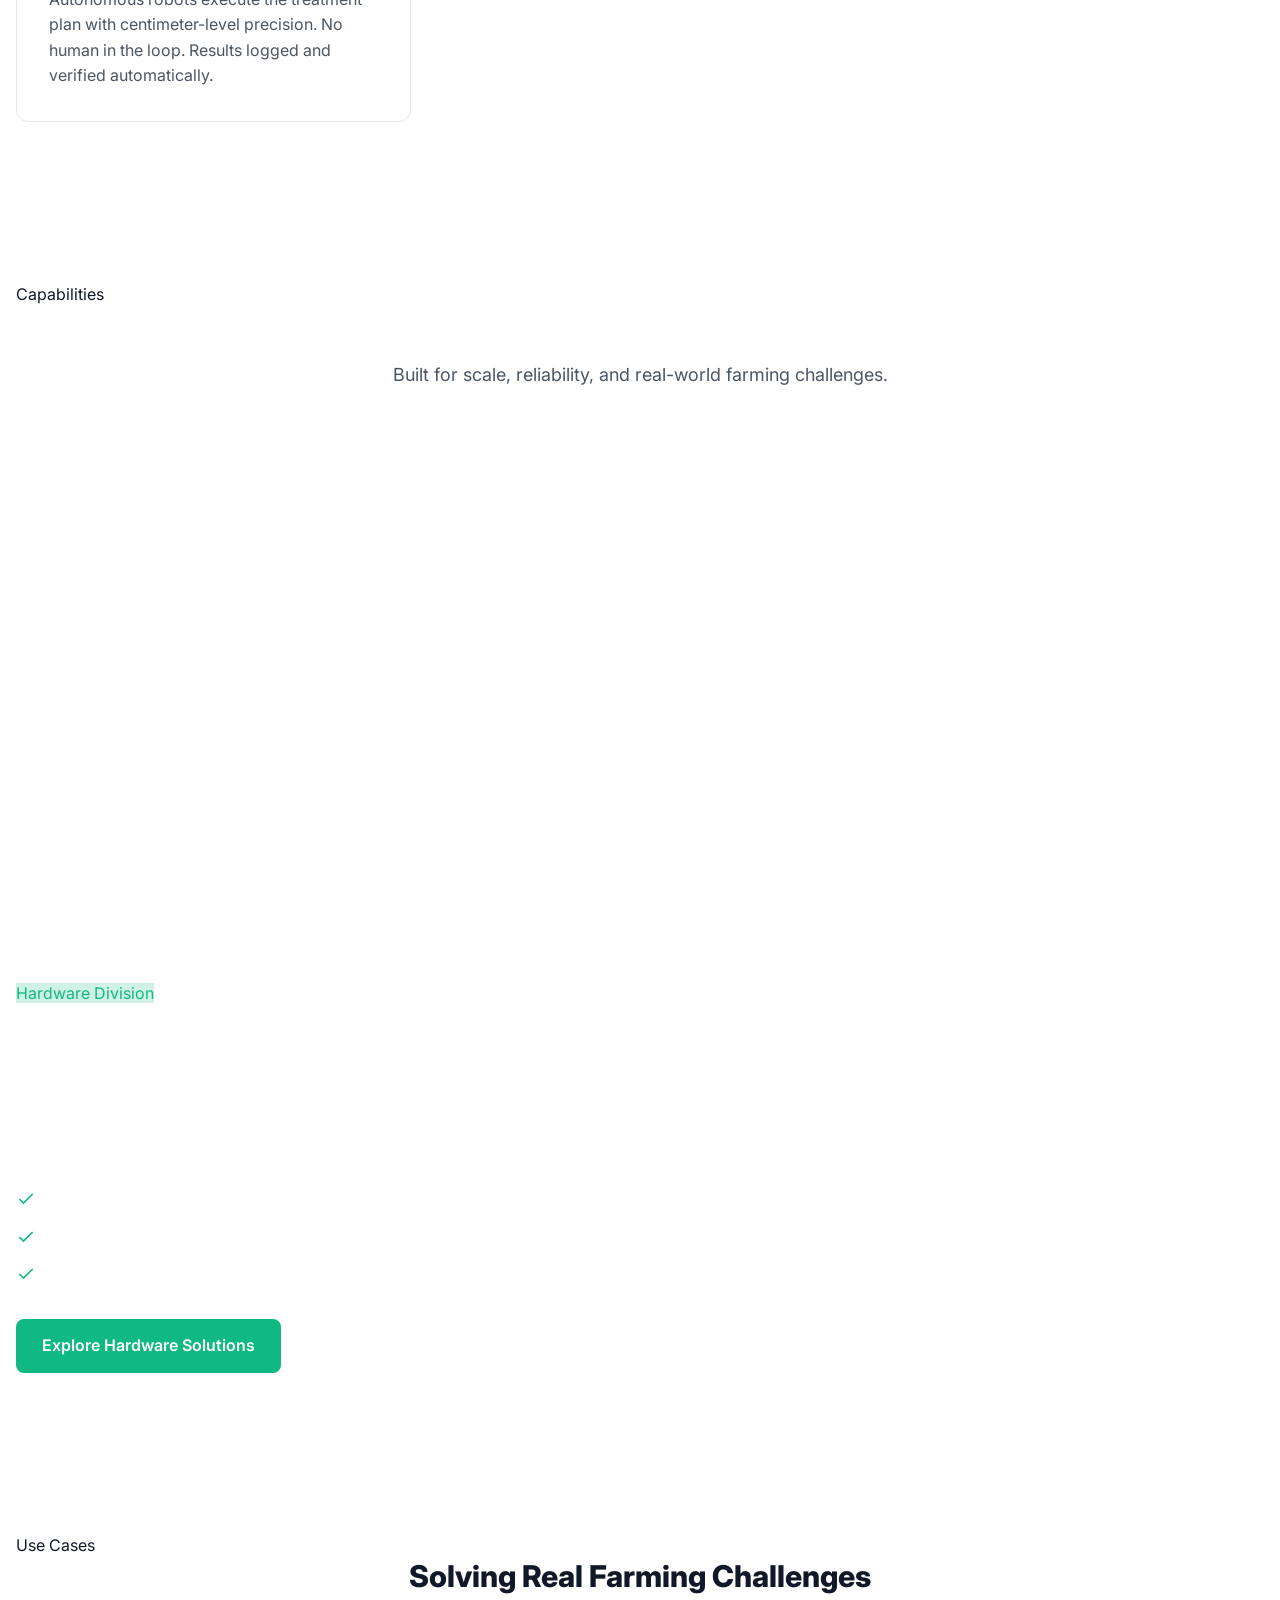
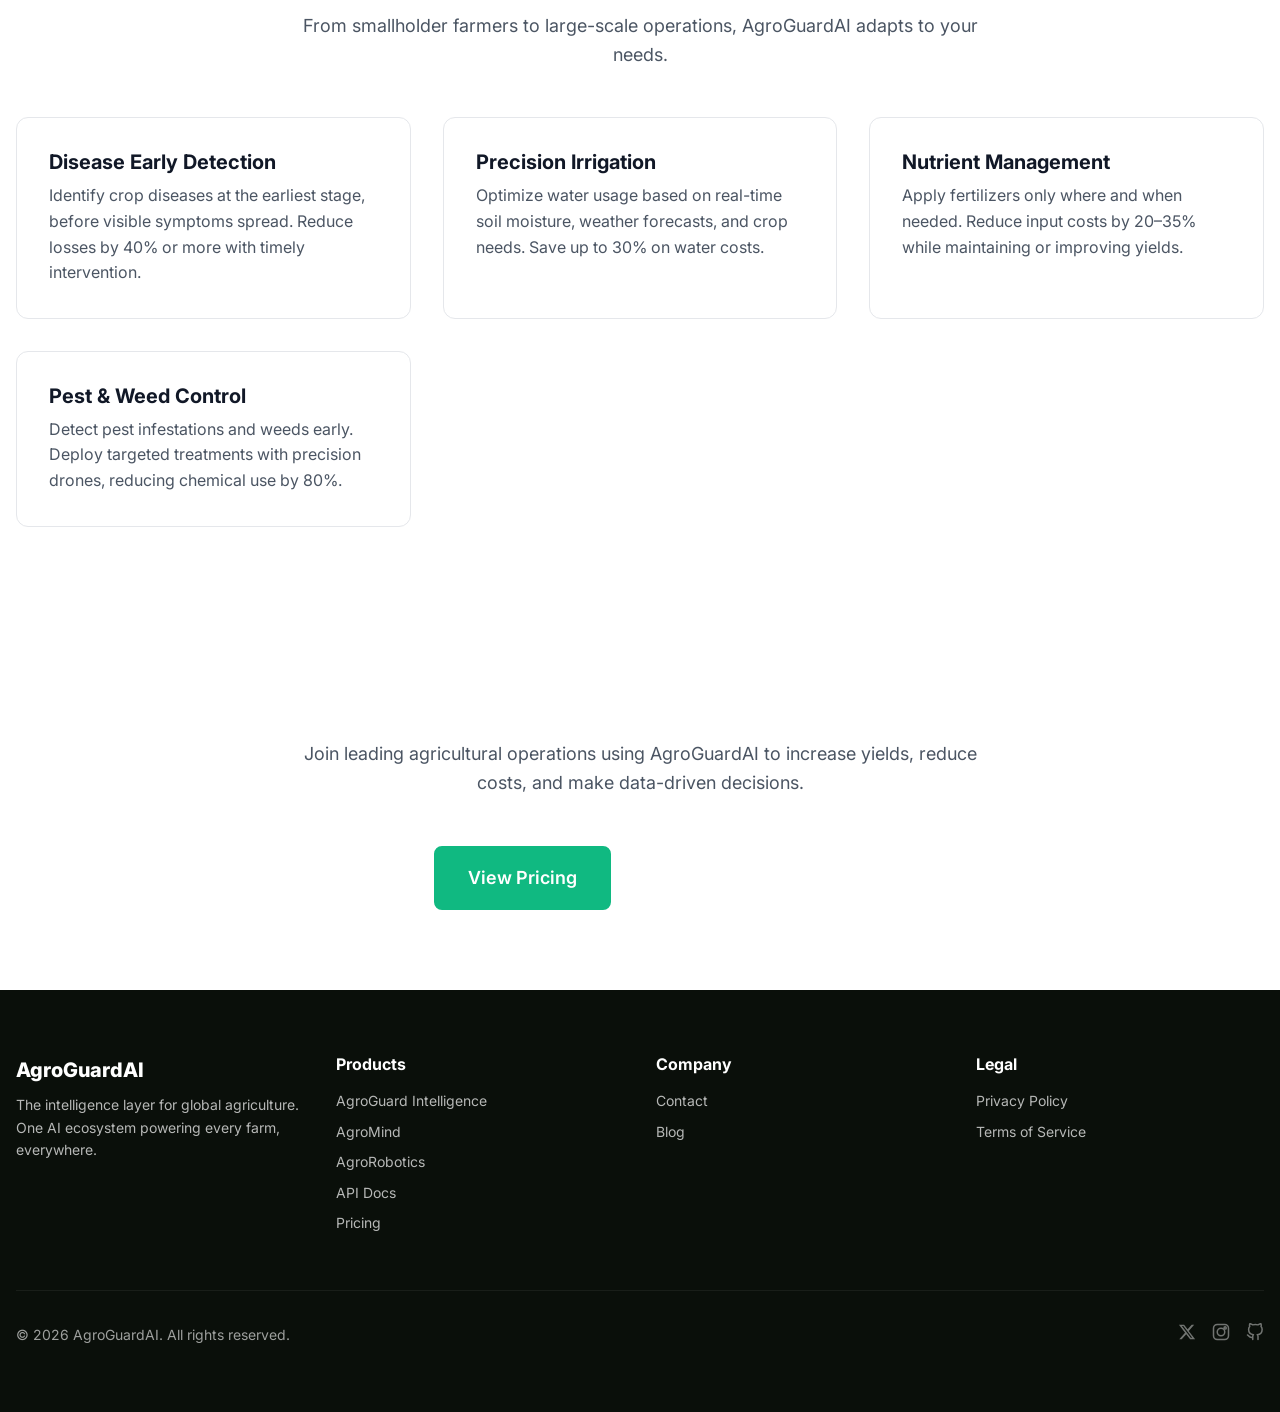
==== commit 4a0c23f5: "feat: remove content images from homepage (ecosystem cards and AgroRobotics highlight) Co-Authored-B" ====
--- a/index.html
+++ b/index.html
@@ -74,10 +74,6 @@
   <section class="hero hero--home" aria-label="Hero">
     <div class="container">
       <div class="hero__content animate-on-scroll">
-        <div class="hero__label">
-          <img src="african-impact-logo.webp" alt="African Impact Initiative" class="hero__label-icon" loading="lazy">
-          African Impact Challenge 2026 Cohort
-        </div>
         <h1 class="hero__title">
           The <span class="highlight">Intelligence Layer</span><br>for Global Agriculture
         </h1>
@@ -164,9 +160,6 @@
       <div class="ecosystem-grid">
         <!-- Card 1: AgroGuard Intelligence -->
         <div class="ecosystem-card ecosystem-card--intelligence animate-on-scroll">
-          <div class="ecosystem-card__image">
-            <img src="agroguardllms.webp" alt="Neural network LLM processing agricultural data" loading="lazy">
-          </div>
           <div class="ecosystem-card__content">
             <div class="ecosystem-card__tag">Software / LLM</div>
             <h3>AgroGuard Intelligence</h3>
@@ -182,9 +175,6 @@
 
         <!-- Card 2: AgroMind -->
         <div class="ecosystem-card ecosystem-card--agromind animate-on-scroll">
-          <div class="ecosystem-card__image">
-            <img src="agromind.webp" alt="AgroMind mobile chat interface mockup" loading="lazy">
-          </div>
           <div class="ecosystem-card__content">
             <div class="ecosystem-card__tag">Software / App</div>
             <h3>AgroMind</h3>
@@ -200,9 +190,6 @@
 
         <!-- Card 3: AgroRobotics -->
         <div class="ecosystem-card ecosystem-card--robotics animate-on-scroll">
-          <div class="ecosystem-card__image">
-            <img src="agrobotics.webp" alt="Autonomous farming drone in a field" loading="lazy">
-          </div>
           <div class="ecosystem-card__content">
             <div class="ecosystem-card__tag">Hardware / Robotics</div>
             <h3>AgroRobotics</h3>
@@ -311,9 +298,6 @@
             </ul>
             <a href="agrorobotics.html" class="btn btn--primary">Explore Hardware Solutions</a>
           </div>
-          <div>
-             <img src="AgroguardAIhero.webp" alt="AgroGuardAI Hero" style="width:100%;height:400px;border-radius:var(--radius-xl);object-fit:cover;box-shadow:0 20px 40px rgba(0,0,0,0.3);" loading="lazy">
-          </div>
         </div>
       </div>
     </div>
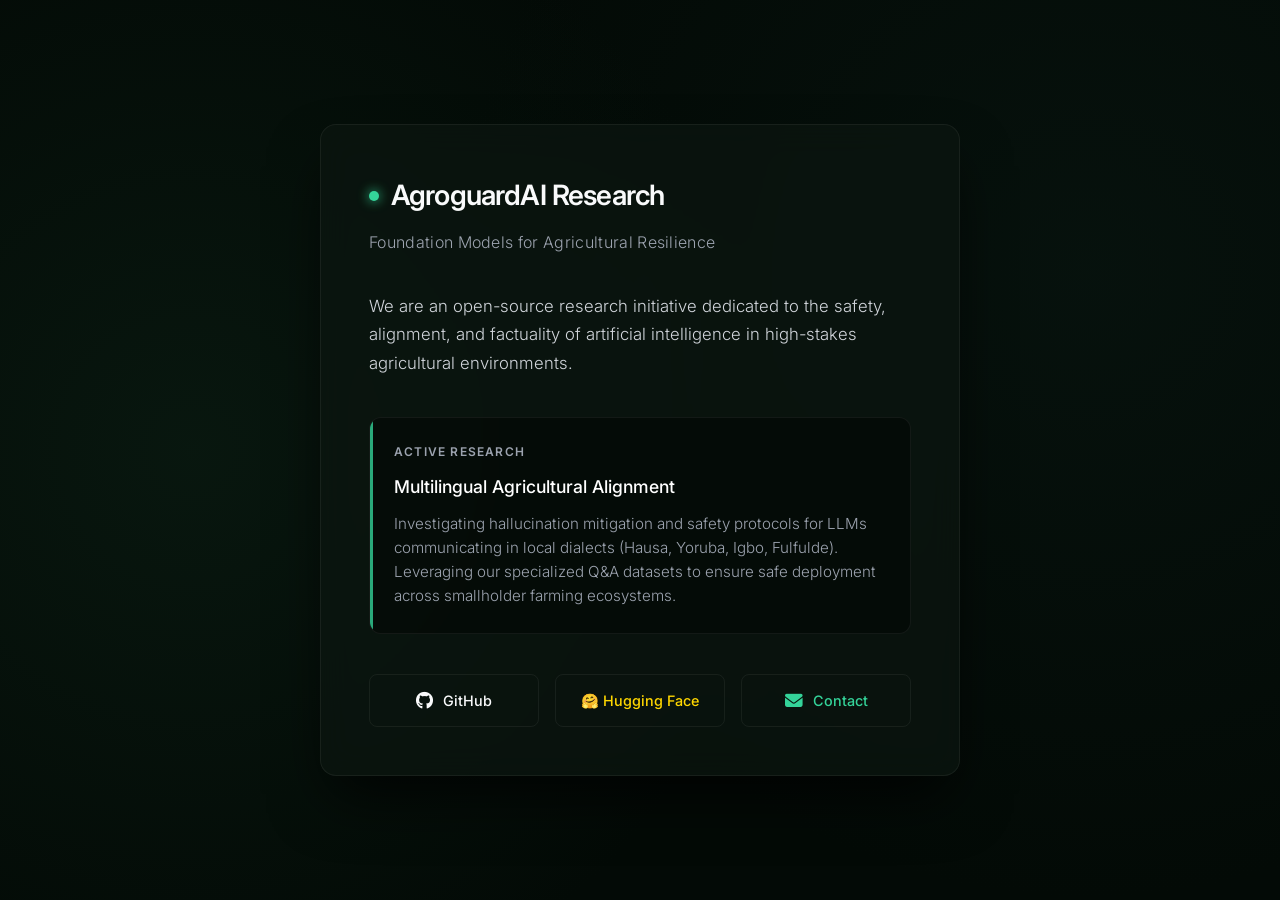
==== commit 12d4c3c1: "Update fmt.Println message from 'Hello' to 'Goodbye'" ====
--- a/index.html
+++ b/index.html
@@ -1,399 +1,257 @@
 <!DOCTYPE html>
 <html lang="en">
 <head>
-  <meta charset="UTF-8">
-  <meta name="viewport" content="width=device-width, initial-scale=1.0">
-  <title>AgroGuardAI - The Intelligence Layer for Global Agriculture</title>
-  <meta name="description" content="Enterprise AI platform for precision agriculture. Unified intelligence layer powering crop health monitoring, autonomous field operations, and data-driven farming decisions worldwide.">
-  <meta property="og:title" content="AgroGuardAI - The Intelligence Layer for Global Agriculture">
-  <meta property="og:description" content="Enterprise AI platform for precision agriculture. Unified intelligence layer powering crop health monitoring, autonomous field operations, and data-driven farming decisions.">
-  <meta property="og:image" content="https://agroguardaiaOS.github.io/AgroguardAI/mylogo.png">
-  <meta property="og:url" content="https://agroguardai.com">
-  <meta property="og:type" content="website">
-  <meta name="twitter:card" content="summary_large_image">
-  <meta name="twitter:title" content="AgroGuardAI - The Intelligence Layer for Global Agriculture">
-  <meta name="twitter:description" content="Enterprise AI platform for precision agriculture.">
-  <meta name="twitter:image" content="https://agroguardaiaOS.github.io/AgroguardAI/mylogo.png">
-  <meta name="theme-color" content="#4caf50">
-  <link rel="icon" href="mylogo.webp">
-  <link rel="canonical" href="https://agroguardai.com">
-  <link rel="preconnect" href="https://fonts.googleapis.com">
-  <link rel="preconnect" href="https://fonts.gstatic.com" crossorigin>
-  <link href="https://fonts.googleapis.com/css2?family=Inter:wght@300;400;500;600;700;800;900&display=swap" rel="stylesheet">
-  <link rel="stylesheet" href="styles.css">
+    <meta charset="UTF-8">
+    <meta name="viewport" content="width=device-width, initial-scale=1.0">
+    <title>AgroguardAI Research | Safe Intelligence for Agriculture</title>
+    
+    <!-- Google Fonts: Inter -->
+    <link rel="preconnect" href="https://fonts.googleapis.com">
+    <link rel="preconnect" href="https://fonts.gstatic.com" crossorigin>
+    <link href="https://fonts.googleapis.com/css2?family=Inter:wght@300;400;500;600;700&display=swap" rel="stylesheet">
+    
+    <!-- Font Awesome for icons -->
+    <link rel="stylesheet" href="https://cdnjs.cloudflare.com/ajax/libs/font-awesome/6.4.0/css/all.min.css">
+    
+    <style>
+        :root {
+            --bg-base: #030a06;
+            --card-bg: rgba(12, 22, 16, 0.7);
+            --accent-green: #34d399;
+            --accent-glow: rgba(52, 211, 153, 0.08);
+            --text-primary: #f9fafb;
+            --text-secondary: #9ca3af;
+            --border-light: rgba(255, 255, 255, 0.06);
+            --border-hover: rgba(255, 255, 255, 0.15);
+        }
+        
+        * {
+            box-sizing: border-box;
+            margin: 0;
+            padding: 0;
+        }
+
+        body {
+            background-color: var(--bg-base);
+            /* Subtle radial gradients for a "deep tech" feel */
+            background-image: 
+                radial-gradient(circle at 15% 50%, rgba(16, 42, 28, 0.4) 0%, transparent 50%),
+                radial-gradient(circle at 85% 30%, rgba(10, 25, 20, 0.5) 0%, transparent 50%);
+            color: var(--text-primary);
+            font-family: 'Inter', sans-serif;
+            min-height: 100vh;
+            display: flex;
+            align-items: center;
+            justify-content: center;
+            padding: 24px;
+            line-height: 1.6;
+            -webkit-font-smoothing: antialiased;
+        }
+
+        /* Fade-in animation for premium feel */
+        @keyframes fadeIn {
+            from { opacity: 0; transform: translateY(10px); }
+            to { opacity: 1; transform: translateY(0); }
+        }
+
+        .research-card {
+            max-width: 640px;
+            width: 100%;
+            padding: 48px;
+            border-radius: 16px;
+            background: var(--card-bg);
+            backdrop-filter: blur(16px);
+            -webkit-backdrop-filter: blur(16px);
+            border: 1px solid var(--border-light);
+            box-shadow: 0 30px 60px -12px rgba(0, 0, 0, 0.8);
+            animation: fadeIn 0.8s ease-out forwards;
+        }
+
+        .header {
+            margin-bottom: 36px;
+        }
+
+        .brand {
+            display: flex;
+            align-items: center;
+            gap: 12px;
+            margin-bottom: 12px;
+        }
+
+        .brand-indicator {
+            width: 10px;
+            height: 10px;
+            background-color: var(--accent-green);
+            border-radius: 50%;
+            box-shadow: 0 0 12px var(--accent-green);
+        }
+
+        .logo-text {
+            font-size: 1.75rem;
+            font-weight: 600;
+            letter-spacing: -0.03em;
+        }
+
+        .tagline {
+            color: var(--text-secondary);
+            font-size: 1rem;
+            font-weight: 300;
+            letter-spacing: 0.02em;
+        }
+
+        .mission-statement {
+            font-size: 1.05rem;
+            font-weight: 300;
+            color: #d1d5db;
+            margin-bottom: 40px;
+            line-height: 1.7;
+        }
+
+        .focus-area {
+            background: rgba(0, 0, 0, 0.4);
+            border-radius: 12px;
+            padding: 24px;
+            margin-bottom: 40px;
+            border: 1px solid var(--border-light);
+            position: relative;
+            overflow: hidden;
+        }
+
+        /* Subtle left border highlight for the focus area */
+        .focus-area::before {
+            content: '';
+            position: absolute;
+            left: 0;
+            top: 0;
+            bottom: 0;
+            width: 3px;
+            background: var(--accent-green);
+            opacity: 0.8;
+        }
+
+        .focus-label {
+            font-size: 0.75rem;
+            text-transform: uppercase;
+            letter-spacing: 0.1em;
+            color: var(--text-secondary);
+            font-weight: 600;
+            margin-bottom: 12px;
+            display: block;
+        }
+
+        .focus-title {
+            font-size: 1.1rem;
+            font-weight: 500;
+            margin-bottom: 10px;
+            color: #ffffff;
+        }
+
+        .focus-desc {
+            font-size: 0.95rem;
+            color: var(--text-secondary);
+            font-weight: 300;
+        }
+
+        .actions {
+            display: flex;
+            gap: 16px;
+            flex-wrap: wrap;
+        }
+
+        .btn {
+            flex: 1;
+            min-width: 160px;
+            display: flex;
+            align-items: center;
+            justify-content: center;
+            gap: 10px;
+            padding: 14px 20px;
+            border-radius: 8px;
+            text-decoration: none;
+            font-size: 0.9rem;
+            font-weight: 500;
+            transition: all 0.25s ease;
+            background: transparent;
+            border: 1px solid var(--border-light);
+            color: var(--text-primary);
+        }
+
+        .btn i {
+            font-size: 1.1rem;
+        }
+
+        .btn:hover {
+            border-color: var(--border-hover);
+            background: rgba(255, 255, 255, 0.03);
+            transform: translateY(-2px);
+        }
+
+        .btn-hf {
+            color: #ffd700;
+        }
+        
+        .btn-hf:hover {
+            border-color: rgba(255, 215, 0, 0.3);
+            background: rgba(255, 215, 0, 0.03);
+        }
+
+        .btn-email {
+            color: var(--accent-green);
+        }
+
+        .btn-email:hover {
+            border-color: rgba(52, 211, 153, 0.3);
+            background: var(--accent-glow);
+        }
+
+        @media (max-width: 600px) {
+            .research-card {
+                padding: 32px 24px;
+            }
+            .actions {
+                flex-direction: column;
+            }
+            .btn {
+                width: 100%;
+            }
+        }
+    </style>
 </head>
 <body>
 
-  <!-- Header Navigation -->
-  <header class="header" role="banner">
-    <div class="header__inner">
-      <a href="index" class="header__logo" aria-label="AgroGuardAI Home">
-        <img src="mylogo.webp" alt="AgroGuardAI" class="header__logo-img" onerror="this.style.display='none';this.nextElementSibling.style.display='flex'" loading="lazy">
-        <span class="header__logo-icon" style="display:none">AG</span>
-        <span class="header__logo-text">AgroGuardAI</span>
-      </a>
-      <nav class="header__nav" role="navigation" aria-label="Main navigation">
-        <div class="header__nav-links">
-          <a href="intelligence" class="header__nav-link">Intelligence</a>
-          <a href="agromind" class="header__nav-link">AgroMind</a>
-          <a href="agrorobotics" class="header__nav-link">AgroRobotics</a>
-          <a href="api" class="header__nav-link">API</a>
-          <a href="pricing" class="header__nav-link">Pricing</a>
+    <div class="research-card">
+        <div class="header">
+            <div class="brand">
+                <div class="brand-indicator"></div>
+                <h1 class="logo-text">AgroguardAI Research</h1>
+            </div>
+            <p class="tagline">Foundation Models for Agricultural Resilience</p>
         </div>
-      </nav>
-      <div class="header__actions">
-        <a href="contact" class="btn btn--secondary btn--sm">Contact</a>
-        <a href="pricing" class="btn btn--primary btn--sm">Get Started</a>
-      </div>
-      <button class="header__mobile-toggle" aria-label="Toggle menu" aria-expanded="false">
-        <span></span>
-      </button>
+
+        <p class="mission-statement">
+            We are an open-source research initiative dedicated to the safety, alignment, and factuality of artificial intelligence in high-stakes agricultural environments.
+        </p>
+
+        <div class="focus-area">
+            <span class="focus-label">Active Research</span>
+            <h2 class="focus-title">Multilingual Agricultural Alignment</h2>
+            <p class="focus-desc">
+                Investigating hallucination mitigation and safety protocols for LLMs communicating in local dialects (Hausa, Yoruba, Igbo, Fulfulde). Leveraging our specialized Q&A datasets to ensure safe deployment across smallholder farming ecosystems.
+            </p>
+        </div>
+
+        <div class="actions">
+            <a href="https://github.com/agroguardaiOSS" class="btn" target="_blank" rel="noopener noreferrer">
+                <i class="fab fa-github"></i> GitHub
+            </a>
+            <a href="https://huggingface.co/AgroguardAI" class="btn btn-hf" target="_blank" rel="noopener noreferrer">
+                🤗 Hugging Face
+            </a>
+            <a href="mailto:agroguardai1@gmail.com" class="btn btn-email">
+                <i class="fas fa-envelope"></i> Contact
+            </a>
+        </div>
     </div>
-  </header>
-
-  <!-- Mobile Menu Drawer -->
-  <div class="mobile-menu" role="navigation" aria-label="Mobile navigation">
-    <div class="mobile-menu__section">
-      <span class="mobile-menu__section-title">Products</span>
-      <a href="agromind" class="mobile-menu__link">AgroMind</a>
-      <a href="intelligence" class="mobile-menu__link">AgroGuard Intelligence</a>
-      <a href="agrorobotics" class="mobile-menu__link">AgroRobotics</a>
-    </div>
-    <div class="mobile-menu__section">
-      <span class="mobile-menu__section-title">Company</span>
-      <a href="pricing" class="mobile-menu__link">Pricing</a>
-      <a href="api" class="mobile-menu__link">API</a>
-      <a href="contact" class="mobile-menu__link">Contact</a>
-    </div>
-    <div class="mobile-menu__actions">
-      <a href="pricing" class="btn btn--primary">Get Started</a>
-    </div>
-  </div>
-
-  <!-- Hero Section -->
-  <section class="hero hero--home" aria-label="Hero">
-    <div class="container">
-      <div class="hero__content animate-on-scroll">
-        <h1 class="hero__title">
-          The <span class="highlight">Intelligence Layer</span><br>for Global Agriculture
-        </h1>
-        <p class="hero__subtitle">
-          AgroGuardAI is a specialized Large Language Model (LLM) built specifically for the complexities of global agriculture. We provide the foundational intelligence that powers everything from localized, multilingual farmer advisory to autonomous agricultural hardware and robotics. By processing vast agricultural datasets, satellite imagery, and real-time environmental feeds, our model bridges the gap between software and physical farming. Whether you are building the next generation of ag-tech applications through our API, or deploying precision drone fleets in the field, AgroGuardAI serves as the unified brain for a more resilient, data-driven food system.
-        </p>
-        <div class="hero__actions">
-          <a href="pricing" class="btn btn--primary btn--lg">Start Building</a>
-          <a href="intelligence" class="btn btn--outline-white btn--lg">
-            Explore the Platform
-          </a>
-        </div>
-
-      </div>
-    </div>
-  </section>
-
-  <!-- What AgroGuardAI Can Do -->
-  <section class="section section--gray" aria-labelledby="capabilities-heading">
-    <div class="container">
-      <h2 id="capabilities-heading" class="section-title text-center">What AgroGuardAI Can Do</h2>
-      <div class="capabilities-grid">
-
-        <article class="cap-card">
-          <div class="cap-card__icon">
-            <svg width="24" height="24" viewBox="0 0 24 24" fill="none" stroke="currentColor" stroke-width="2" stroke-linecap="round" stroke-linejoin="round"><path d="M12 22s8-4 8-10V5l-8-3-8 3v7c0 6 8 10 8 10z"/></svg>
-          </div>
-          <h3 class="cap-card__title">Disease Detection</h3>
-          <p class="cap-card__desc">Identify crop diseases from farmer descriptions and images.</p>
-        </article>
-
-        <article class="cap-card">
-          <div class="cap-card__icon">
-            <svg width="24" height="24" viewBox="0 0 24 24" fill="none" stroke="currentColor" stroke-width="2" stroke-linecap="round" stroke-linejoin="round"><path d="M20.59 13.41l-7.17 7.17a2 2 0 01-2.83 0L2 12V2h10l8.59 8.59a2 2 0 010 2.82z"/><line x1="7" y1="7" x2="7.01" y2="7"/></svg>
-          </div>
-          <h3 class="cap-card__title">Pest Identification</h3>
-          <p class="cap-card__desc">Recognize common pests and recommend next steps.</p>
-        </article>
-
-        <article class="cap-card">
-          <div class="cap-card__icon">
-            <svg width="24" height="24" viewBox="0 0 24 24" fill="none" stroke="currentColor" stroke-width="2" stroke-linecap="round" stroke-linejoin="round"><circle cx="12" cy="12" r="10"/><path d="M2 12h20"/><path d="M12 2a15.3 15.3 0 014 10 15.3 15.3 0 01-4 10 15.3 15.3 0 01-4-10 15.3 15.3 0 014-10z"/></svg>
-          </div>
-          <h3 class="cap-card__title">Local Language Support</h3>
-          <p class="cap-card__desc">Understand and respond in African languages and dialects.</p>
-        </article>
-
-        <article class="cap-card">
-          <div class="cap-card__icon">
-            <svg width="24" height="24" viewBox="0 0 24 24" fill="none" stroke="currentColor" stroke-width="2" stroke-linecap="round" stroke-linejoin="round"><path d="M12 22s8-4 8-10V5l-8-3-8 3v7c0 6 8 10 8 10z"/><path d="M8 12h8"/><path d="M8 9h8"/><path d="M8 15h5"/></svg>
-          </div>
-          <h3 class="cap-card__title">Offline Assistance</h3>
-          <p class="cap-card__desc">Provide guidance even in low-connectivity environments.</p>
-        </article>
-
-        <article class="cap-card">
-          <div class="cap-card__icon">
-            <svg width="24" height="24" viewBox="0 0 24 24" fill="none" stroke="currentColor" stroke-width="2" stroke-linecap="round" stroke-linejoin="round"><path d="M22 10v6M2 10l10-5 10 5-10 5z"/><path d="M6 12v5c0 2 3 3 6 3s6-1 6-3v-5"/><line x1="12" y1="21" x2="12" y2="12"/></svg>
-          </div>
-          <h3 class="cap-card__title">Agricultural Knowledge</h3>
-          <p class="cap-card__desc">Deliver practical farming advice grounded in agricultural expertise.</p>
-        </article>
-
-        <article class="cap-card">
-          <div class="cap-card__icon">
-            <svg width="24" height="24" viewBox="0 0 24 24" fill="none" stroke="currentColor" stroke-width="2" stroke-linecap="round" stroke-linejoin="round"><polyline points="16 18 22 12 16 6"/><polyline points="8 6 2 12 8 18"/></svg>
-          </div>
-          <h3 class="cap-card__title">API Access</h3>
-          <p class="cap-card__desc">Enable developers and researchers to build agricultural applications on top of AgroGuardAI.</p>
-        </article>
-
-      </div>
-    </div>
-  </section>
-
-  <!-- Ecosystem Overview -->
-  <section class="section section--gray">
-    <div class="container">
-      <div class="text-center animate-on-scroll">
-        <span class="section-label">The AgroGuardAI Ecosystem</span>
-        <h2 class="section-title">Three Products. One Unified Intelligence.</h2>
-        <p class="section-subtitle">From foundation model to field robot, every component shares the same agricultural intelligence core.</p>
-      </div>
-      <div class="ecosystem-grid">
-        <!-- Card 1: AgroGuard Intelligence -->
-        <div class="ecosystem-card ecosystem-card--intelligence animate-on-scroll">
-          <div class="ecosystem-card__content">
-            <div class="ecosystem-card__tag">Software / LLM</div>
-            <h3>AgroGuard Intelligence</h3>
-            <p>The foundational intelligence layer. A specialized Large Language Model trained on massive agricultural datasets, satellite imagery, and crop science to power global farming decisions.</p>
-            <ul class="ecosystem-card__bullets">
-              <li>Satellite-based crop health mapping</li>
-              <li>Multi-modal data processing</li>
-              <li>Global agricultural knowledge base</li>
-            </ul>
-            <a href="intelligence" class="ecosystem-card__link">Explore the Model <svg width="16" height="16" viewBox="0 0 24 24" fill="none" stroke="currentColor" stroke-width="2"><path d="M5 12h14"/><path d="M12 5l7 7-7 7"/></svg></a>
-          </div>
-        </div>
-
-        <!-- Card 2: AgroMind -->
-        <div class="ecosystem-card ecosystem-card--agromind animate-on-scroll">
-          <div class="ecosystem-card__content">
-            <div class="ecosystem-card__tag">Software / App</div>
-            <h3>AgroMind</h3>
-            <p>A voice-first, multilingual AI chatbot designed for the field. It brings the power of AgroGuard Intelligence to every farmer's pocket, supporting local languages and offline operations.</p>
-            <ul class="ecosystem-card__bullets">
-              <li>Voice-activated field assistant</li>
-              <li>Real-time multilingual support</li>
-              <li>Offline-capable diagnostic tools</li>
-            </ul>
-            <a href="agromind" class="ecosystem-card__link">Meet AgroMind <svg width="16" height="16" viewBox="0 0 24 24" fill="none" stroke="currentColor" stroke-width="2"><path d="M5 12h14"/><path d="M12 5l7 7-7 7"/></svg></a>
-          </div>
-        </div>
-
-        <!-- Card 3: AgroRobotics -->
-        <div class="ecosystem-card ecosystem-card--robotics animate-on-scroll">
-          <div class="ecosystem-card__content">
-            <div class="ecosystem-card__tag">Hardware / Robotics</div>
-            <h3>AgroRobotics</h3>
-            <p>Autonomous hardware for physical field operations. From precision-spraying drones to soil-analyzing rovers, our hardware executes AI-driven tasks with unmatched accuracy.</p>
-            <ul class="ecosystem-card__bullets">
-              <li>Autonomous scout & spray drones</li>
-              <li>Precision agricultural rovers</li>
-              <li>Real-time hardware-AI integration</li>
-            </ul>
-            <a href="agrorobotics" class="ecosystem-card__link">See the Hardware <svg width="16" height="16" viewBox="0 0 24 24" fill="none" stroke="currentColor" stroke-width="2"><path d="M5 12h14"/><path d="M12 5l7 7-7 7"/></svg></a>
-          </div>
-        </div>
-      </div>
-    </div>
-  </section>
-
-  <!-- How It Works -->
-  <section class="section">
-    <div class="container">
-      <div class="text-center animate-on-scroll">
-        <span class="section-label">Workflow</span>
-        <h2 class="section-title">From Observation to Action</h2>
-        <p class="section-subtitle">A closed-loop system where AI drives every decision from scouting to treatment execution.</p>
-      </div>
-      <div class="card-grid">
-        <div class="card text-center animate-on-scroll">
-          <div style="font-size:var(--font-size-5xl);font-weight:var(--font-weight-extrabold);color:var(--color-primary-500);margin-bottom:var(--space-4);">01</div>
-          <h3 class="card__title">Monitor</h3>
-          <p class="card__desc">Satellite imagery and autonomous drones continuously survey your fields, capturing high-resolution multispectral data on demand or on schedule.</p>
-        </div>
-        <div class="card text-center animate-on-scroll">
-          <div style="font-size:var(--font-size-5xl);font-weight:var(--font-weight-extrabold);color:var(--color-primary-500);margin-bottom:var(--space-4);">02</div>
-          <h3 class="card__title">Analyze</h3>
-          <p class="card__desc">AgroGuard Intelligence processes imagery in real time, identifying disease hotspots, nutrient deficiencies, pest activity, and yield risks with enterprise-grade accuracy.</p>
-        </div>
-        <div class="card text-center animate-on-scroll">
-          <div style="font-size:var(--font-size-5xl);font-weight:var(--font-weight-extrabold);color:var(--color-primary-500);margin-bottom:var(--space-4);">03</div>
-          <h3 class="card__title">Recommend</h3>
-          <p class="card__desc">The AI generates actionable treatment plans with precise coordinates, dosages, timing, and ROI projections for each affected zone.</p>
-        </div>
-        <div class="card text-center animate-on-scroll">
-          <div style="font-size:var(--font-size-5xl);font-weight:var(--font-weight-extrabold);color:var(--color-primary-500);margin-bottom:var(--space-4);">04</div>
-          <h3 class="card__title">Execute</h3>
-          <p class="card__desc">Autonomous robots execute the treatment plan with centimeter-level precision. No human in the loop. Results logged and verified automatically.</p>
-        </div>
-      </div>
-    </div>
-  </section>
-
-  <!-- Key Capabilities -->
-  <section class="section section--dark">
-    <div class="container">
-      <div class="text-center animate-on-scroll">
-        <span class="section-label">Capabilities</span>
-        <h2 class="section-title" style="color:var(--color-text-on-dark);">Enterprise-Grade Agricultural AI</h2>
-        <p class="section-subtitle">Built for scale, reliability, and real-world farming challenges.</p>
-      </div>
-      <div class="card-grid">
-        <div class="card animate-on-scroll" style="background:rgba(255,255,255,0.05);border-color:rgba(255,255,255,0.1);">
-          <h3 class="card__title" style="color:var(--color-text-on-dark);">Multi-Crop Support</h3>
-          <p class="card__desc" style="color:var(--color-text-on-dark);opacity:0.85;">Trained on diverse crop types, climates, and growing conditions. Adaptable to local farming practices and regional challenges.</p>
-        </div>
-        <div class="card animate-on-scroll" style="background:rgba(255,255,255,0.05);border-color:rgba(255,255,255,0.1);">
-          <h3 class="card__title" style="color:var(--color-text-on-dark);">Real-Time Processing</h3>
-          <p class="card__desc" style="color:var(--color-text-on-dark);opacity:0.85;">On-device AI inference for immediate decision-making. Cloud sync for deeper analysis and historical trend tracking.</p>
-        </div>
-        <div class="card animate-on-scroll" style="background:rgba(255,255,255,0.05);border-color:rgba(255,255,255,0.1);">
-          <h3 class="card__title" style="color:var(--color-text-on-dark);">Offline Capability</h3>
-          <p class="card__desc" style="color:var(--color-text-on-dark);opacity:0.85;">Works in remote areas with limited connectivity. Syncs data when connection is available.</p>
-        </div>
-        <div class="card animate-on-scroll" style="background:rgba(255,255,255,0.05);border-color:rgba(255,255,255,0.1);">
-          <h3 class="card__title" style="color:var(--color-text-on-dark);">Precision Targeting</h3>
-          <p class="card__desc" style="color:var(--color-text-on-dark);opacity:0.85;">Centimeter-level accuracy for targeted interventions. Reduces chemical use by up to 80% versus blanket applications.</p>
-        </div>
-        <div class="card animate-on-scroll" style="background:rgba(255,255,255,0.05);border-color:rgba(255,255,255,0.1);">
-          <h3 class="card__title" style="color:var(--color-text-on-dark);">Predictive Analytics</h3>
-          <p class="card__desc" style="color:var(--color-text-on-dark);opacity:0.85;">Forecast yields, disease outbreaks, and market conditions 90+ days in advance with enterprise-grade accuracy.</p>
-        </div>
-        <div class="card animate-on-scroll" style="background:rgba(255,255,255,0.05);border-color:rgba(255,255,255,0.1);">
-          <h3 class="card__title" style="color:var(--color-text-on-dark);">API-First Architecture</h3>
-          <p class="card__desc" style="color:var(--color-text-on-dark);opacity:0.85;">Integrate with existing farm management systems, ERPs, and IoT devices. RESTful API with SDKs for Python, Node.js, and more.</p>
-        </div>
-      </div>
-    </div>
-  </section>
-
-  <!-- AgroRobotics Highlight -->
-  <section class="section">
-    <div class="container">
-      <div class="agrorobotics-highlight animate-on-scroll">
-        <div style="display: grid; grid-template-columns: 1fr; gap: var(--space-8); align-items: center; @media(min-width: 768px) { grid-template-columns: 1fr 1fr; }">
-          <div style="padding-right: var(--space-4);">
-            <span class="section-label" style="background: rgba(16, 185, 129, 0.2); color: #10b981;">Hardware Division</span>
-            <h2 class="section-title" style="color: white; font-size: var(--font-size-4xl); margin-top: var(--space-2);">AgroRobotics: Autonomous Precision</h2>
-            <p class="section-subtitle" style="color: rgba(255,255,255,0.8); margin-bottom: var(--space-6);">Deploy enterprise-grade scout drones and ground rovers seamlessly integrated with the AgroGuard Intelligence layer. Actionable insights instantly translate into automated field execution.</p>
-            <ul style="list-style:none; padding:0; margin-bottom: var(--space-8); display:flex; flex-direction:column; gap:var(--space-3);">
-              <li style="display:flex; align-items:center; gap:var(--space-2); color:rgba(255,255,255,0.9);">
-                <svg width="20" height="20" viewBox="0 0 24 24" fill="none" stroke="#10b981" stroke-width="2"><polyline points="20 6 9 17 4 12"></polyline></svg> Scout Drones with Multispectral Imaging
-              </li>
-              <li style="display:flex; align-items:center; gap:var(--space-2); color:rgba(255,255,255,0.9);">
-                <svg width="20" height="20" viewBox="0 0 24 24" fill="none" stroke="#10b981" stroke-width="2"><polyline points="20 6 9 17 4 12"></polyline></svg> Automated Spraying Rovers
-              </li>
-              <li style="display:flex; align-items:center; gap:var(--space-2); color:rgba(255,255,255,0.9);">
-                <svg width="20" height="20" viewBox="0 0 24 24" fill="none" stroke="#10b981" stroke-width="2"><polyline points="20 6 9 17 4 12"></polyline></svg> Real-time API Sync
-              </li>
-            </ul>
-            <a href="agrorobotics.html" class="btn btn--primary">Explore Hardware Solutions</a>
-          </div>
-        </div>
-      </div>
-    </div>
-  </section>
-
-  <!-- Use Cases -->
-  <section class="section">
-    <div class="container">
-      <div class="text-center animate-on-scroll">
-        <span class="section-label">Use Cases</span>
-        <h2 class="section-title">Solving Real Farming Challenges</h2>
-        <p class="section-subtitle">From smallholder farmers to large-scale operations, AgroGuardAI adapts to your needs.</p>
-      </div>
-      <div class="card-grid">
-        <div class="card animate-on-scroll">
-          <h3 class="card__title">Disease Early Detection</h3>
-          <p class="card__desc">Identify crop diseases at the earliest stage, before visible symptoms spread. Reduce losses by 40% or more with timely intervention.</p>
-        </div>
-        <div class="card animate-on-scroll">
-          <h3 class="card__title">Precision Irrigation</h3>
-          <p class="card__desc">Optimize water usage based on real-time soil moisture, weather forecasts, and crop needs. Save up to 30% on water costs.</p>
-        </div>
-        <div class="card animate-on-scroll">
-          <h3 class="card__title">Nutrient Management</h3>
-          <p class="card__desc">Apply fertilizers only where and when needed. Reduce input costs by 20–35% while maintaining or improving yields.</p>
-        </div>
-        <div class="card animate-on-scroll">
-          <h3 class="card__title">Pest & Weed Control</h3>
-          <p class="card__desc">Detect pest infestations and weeds early. Deploy targeted treatments with precision drones, reducing chemical use by 80%.</p>
-        </div>
-      </div>
-    </div>
-  </section>
-
-  <!-- CTA Section -->
-  <section class="section section--dark">
-    <div class="container">
-      <div class="text-center animate-on-scroll" style="max-width:700px;margin-left:auto;margin-right:auto;">
-        <h2 class="section-title" style="color:var(--color-text-on-dark);">Ready to Transform Your Farm?</h2>
-        <p class="section-subtitle">Join leading agricultural operations using AgroGuardAI to increase yields, reduce costs, and make data-driven decisions.</p>
-        <div style="display:flex;gap:var(--space-4);justify-content:center;flex-wrap:wrap;margin-top:var(--space-8);">
-          <a href="pricing" class="btn btn--primary btn--lg">View Pricing</a>
-          <a href="contact" class="btn btn--outline-white btn--lg">Schedule a Demo</a>
-        </div>
-      </div>
-    </div>
-  </section>
-
-  <!-- Footer -->
-  <footer class="footer" role="contentinfo">
-    <div class="container">
-      <div class="footer__grid">
-        <div>
-          <a href="index" class="header__logo" style="color:var(--color-text-on-dark);margin-bottom:var(--space-2);display:inline-flex;">
-            <span class="header__logo-icon">AG</span>
-            AgroGuardAI
-          </a>
-          <p class="footer__brand-desc">The intelligence layer for global agriculture. One AI ecosystem powering every farm, everywhere.</p>
-        </div>
-        <div>
-          <h4 class="footer__heading">Products</h4>
-          <a href="intelligence" class="footer__link">AgroGuard Intelligence</a>
-          <a href="agromind" class="footer__link">AgroMind</a>
-          <a href="agrorobotics" class="footer__link">AgroRobotics</a>
-          <a href="api" class="footer__link">API Docs</a>
-          <a href="pricing" class="footer__link">Pricing</a>
-        </div>
-        <div>
-          <h4 class="footer__heading">Company</h4>
-          <a href="contact" class="footer__link">Contact</a>
-          <a href="https://medium.com/@agroguardai" target="_blank" rel="noopener" class="footer__link">Blog</a>
-          
-        </div>
-        <div>
-          <h4 class="footer__heading">Legal</h4>
-          <a href="privacy" class="footer__link">Privacy Policy</a>
-          <a href="terms" class="footer__link">Terms of Service</a>
-        </div>
-      </div>
-      <div class="footer__bottom">
-        <span>&copy; 2026 AgroGuardAI. All rights reserved.</span>
-        <div class="footer__social">
-          <a href="https://x.com/AgroguardAI" target="_blank" rel="noopener" aria-label="Follow on X">
-            <svg width="18" height="18" viewBox="0 0 24 24" fill="currentColor"><path d="M18.244 2.25h3.308l-7.227 8.26 8.502 11.24H16.17l-5.214-6.817L4.99 21.75H1.68l7.73-8.835L1.254 2.25H8.08l4.713 6.231zm-1.161 17.52h1.833L7.084 4.126H5.117z"/></svg>
-          </a>
-          <a href="https://instagram.com/AgroguardAI" target="_blank" rel="noopener" aria-label="Follow on Instagram">
-            <svg width="18" height="18" viewBox="0 0 24 24" fill="none" stroke="currentColor" stroke-width="2"><rect x="2" y="2" width="20" height="20" rx="5"/><circle cx="12" cy="12" r="5"/><circle cx="17.5" cy="6.5" r="1.5"/></svg>
-          </a>
-          <a href="https://github.com/agroguardaiaOS" target="_blank" rel="noopener" aria-label="GitHub Profile">
-            <svg width="18" height="18" viewBox="0 0 24 24" fill="none" stroke="currentColor" stroke-width="2" stroke-linecap="round" stroke-linejoin="round"><path d="M9 19c-5 1.5-5-2.5-7-3m14 6v-3.87a3.37 3.37 0 0 0-.94-2.61c3.14-.35 6.44-1.54 6.44-7A5.44 5.44 0 0 0 20 4.77 5.07 5.07 0 0 0 19.91 1S18.73.65 16 2.48a13.38 13.38 0 0 0-7 0C6.27.65 5.09 1 5.09 1A5.07 5.07 0 0 0 5 4.77a5.44 5.44 0 0 0-1.5 3.78c0 5.42 3.3 6.61 6.44 7A3.37 3.37 0 0 0 9 18.13V22"></path></svg>
-          </a>
-        </div>
-      </div>
-    </div>
-  </footer>
-
-  <script src="main.js"></script>
+
 </body>
 </html>
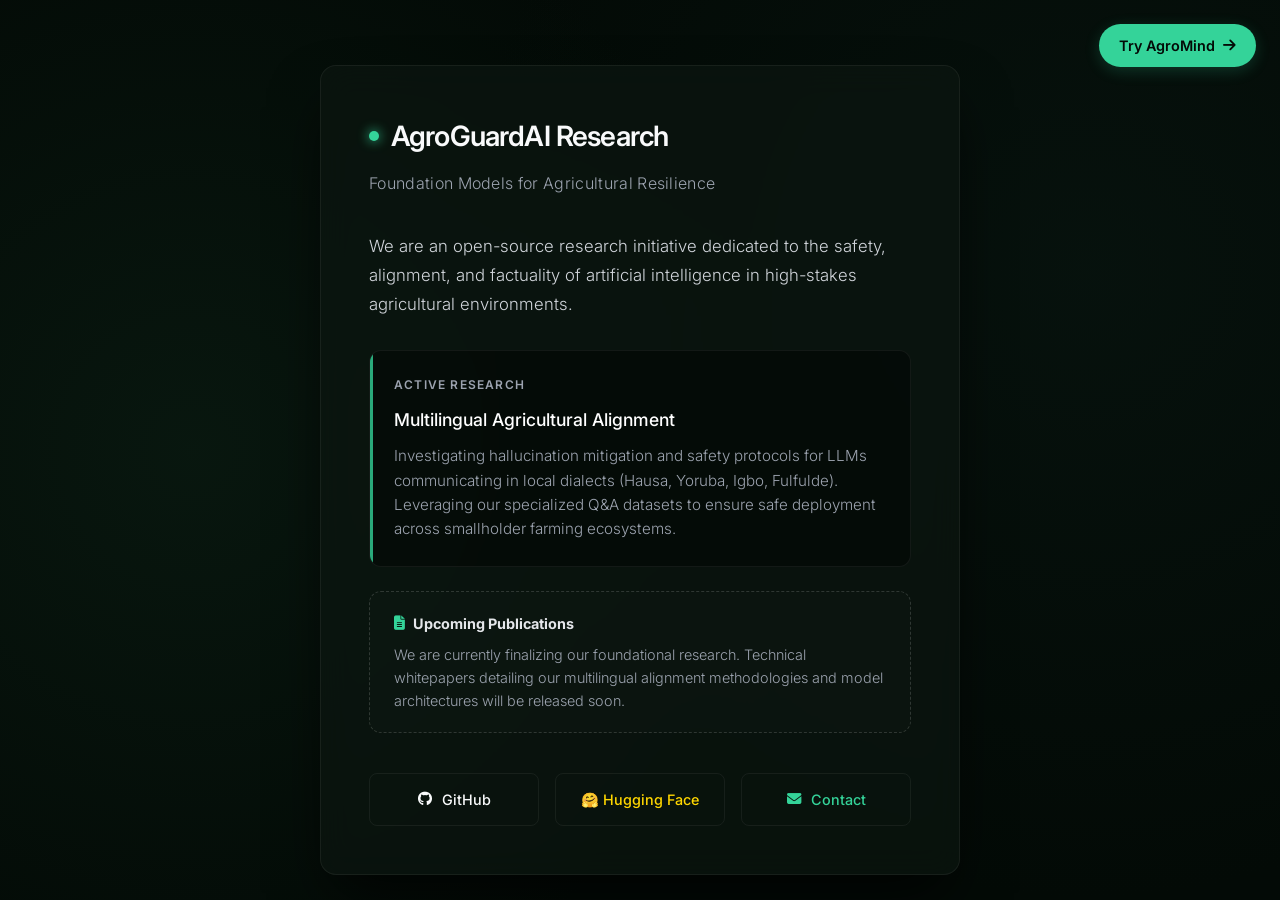
==== commit 2d9343dc: "Update branding and add AgroMind call to action Updated branding and added a call to action button f" ====
--- a/index.html
+++ b/index.html
@@ -3,7 +3,7 @@
 <head>
     <meta charset="UTF-8">
     <meta name="viewport" content="width=device-width, initial-scale=1.0">
-    <title>AgroguardAI Research | Safe Intelligence for Agriculture</title>
+    <title>AgroGuardAI Research | Safe Intelligence for Agriculture</title>
     
     <!-- Google Fonts: Inter -->
     <link rel="preconnect" href="https://fonts.googleapis.com">
@@ -33,7 +33,6 @@
 
         body {
             background-color: var(--bg-base);
-            /* Subtle radial gradients for a "deep tech" feel */
             background-image: 
                 radial-gradient(circle at 15% 50%, rgba(16, 42, 28, 0.4) 0%, transparent 50%),
                 radial-gradient(circle at 85% 30%, rgba(10, 25, 20, 0.5) 0%, transparent 50%);
@@ -48,7 +47,37 @@
             -webkit-font-smoothing: antialiased;
         }
 
-        /* Fade-in animation for premium feel */
+        /* Top Navigation for Try AgroMind */
+        .top-nav {
+            position: absolute;
+            top: 24px;
+            right: 24px;
+            z-index: 100;
+            animation: fadeIn 0.8s ease-out forwards;
+        }
+
+        .btn-agromind {
+            background: var(--accent-green);
+            color: #030a06;
+            padding: 10px 20px;
+            border-radius: 50px;
+            text-decoration: none;
+            font-weight: 600;
+            font-size: 0.9rem;
+            display: flex;
+            align-items: center;
+            gap: 8px;
+            box-shadow: 0 4px 15px rgba(52, 211, 153, 0.2);
+            transition: all 0.25s ease;
+        }
+
+        .btn-agromind:hover {
+            transform: translateY(-2px);
+            box-shadow: 0 6px 20px rgba(52, 211, 153, 0.4);
+            background: #2ebd85;
+        }
+
+        /* Fade-in animation */
         @keyframes fadeIn {
             from { opacity: 0; transform: translateY(10px); }
             to { opacity: 1; transform: translateY(0); }
@@ -65,6 +94,7 @@
             border: 1px solid var(--border-light);
             box-shadow: 0 30px 60px -12px rgba(0, 0, 0, 0.8);
             animation: fadeIn 0.8s ease-out forwards;
+            margin-top: 40px; /* Space for the top button on small screens */
         }
 
         .header {
@@ -103,7 +133,7 @@
             font-size: 1.05rem;
             font-weight: 300;
             color: #d1d5db;
-            margin-bottom: 40px;
+            margin-bottom: 32px;
             line-height: 1.7;
         }
 
@@ -111,13 +141,12 @@
             background: rgba(0, 0, 0, 0.4);
             border-radius: 12px;
             padding: 24px;
-            margin-bottom: 40px;
+            margin-bottom: 24px;
             border: 1px solid var(--border-light);
             position: relative;
             overflow: hidden;
         }
 
-        /* Subtle left border highlight for the focus area */
         .focus-area::before {
             content: '';
             position: absolute;
@@ -150,6 +179,34 @@
             font-size: 0.95rem;
             color: var(--text-secondary);
             font-weight: 300;
+        }
+
+        .upcoming-area {
+            border: 1px dashed rgba(255, 255, 255, 0.15);
+            border-radius: 12px;
+            padding: 20px 24px;
+            margin-bottom: 40px;
+            background: rgba(255, 255, 255, 0.01);
+        }
+
+        .upcoming-area h3 {
+            font-size: 0.9rem;
+            color: #e5e7eb;
+            margin-bottom: 8px;
+            display: flex;
+            align-items: center;
+            gap: 8px;
+        }
+        
+        .upcoming-area h3 i {
+            color: var(--accent-green);
+        }
+
+        .upcoming-area p {
+            font-size: 0.9rem;
+            color: var(--text-secondary);
+            font-weight: 300;
+            margin: 0;
         }
 
         .actions {
@@ -176,37 +233,32 @@
             color: var(--text-primary);
         }
 
-        .btn i {
-            font-size: 1.1rem;
-        }
-
         .btn:hover {
             border-color: var(--border-hover);
             background: rgba(255, 255, 255, 0.03);
             transform: translateY(-2px);
         }
 
-        .btn-hf {
-            color: #ffd700;
-        }
-        
+        .btn-hf { color: #ffd700; }
         .btn-hf:hover {
             border-color: rgba(255, 215, 0, 0.3);
             background: rgba(255, 215, 0, 0.03);
         }
 
-        .btn-email {
-            color: var(--accent-green);
-        }
-
+        .btn-email { color: var(--accent-green); }
         .btn-email:hover {
             border-color: rgba(52, 211, 153, 0.3);
             background: var(--accent-glow);
         }
 
         @media (max-width: 600px) {
+            .top-nav {
+                top: 16px;
+                right: 16px;
+            }
             .research-card {
                 padding: 32px 24px;
+                margin-top: 60px;
             }
             .actions {
                 flex-direction: column;
@@ -219,11 +271,18 @@
 </head>
 <body>
 
+    <!-- Top Right Call to Action -->
+    <div class="top-nav">
+        <a href="https://agromind.chat" class="btn-agromind" target="_blank" rel="noopener noreferrer">
+            Try AgroMind <i class="fas fa-arrow-right"></i>
+        </a>
+    </div>
+
     <div class="research-card">
         <div class="header">
             <div class="brand">
                 <div class="brand-indicator"></div>
-                <h1 class="logo-text">AgroguardAI Research</h1>
+                <h1 class="logo-text">AgroGuardAI Research</h1>
             </div>
             <p class="tagline">Foundation Models for Agricultural Resilience</p>
         </div>
@@ -240,11 +299,17 @@
             </p>
         </div>
 
+        <!-- Upcoming Publications Section -->
+        <div class="upcoming-area">
+            <h3><i class="fas fa-file-alt"></i> Upcoming Publications</h3>
+            <p>We are currently finalizing our foundational research. Technical whitepapers detailing our multilingual alignment methodologies and model architectures will be released soon.</p>
+        </div>
+
         <div class="actions">
             <a href="https://github.com/agroguardaiOSS" class="btn" target="_blank" rel="noopener noreferrer">
                 <i class="fab fa-github"></i> GitHub
             </a>
-            <a href="https://huggingface.co/AgroguardAI" class="btn btn-hf" target="_blank" rel="noopener noreferrer">
+            <a href="https://huggingface.co/AgroGuardAI" class="btn btn-hf" target="_blank" rel="noopener noreferrer">
                 🤗 Hugging Face
             </a>
             <a href="mailto:agroguardai1@gmail.com" class="btn btn-email">
@@ -254,4 +319,5 @@
     </div>
 
 </body>
-</html>
+                </html>
+                
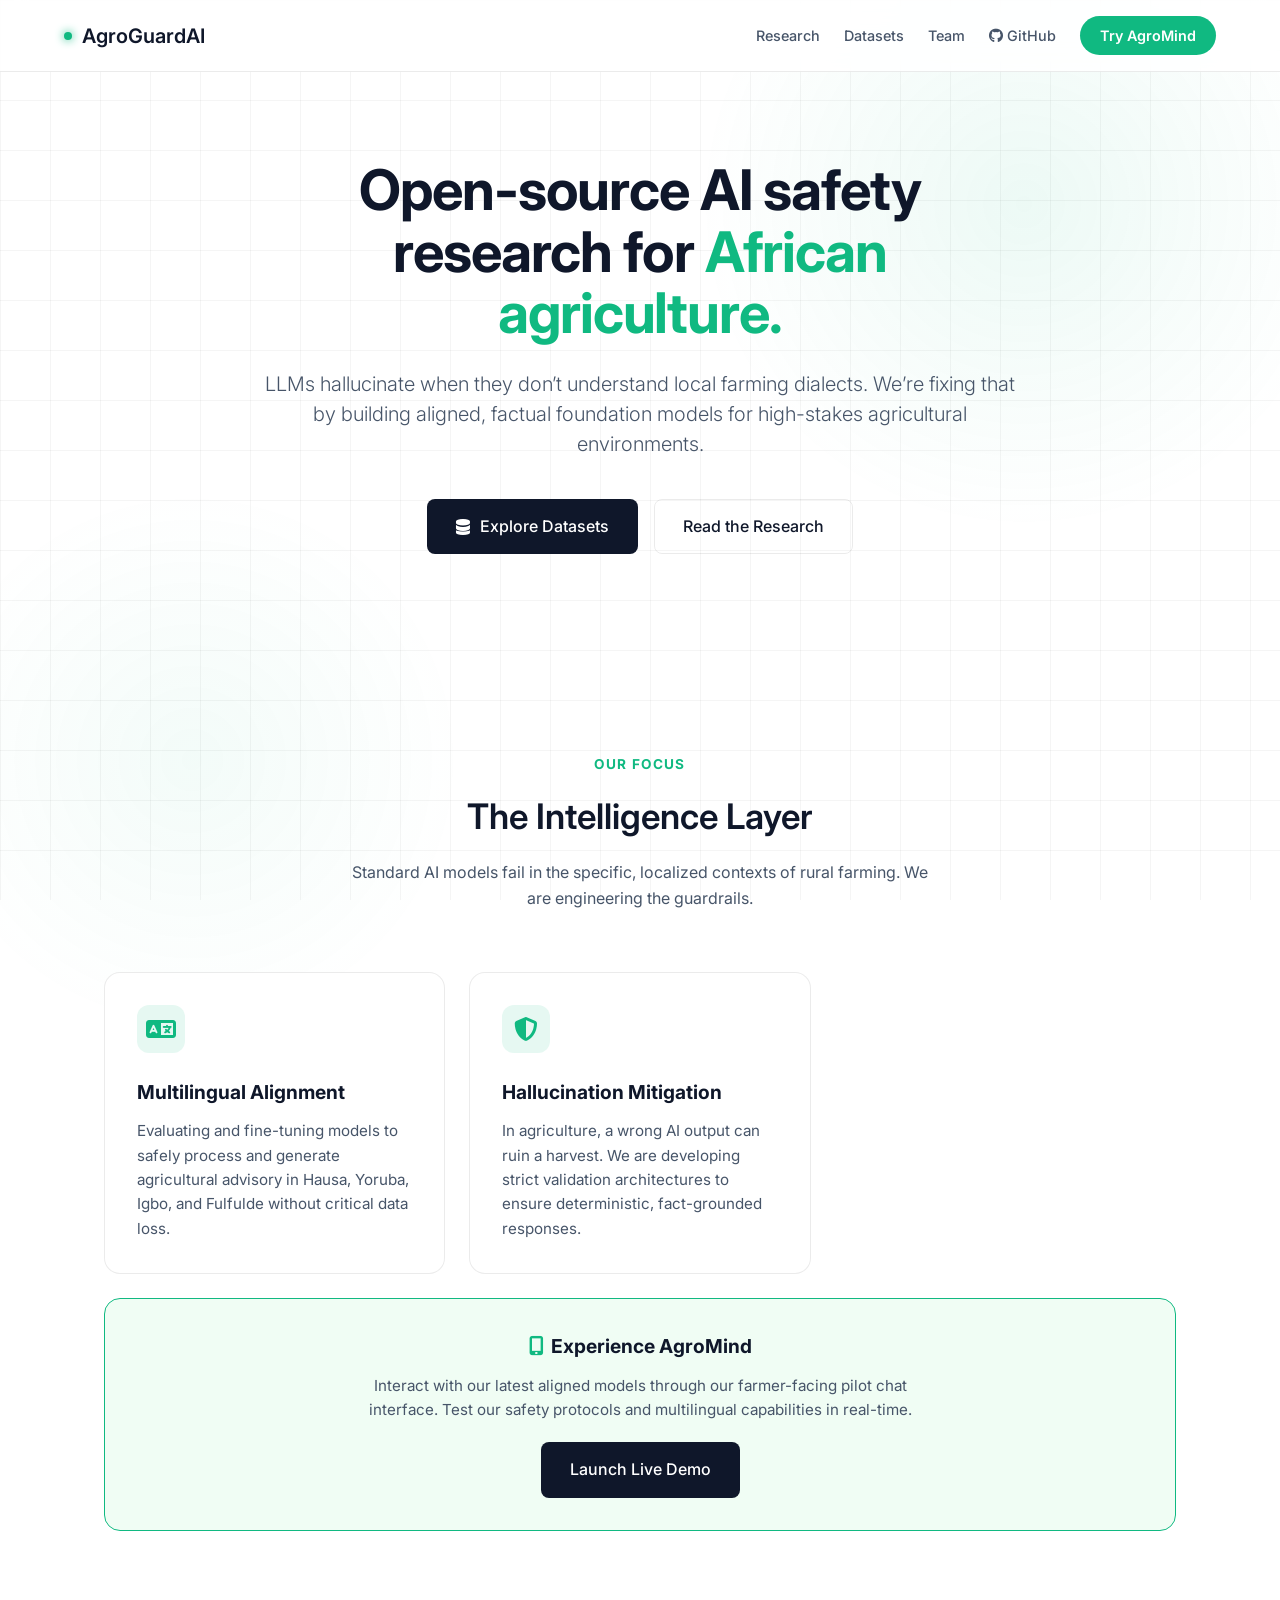
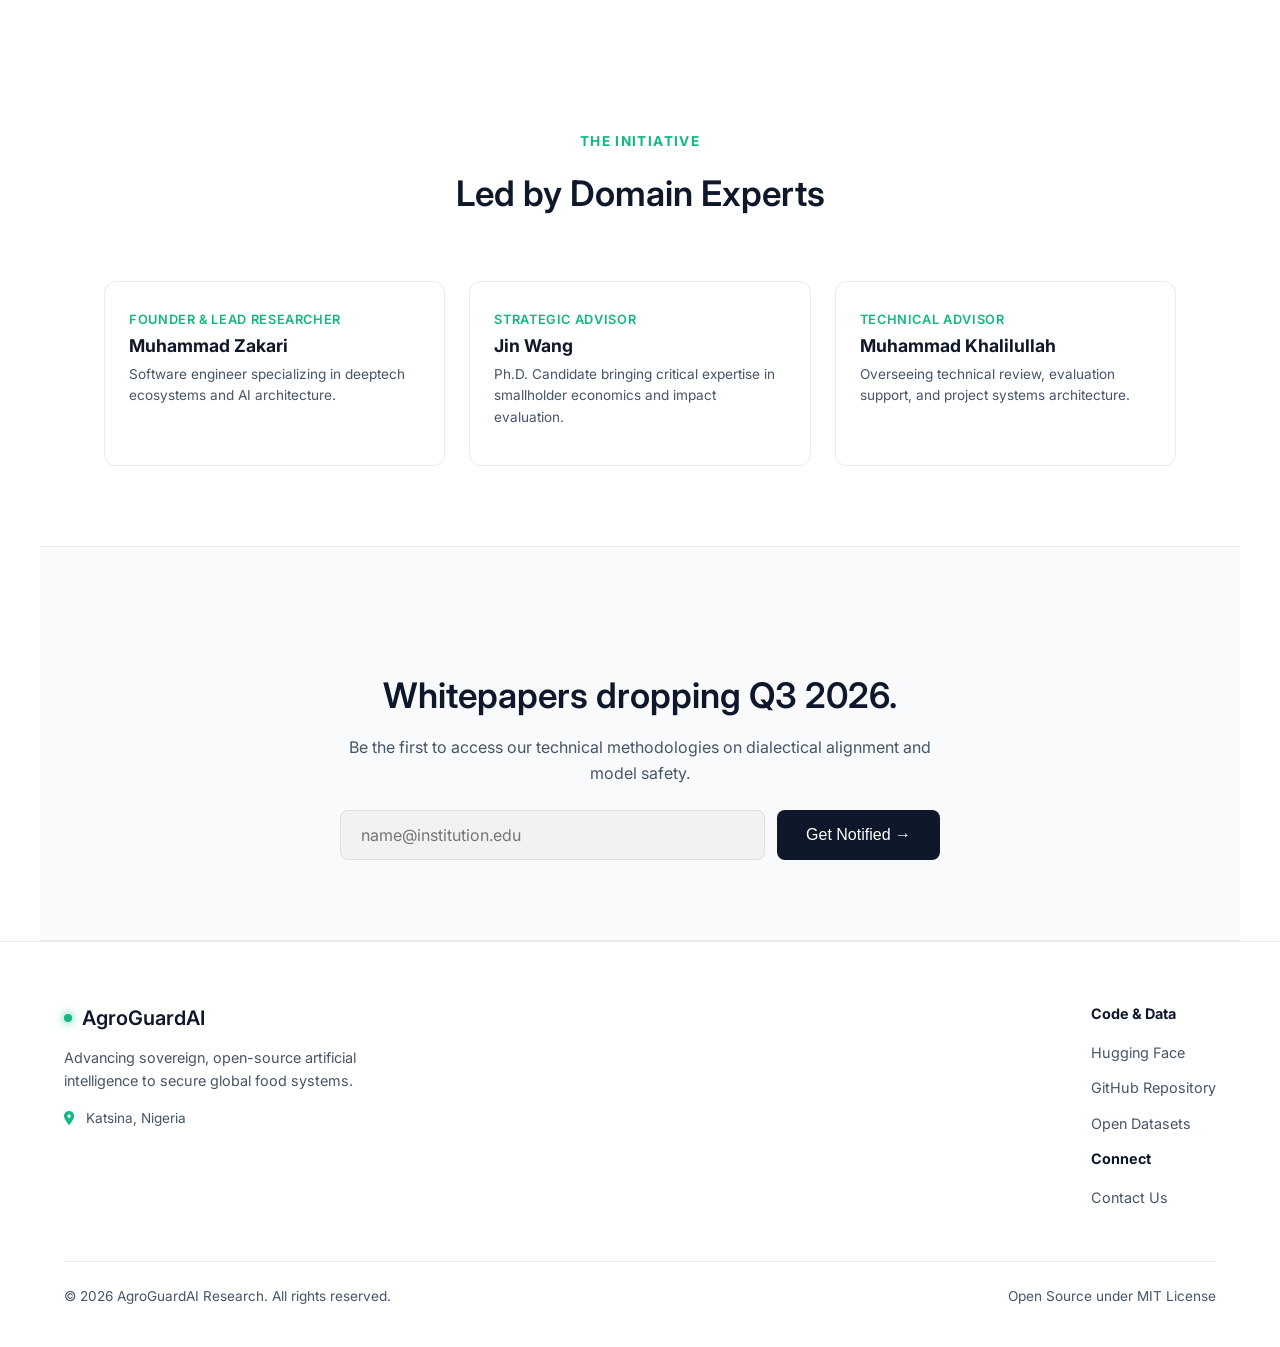
==== commit 044dca1d: "Update index.html" ====
--- a/index.html
+++ b/index.html
@@ -10,314 +10,309 @@
     <link rel="preconnect" href="https://fonts.gstatic.com" crossorigin>
     <link href="https://fonts.googleapis.com/css2?family=Inter:wght@300;400;500;600;700&display=swap" rel="stylesheet">
     
-    <!-- Font Awesome for icons -->
+    <!-- Font Awesome -->
     <link rel="stylesheet" href="https://cdnjs.cloudflare.com/ajax/libs/font-awesome/6.4.0/css/all.min.css">
     
     <style>
+        /* =========================================
+           LIGHT MODE (DEFAULT) VARIABLES
+           ========================================= */
         :root {
-            --bg-base: #030a06;
-            --card-bg: rgba(12, 22, 16, 0.7);
-            --accent-green: #34d399;
-            --accent-glow: rgba(52, 211, 153, 0.08);
-            --text-primary: #f9fafb;
-            --text-secondary: #9ca3af;
-            --border-light: rgba(255, 255, 255, 0.06);
-            --border-hover: rgba(255, 255, 255, 0.15);
-        }
-        
-        * {
-            box-sizing: border-box;
-            margin: 0;
-            padding: 0;
-        }
+            --bg-base: #ffffff;
+            --bg-alt: #f8fafc;
+            --card-bg: rgba(255, 255, 255, 0.7);
+            --accent-green: #10b981; 
+            --accent-glow: rgba(16, 185, 129, 0.1);
+            --text-primary: #0f172a;
+            --text-secondary: #475569;
+            --border-light: rgba(0, 0, 0, 0.08);
+            --border-hover: rgba(0, 0, 0, 0.15);
+            --grid-color: rgba(0, 0, 0, 0.04);
+            --glow-1: rgba(16, 185, 129, 0.08);
+            --glow-2: rgba(16, 185, 129, 0.05);
+            --nav-bg: rgba(255, 255, 255, 0.85);
+            --input-bg: rgba(0, 0, 0, 0.03);
+            --btn-try-text: #ffffff;
+            --agromind-card: #f0fdf4;
+        }
+
+        /* =========================================
+           DARK MODE VARIABLES (Auto-switches)
+           ========================================= */
+        @media (prefers-color-scheme: dark) {
+            :root {
+                --bg-base: #030a06;
+                --bg-alt: #05100a;
+                --card-bg: rgba(12, 22, 16, 0.7);
+                --accent-green: #34d399;
+                --accent-glow: rgba(52, 211, 153, 0.15);
+                --text-primary: #f9fafb;
+                --text-secondary: #9ca3af;
+                --border-light: rgba(255, 255, 255, 0.08);
+                --border-hover: rgba(255, 255, 255, 0.2);
+                --grid-color: rgba(255, 255, 255, 0.02);
+                --glow-1: rgba(16, 42, 28, 0.6);
+                --glow-2: rgba(10, 25, 20, 0.8);
+                --nav-bg: rgba(3, 10, 6, 0.8);
+                --input-bg: rgba(0, 0, 0, 0.5);
+                --btn-try-text: #030a06;
+                --agromind-card: rgba(52, 211, 153, 0.05);
+            }
+        }
+        
+        * { box-sizing: border-box; margin: 0; padding: 0; }
+        html { scroll-behavior: smooth; }
 
         body {
             background-color: var(--bg-base);
-            background-image: 
-                radial-gradient(circle at 15% 50%, rgba(16, 42, 28, 0.4) 0%, transparent 50%),
-                radial-gradient(circle at 85% 30%, rgba(10, 25, 20, 0.5) 0%, transparent 50%);
             color: var(--text-primary);
             font-family: 'Inter', sans-serif;
-            min-height: 100vh;
-            display: flex;
-            align-items: center;
-            justify-content: center;
-            padding: 24px;
             line-height: 1.6;
             -webkit-font-smoothing: antialiased;
-        }
-
-        /* Top Navigation for Try AgroMind */
-        .top-nav {
-            position: absolute;
-            top: 24px;
-            right: 24px;
-            z-index: 100;
-            animation: fadeIn 0.8s ease-out forwards;
-        }
-
-        .btn-agromind {
-            background: var(--accent-green);
-            color: #030a06;
-            padding: 10px 20px;
-            border-radius: 50px;
-            text-decoration: none;
-            font-weight: 600;
-            font-size: 0.9rem;
-            display: flex;
-            align-items: center;
-            gap: 8px;
-            box-shadow: 0 4px 15px rgba(52, 211, 153, 0.2);
-            transition: all 0.25s ease;
-        }
-
-        .btn-agromind:hover {
-            transform: translateY(-2px);
-            box-shadow: 0 6px 20px rgba(52, 211, 153, 0.4);
-            background: #2ebd85;
-        }
-
-        /* Fade-in animation */
-        @keyframes fadeIn {
-            from { opacity: 0; transform: translateY(10px); }
-            to { opacity: 1; transform: translateY(0); }
-        }
-
-        .research-card {
-            max-width: 640px;
-            width: 100%;
-            padding: 48px;
-            border-radius: 16px;
-            background: var(--card-bg);
-            backdrop-filter: blur(16px);
-            -webkit-backdrop-filter: blur(16px);
-            border: 1px solid var(--border-light);
-            box-shadow: 0 30px 60px -12px rgba(0, 0, 0, 0.8);
-            animation: fadeIn 0.8s ease-out forwards;
-            margin-top: 40px; /* Space for the top button on small screens */
-        }
-
-        .header {
-            margin-bottom: 36px;
-        }
-
+            overflow-x: hidden;
+            transition: background-color 0.3s, color 0.3s;
+        }
+
+        /* Backgrounds */
+        .bg-grid {
+            position: fixed; top: 0; left: 0; width: 100vw; height: 100vh;
+            background-image: linear-gradient(to right, var(--grid-color) 1px, transparent 1px),
+                              linear-gradient(to bottom, var(--grid-color) 1px, transparent 1px);
+            background-size: 50px 50px; z-index: -2;
+            transition: background-image 0.3s;
+        }
+        .bg-glow, .bg-glow-2 {
+            position: fixed; z-index: -1; border-radius: 50%; transition: background 0.3s;
+        }
+        .bg-glow { top: -20%; right: -10%; width: 60vw; height: 60vw; background: radial-gradient(circle, var(--glow-1) 0%, transparent 60%); }
+        .bg-glow-2 { bottom: -20%; left: -10%; width: 50vw; height: 50vw; background: radial-gradient(circle, var(--glow-2) 0%, transparent 60%); }
+
+        /* Navigation */
+        nav {
+            position: fixed; top: 0; width: 100%; padding: 16px 5%;
+            display: flex; justify-content: space-between; align-items: center;
+            background: var(--nav-bg); backdrop-filter: blur(12px); -webkit-backdrop-filter: blur(12px);
+            border-bottom: 1px solid var(--border-light); z-index: 1000;
+        }
         .brand {
-            display: flex;
-            align-items: center;
-            gap: 12px;
-            margin-bottom: 12px;
-        }
-
-        .brand-indicator {
-            width: 10px;
-            height: 10px;
-            background-color: var(--accent-green);
-            border-radius: 50%;
-            box-shadow: 0 0 12px var(--accent-green);
-        }
-
-        .logo-text {
-            font-size: 1.75rem;
-            font-weight: 600;
-            letter-spacing: -0.03em;
-        }
-
-        .tagline {
-            color: var(--text-secondary);
-            font-size: 1rem;
-            font-weight: 300;
-            letter-spacing: 0.02em;
-        }
-
-        .mission-statement {
-            font-size: 1.05rem;
-            font-weight: 300;
-            color: #d1d5db;
-            margin-bottom: 32px;
-            line-height: 1.7;
-        }
-
-        .focus-area {
-            background: rgba(0, 0, 0, 0.4);
-            border-radius: 12px;
-            padding: 24px;
-            margin-bottom: 24px;
-            border: 1px solid var(--border-light);
-            position: relative;
-            overflow: hidden;
-        }
-
-        .focus-area::before {
-            content: '';
-            position: absolute;
-            left: 0;
-            top: 0;
-            bottom: 0;
-            width: 3px;
-            background: var(--accent-green);
-            opacity: 0.8;
-        }
-
-        .focus-label {
-            font-size: 0.75rem;
-            text-transform: uppercase;
-            letter-spacing: 0.1em;
-            color: var(--text-secondary);
-            font-weight: 600;
-            margin-bottom: 12px;
-            display: block;
-        }
-
-        .focus-title {
-            font-size: 1.1rem;
-            font-weight: 500;
-            margin-bottom: 10px;
-            color: #ffffff;
-        }
-
-        .focus-desc {
-            font-size: 0.95rem;
-            color: var(--text-secondary);
-            font-weight: 300;
-        }
-
-        .upcoming-area {
-            border: 1px dashed rgba(255, 255, 255, 0.15);
-            border-radius: 12px;
-            padding: 20px 24px;
-            margin-bottom: 40px;
-            background: rgba(255, 255, 255, 0.01);
-        }
-
-        .upcoming-area h3 {
-            font-size: 0.9rem;
-            color: #e5e7eb;
-            margin-bottom: 8px;
-            display: flex;
-            align-items: center;
-            gap: 8px;
-        }
-        
-        .upcoming-area h3 i {
-            color: var(--accent-green);
-        }
-
-        .upcoming-area p {
-            font-size: 0.9rem;
-            color: var(--text-secondary);
-            font-weight: 300;
-            margin: 0;
-        }
-
-        .actions {
-            display: flex;
-            gap: 16px;
-            flex-wrap: wrap;
-        }
-
-        .btn {
-            flex: 1;
-            min-width: 160px;
-            display: flex;
-            align-items: center;
-            justify-content: center;
-            gap: 10px;
-            padding: 14px 20px;
-            border-radius: 8px;
-            text-decoration: none;
-            font-size: 0.9rem;
-            font-weight: 500;
-            transition: all 0.25s ease;
-            background: transparent;
-            border: 1px solid var(--border-light);
-            color: var(--text-primary);
-        }
-
-        .btn:hover {
-            border-color: var(--border-hover);
-            background: rgba(255, 255, 255, 0.03);
-            transform: translateY(-2px);
-        }
-
-        .btn-hf { color: #ffd700; }
-        .btn-hf:hover {
-            border-color: rgba(255, 215, 0, 0.3);
-            background: rgba(255, 215, 0, 0.03);
-        }
-
-        .btn-email { color: var(--accent-green); }
-        .btn-email:hover {
-            border-color: rgba(52, 211, 153, 0.3);
-            background: var(--accent-glow);
-        }
-
-        @media (max-width: 600px) {
-            .top-nav {
-                top: 16px;
-                right: 16px;
-            }
-            .research-card {
-                padding: 32px 24px;
-                margin-top: 60px;
-            }
-            .actions {
-                flex-direction: column;
-            }
-            .btn {
-                width: 100%;
-            }
+            display: flex; align-items: center; gap: 10px;
+            font-size: 1.25rem; font-weight: 600; text-decoration: none; color: var(--text-primary);
+        }
+        .brand-indicator { width: 8px; height: 8px; background-color: var(--accent-green); border-radius: 50%; box-shadow: 0 0 10px var(--accent-green); }
+        
+        .nav-right { display: flex; align-items: center; gap: 24px; }
+        .nav-links { display: flex; gap: 24px; align-items: center; }
+        .nav-links a { color: var(--text-secondary); text-decoration: none; font-size: 0.9rem; font-weight: 500; transition: color 0.2s; }
+        .nav-links a:hover { color: var(--text-primary); }
+        
+        .btn-try {
+            background: var(--accent-green); color: var(--btn-try-text) !important;
+            padding: 8px 20px; border-radius: 50px; font-weight: 600; font-size: 0.9rem;
+            display: flex; align-items: center; gap: 8px; transition: all 0.2s; text-decoration: none;
+            white-space: nowrap;
+        }
+        .btn-try:hover { transform: translateY(-2px); box-shadow: 0 4px 15px var(--accent-glow); }
+
+        /* Sections */
+        section { padding: 120px 5% 80px; max-width: 1200px; margin: 0 auto; }
+        .section-header { text-align: center; margin-bottom: 60px; }
+        .section-tag { color: var(--accent-green); font-size: 0.85rem; font-weight: 700; text-transform: uppercase; letter-spacing: 0.1em; display: block; margin-bottom: 12px; }
+        .section-title { font-size: 2.2rem; font-weight: 600; margin-bottom: 16px; }
+
+        /* Hero */
+        .hero { text-align: center; max-width: 900px; padding-top: 160px; }
+        .hero h1 { font-size: 3.5rem; font-weight: 700; line-height: 1.1; margin-bottom: 24px; letter-spacing: -0.02em; }
+        .hero h1 span { color: var(--accent-green); }
+        .hero p { font-size: 1.25rem; color: var(--text-secondary); margin-bottom: 40px; font-weight: 300; line-height: 1.5; }
+        
+        .hero-actions { display: flex; justify-content: center; gap: 16px; flex-wrap: wrap; }
+        .btn { padding: 14px 28px; border-radius: 8px; font-size: 1rem; font-weight: 500; text-decoration: none; transition: all 0.2s; display: flex; align-items: center; gap: 10px; cursor: pointer; border: 1px solid transparent; }
+        .btn-primary { background: var(--text-primary); color: var(--bg-base); }
+        .btn-primary:hover { transform: translateY(-2px); opacity: 0.9; }
+        .btn-outline { background: transparent; color: var(--text-primary); border-color: var(--border-light); }
+        .btn-outline:hover { background: var(--border-light); border-color: var(--border-hover); transform: translateY(-2px); }
+
+        /* Features */
+        .features-grid { display: grid; grid-template-columns: repeat(auto-fit, minmax(300px, 1fr)); gap: 24px; }
+        .feature-card {
+            background: var(--card-bg); border: 1px solid var(--border-light);
+            border-radius: 16px; padding: 32px; backdrop-filter: blur(12px); -webkit-backdrop-filter: blur(12px);
+            transition: transform 0.2s, border-color 0.2s;
+        }
+        .feature-card:hover { transform: translateY(-5px); border-color: var(--border-hover); }
+        .feature-icon { width: 48px; height: 48px; background: var(--accent-glow); color: var(--accent-green); border-radius: 12px; display: flex; align-items: center; justify-content: center; font-size: 1.5rem; margin-bottom: 24px; }
+        .feature-card h3 { font-size: 1.2rem; margin-bottom: 12px; }
+        .feature-card p { color: var(--text-secondary); font-size: 0.95rem; }
+
+        /* AgroMind Callout Card */
+        .agromind-card {
+            grid-column: 1 / -1; 
+            background: var(--agromind-card);
+            border: 1px solid var(--accent-green);
+            display: flex; flex-direction: column; align-items: center; text-align: center;
+        }
+        .agromind-card h3 { color: var(--text-primary); display: flex; align-items: center; gap: 8px; }
+        .agromind-card p { max-width: 600px; margin: 0 auto 20px; }
+
+        /* Team */
+        .team-grid { display: grid; grid-template-columns: repeat(auto-fit, minmax(250px, 1fr)); gap: 24px; margin-top: 40px; }
+        .team-member { padding: 24px; border-radius: 12px; border: 1px solid var(--border-light); background: var(--card-bg); }
+        .team-member h4 { font-size: 1.1rem; margin-bottom: 4px; color: var(--text-primary); }
+        .team-member p { color: var(--text-secondary); font-size: 0.85rem; margin-bottom: 12px; }
+        .team-member .role { color: var(--accent-green); font-weight: 600; font-size: 0.8rem; text-transform: uppercase; letter-spacing: 0.05em; }
+
+        /* CTA */
+        .cta-section { background: var(--bg-alt); border-top: 1px solid var(--border-light); border-bottom: 1px solid var(--border-light); }
+        .cta-container { max-width: 600px; margin: 0 auto; text-align: center; }
+        .email-form { display: flex; gap: 12px; margin-top: 24px; flex-direction: column; }
+        @media(min-width: 480px) { .email-form { flex-direction: row; } }
+        .email-input { flex: 1; padding: 14px 20px; border-radius: 8px; border: 1px solid var(--border-light); background: var(--input-bg); color: var(--text-primary); font-family: 'Inter'; font-size: 1rem; }
+        .email-input:focus { outline: none; border-color: var(--accent-green); background: transparent; }
+
+        /* Footer */
+        footer { padding: 60px 5% 40px; border-top: 1px solid var(--border-light); background: var(--bg-base); }
+        .footer-content { max-width: 1200px; margin: 0 auto; display: flex; flex-wrap: wrap; justify-content: space-between; gap: 40px; }
+        .footer-brand p { color: var(--text-secondary); font-size: 0.9rem; margin-top: 12px; max-width: 300px; }
+        .link-group h5 { font-size: 0.9rem; margin-bottom: 16px; color: var(--text-primary); }
+        .link-group a { display: block; color: var(--text-secondary); text-decoration: none; font-size: 0.9rem; margin-bottom: 12px; transition: color 0.2s; }
+        .link-group a:hover { color: var(--accent-green); }
+        .footer-bottom { max-width: 1200px; margin: 40px auto 0; padding-top: 24px; border-top: 1px solid var(--border-light); display: flex; justify-content: space-between; color: var(--text-secondary); font-size: 0.85rem; }
+
+        /* Mobile Adjustments */
+        @media (max-width: 768px) {
+            .nav-links { display: none; } /* Hides text links on mobile */
+            .hero h1 { font-size: 2.5rem; }
+            .hero p { font-size: 1.1rem; }
+            section { padding: 100px 5% 60px; }
         }
     </style>
 </head>
 <body>
 
-    <!-- Top Right Call to Action -->
-    <div class="top-nav">
-        <a href="https://agromind.chat" class="btn-agromind" target="_blank" rel="noopener noreferrer">
-            Try AgroMind <i class="fas fa-arrow-right"></i>
+    <div class="bg-grid"></div>
+    <div class="bg-glow"></div>
+    <div class="bg-glow-2"></div>
+
+    <nav>
+        <a href="#" class="brand">
+            <div class="brand-indicator"></div>
+            AgroGuardAI
         </a>
-    </div>
-
-    <div class="research-card">
-        <div class="header">
-            <div class="brand">
-                <div class="brand-indicator"></div>
-                <h1 class="logo-text">AgroGuardAI Research</h1>
-            </div>
-            <p class="tagline">Foundation Models for Agricultural Resilience</p>
-        </div>
-
-        <p class="mission-statement">
-            We are an open-source research initiative dedicated to the safety, alignment, and factuality of artificial intelligence in high-stakes agricultural environments.
-        </p>
-
-        <div class="focus-area">
-            <span class="focus-label">Active Research</span>
-            <h2 class="focus-title">Multilingual Agricultural Alignment</h2>
-            <p class="focus-desc">
-                Investigating hallucination mitigation and safety protocols for LLMs communicating in local dialects (Hausa, Yoruba, Igbo, Fulfulde). Leveraging our specialized Q&A datasets to ensure safe deployment across smallholder farming ecosystems.
-            </p>
-        </div>
-
-        <!-- Upcoming Publications Section -->
-        <div class="upcoming-area">
-            <h3><i class="fas fa-file-alt"></i> Upcoming Publications</h3>
-            <p>We are currently finalizing our foundational research. Technical whitepapers detailing our multilingual alignment methodologies and model architectures will be released soon.</p>
-        </div>
-
-        <div class="actions">
-            <a href="https://github.com/agroguardaiOSS" class="btn" target="_blank" rel="noopener noreferrer">
-                <i class="fab fa-github"></i> GitHub
-            </a>
-            <a href="https://huggingface.co/AgroGuardAI" class="btn btn-hf" target="_blank" rel="noopener noreferrer">
-                🤗 Hugging Face
-            </a>
-            <a href="mailto:agroguardai1@gmail.com" class="btn btn-email">
-                <i class="fas fa-envelope"></i> Contact
-            </a>
-        </div>
-    </div>
+        
+        <!-- The Nav Right container ensures the Try button stays visible even when text links hide -->
+        <div class="nav-right">
+            <div class="nav-links">
+                <a href="#research">Research</a>
+                <a href="#datasets">Datasets</a>
+                <a href="#team">Team</a>
+                <a href="https://github.com/agroguardaiOSS" target="_blank"><i class="fab fa-github"></i> GitHub</a>
+            </div>
+            <a href="https://agromind.chat" class="btn-try" target="_blank">Try AgroMind</a>
+        </div>
+    </nav>
+
+    <section class="hero">
+        <h1>Open-source AI safety research for <span>African agriculture.</span></h1>
+        <p>LLMs hallucinate when they don’t understand local farming dialects. We’re fixing that by building aligned, factual foundation models for high-stakes agricultural environments.</p>
+        <div class="hero-actions">
+            <a href="#datasets" class="btn btn-primary"><i class="fas fa-database"></i> Explore Datasets</a>
+            <a href="#whitepaper" class="btn btn-outline">Read the Research</a>
+        </div>
+    </section>
+
+    <section id="research">
+        <div class="section-header">
+            <span class="section-tag">Our Focus</span>
+            <h2 class="section-title">The Intelligence Layer</h2>
+            <p style="color: var(--text-secondary); max-width: 600px; margin: 0 auto;">Standard AI models fail in the specific, localized contexts of rural farming. We are engineering the guardrails.</p>
+        </div>
+        
+        <div class="features-grid">
+            <div class="feature-card">
+                <div class="feature-icon"><i class="fas fa-language"></i></div>
+                <h3>Multilingual Alignment</h3>
+                <p>Evaluating and fine-tuning models to safely process and generate agricultural advisory in Hausa, Yoruba, Igbo, and Fulfulde without critical data loss.</p>
+            </div>
+            <div class="feature-card">
+                <div class="feature-icon"><i class="fas fa-shield-alt"></i></div>
+                <h3>Hallucination Mitigation</h3>
+                <p>In agriculture, a wrong AI output can ruin a harvest. We are developing strict validation architectures to ensure deterministic, fact-grounded responses.</p>
+            </div>
+            
+            <!-- NEW: AgroMind Live Demo Card -->
+            <div class="feature-card agromind-card">
+                <h3><i class="fas fa-mobile-alt" style="color: var(--accent-green);"></i> Experience AgroMind</h3>
+                <p>Interact with our latest aligned models through our farmer-facing pilot chat interface. Test our safety protocols and multilingual capabilities in real-time.</p>
+                <a href="https://agromind.chat" class="btn btn-primary" target="_blank">Launch Live Demo</a>
+            </div>
+        </div>
+    </section>
+
+    <section id="team">
+        <div class="section-header">
+            <span class="section-tag">The Initiative</span>
+            <h2 class="section-title">Led by Domain Experts</h2>
+        </div>
+        <div class="team-grid">
+            <div class="team-member">
+                <span class="role">Founder & Lead Researcher</span>
+                <h4>Muhammad Zakari</h4>
+                <p>Software engineer specializing in deeptech ecosystems and AI architecture.</p>
+            </div>
+            <div class="team-member">
+                <span class="role">Strategic Advisor</span>
+                <h4>Jin Wang</h4>
+                <p>Ph.D. Candidate bringing critical expertise in smallholder economics and impact evaluation.</p>
+            </div>
+            <div class="team-member">
+                <span class="role">Technical Advisor</span>
+                <h4>Muhammad Khalilullah</h4>
+                <p>Overseeing technical review, evaluation support, and project systems architecture.</p>
+            </div>
+        </div>
+    </section>
+
+    <section id="whitepaper" class="cta-section">
+        <div class="cta-container">
+            <h2 class="section-title" style="margin-bottom: 12px;">Whitepapers dropping Q3 2026.</h2>
+            <p style="color: var(--text-secondary);">Be the first to access our technical methodologies on dialectical alignment and model safety.</p>
+            <form class="email-form" onsubmit="event.preventDefault();">
+                <input type="email" class="email-input" placeholder="name@institution.edu" required>
+                <button type="submit" class="btn btn-primary">Get Notified &rarr;</button>
+            </form>
+        </div>
+    </section>
+
+    <footer>
+        <div class="footer-content">
+            <div class="footer-brand">
+                <a href="#" class="brand">
+                    <div class="brand-indicator"></div> AgroGuardAI
+                </a>
+                <p>Advancing sovereign, open-source artificial intelligence to secure global food systems.</p>
+                <div style="margin-top: 16px; color: var(--text-secondary); font-size: 0.85rem;">
+                    <i class="fas fa-map-marker-alt" style="color: var(--accent-green); margin-right: 8px;"></i> Katsina, Nigeria
+                </div>
+            </div>
+            <div class="footer-links">
+                <div class="link-group">
+                    <h5>Code & Data</h5>
+                    <a href="https://huggingface.co/AgroGuardAI" target="_blank">Hugging Face</a>
+                    <a href="https://github.com/agroguardaiOSS" target="_blank">GitHub Repository</a>
+                    <a href="#">Open Datasets</a>
+                </div>
+                <div class="link-group">
+                    <h5>Connect</h5>
+                    <a href="mailto:agroguardai1@gmail.com">Contact Us</a>
+                </div>
+            </div>
+        </div>
+        <div class="footer-bottom">
+            <span>&copy; 2026 AgroGuardAI Research. All rights reserved.</span>
+            <span>Open Source under MIT License</span>
+        </div>
+    </footer>
 
 </body>
-                </html>
-                
+    </html>
+                    
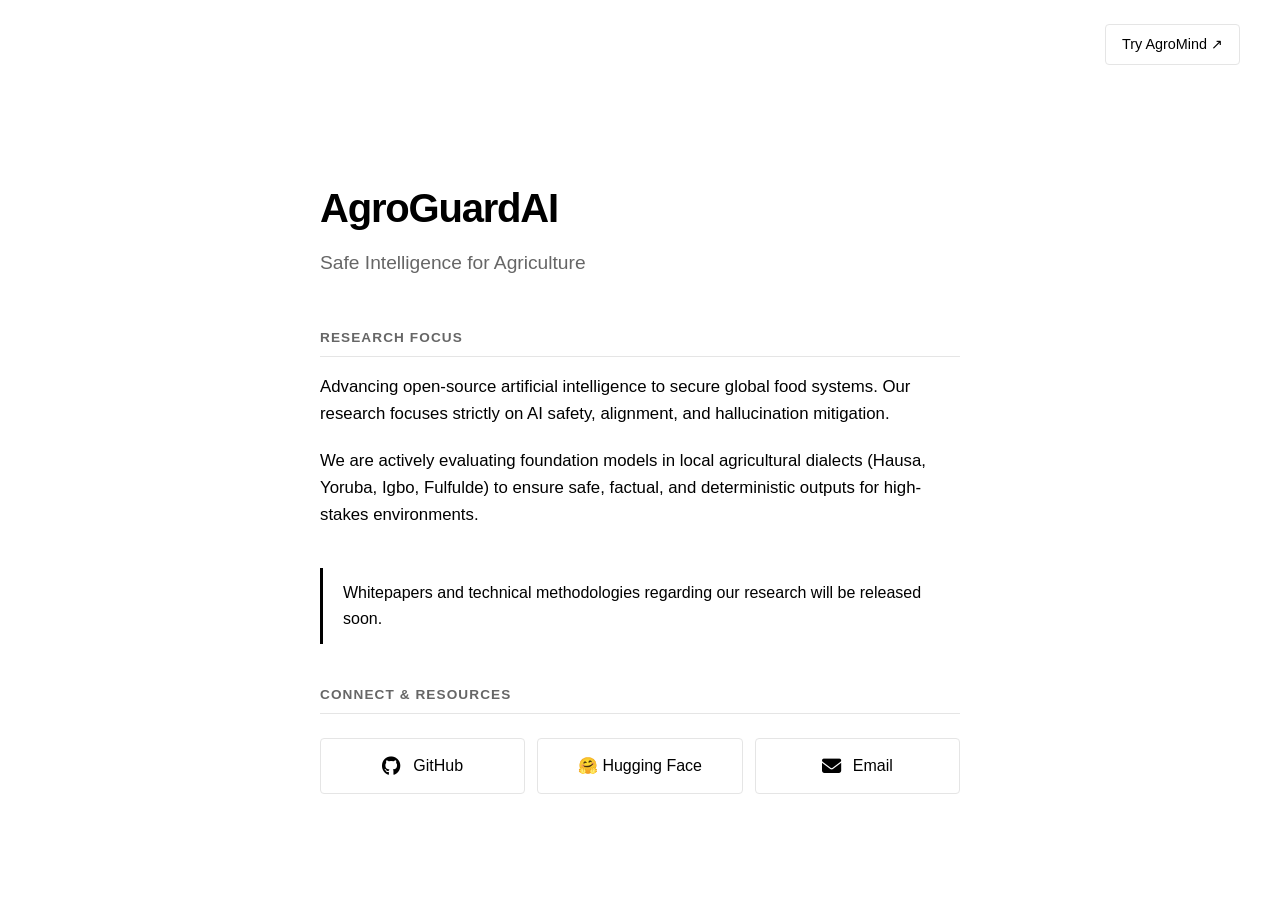
==== commit 92164599: "Update index.html" ====
--- a/index.html
+++ b/index.html
@@ -3,316 +3,182 @@
 <head>
     <meta charset="UTF-8">
     <meta name="viewport" content="width=device-width, initial-scale=1.0">
-    <title>AgroGuardAI Research | Safe Intelligence for Agriculture</title>
-    
-    <!-- Google Fonts: Inter -->
-    <link rel="preconnect" href="https://fonts.googleapis.com">
-    <link rel="preconnect" href="https://fonts.gstatic.com" crossorigin>
-    <link href="https://fonts.googleapis.com/css2?family=Inter:wght@300;400;500;600;700&display=swap" rel="stylesheet">
-    
-    <!-- Font Awesome -->
+    <title>AgroGuardAI Research</title>
     <link rel="stylesheet" href="https://cdnjs.cloudflare.com/ajax/libs/font-awesome/6.4.0/css/all.min.css">
-    
     <style>
-        /* =========================================
-           LIGHT MODE (DEFAULT) VARIABLES
-           ========================================= */
         :root {
-            --bg-base: #ffffff;
-            --bg-alt: #f8fafc;
-            --card-bg: rgba(255, 255, 255, 0.7);
-            --accent-green: #10b981; 
-            --accent-glow: rgba(16, 185, 129, 0.1);
-            --text-primary: #0f172a;
-            --text-secondary: #475569;
-            --border-light: rgba(0, 0, 0, 0.08);
-            --border-hover: rgba(0, 0, 0, 0.15);
-            --grid-color: rgba(0, 0, 0, 0.04);
-            --glow-1: rgba(16, 185, 129, 0.08);
-            --glow-2: rgba(16, 185, 129, 0.05);
-            --nav-bg: rgba(255, 255, 255, 0.85);
-            --input-bg: rgba(0, 0, 0, 0.03);
-            --btn-try-text: #ffffff;
-            --agromind-card: #f0fdf4;
+            --bg: #ffffff;
+            --text: #000000;
+            --gray: #666666;
+            --border: #e5e5e5;
         }
-
-        /* =========================================
-           DARK MODE VARIABLES (Auto-switches)
-           ========================================= */
+        
         @media (prefers-color-scheme: dark) {
             :root {
-                --bg-base: #030a06;
-                --bg-alt: #05100a;
-                --card-bg: rgba(12, 22, 16, 0.7);
-                --accent-green: #34d399;
-                --accent-glow: rgba(52, 211, 153, 0.15);
-                --text-primary: #f9fafb;
-                --text-secondary: #9ca3af;
-                --border-light: rgba(255, 255, 255, 0.08);
-                --border-hover: rgba(255, 255, 255, 0.2);
-                --grid-color: rgba(255, 255, 255, 0.02);
-                --glow-1: rgba(16, 42, 28, 0.6);
-                --glow-2: rgba(10, 25, 20, 0.8);
-                --nav-bg: rgba(3, 10, 6, 0.8);
-                --input-bg: rgba(0, 0, 0, 0.5);
-                --btn-try-text: #030a06;
-                --agromind-card: rgba(52, 211, 153, 0.05);
+                --bg: #0a0a0a;
+                --text: #ffffff;
+                --gray: #a3a3a3;
+                --border: #333333;
             }
         }
         
-        * { box-sizing: border-box; margin: 0; padding: 0; }
-        html { scroll-behavior: smooth; }
-
         body {
-            background-color: var(--bg-base);
-            color: var(--text-primary);
-            font-family: 'Inter', sans-serif;
+            background-color: var(--bg);
+            color: var(--text);
+            font-family: -apple-system, BlinkMacSystemFont, "Segoe UI", Roboto, Helvetica, Arial, sans-serif;
             line-height: 1.6;
-            -webkit-font-smoothing: antialiased;
-            overflow-x: hidden;
-            transition: background-color 0.3s, color 0.3s;
+            margin: 0;
+            padding: 0;
+            display: flex;
+            flex-direction: column;
+            min-height: 100vh;
         }
 
-        /* Backgrounds */
-        .bg-grid {
-            position: fixed; top: 0; left: 0; width: 100vw; height: 100vh;
-            background-image: linear-gradient(to right, var(--grid-color) 1px, transparent 1px),
-                              linear-gradient(to bottom, var(--grid-color) 1px, transparent 1px);
-            background-size: 50px 50px; z-index: -2;
-            transition: background-image 0.3s;
+        /* Top Bar */
+        .top-bar {
+            display: flex;
+            justify-content: flex-end;
+            padding: 24px 40px;
         }
-        .bg-glow, .bg-glow-2 {
-            position: fixed; z-index: -1; border-radius: 50%; transition: background 0.3s;
+
+        .try-link {
+            color: var(--text);
+            text-decoration: none;
+            font-weight: 500;
+            border: 1px solid var(--border);
+            padding: 8px 16px;
+            border-radius: 4px;
+            font-size: 0.9rem;
+            transition: all 0.2s ease;
         }
-        .bg-glow { top: -20%; right: -10%; width: 60vw; height: 60vw; background: radial-gradient(circle, var(--glow-1) 0%, transparent 60%); }
-        .bg-glow-2 { bottom: -20%; left: -10%; width: 50vw; height: 50vw; background: radial-gradient(circle, var(--glow-2) 0%, transparent 60%); }
 
-        /* Navigation */
-        nav {
-            position: fixed; top: 0; width: 100%; padding: 16px 5%;
-            display: flex; justify-content: space-between; align-items: center;
-            background: var(--nav-bg); backdrop-filter: blur(12px); -webkit-backdrop-filter: blur(12px);
-            border-bottom: 1px solid var(--border-light); z-index: 1000;
+        .try-link:hover {
+            background: var(--text);
+            color: var(--bg);
         }
-        .brand {
-            display: flex; align-items: center; gap: 10px;
-            font-size: 1.25rem; font-weight: 600; text-decoration: none; color: var(--text-primary);
+
+        /* Main Content */
+        .container {
+            max-width: 640px;
+            margin: 60px auto auto;
+            padding: 0 24px 60px;
         }
-        .brand-indicator { width: 8px; height: 8px; background-color: var(--accent-green); border-radius: 50%; box-shadow: 0 0 10px var(--accent-green); }
-        
-        .nav-right { display: flex; align-items: center; gap: 24px; }
-        .nav-links { display: flex; gap: 24px; align-items: center; }
-        .nav-links a { color: var(--text-secondary); text-decoration: none; font-size: 0.9rem; font-weight: 500; transition: color 0.2s; }
-        .nav-links a:hover { color: var(--text-primary); }
-        
-        .btn-try {
-            background: var(--accent-green); color: var(--btn-try-text) !important;
-            padding: 8px 20px; border-radius: 50px; font-weight: 600; font-size: 0.9rem;
-            display: flex; align-items: center; gap: 8px; transition: all 0.2s; text-decoration: none;
-            white-space: nowrap;
+
+        h1 {
+            font-size: 2.5rem;
+            font-weight: 600;
+            margin-bottom: 8px;
+            letter-spacing: -0.03em;
         }
-        .btn-try:hover { transform: translateY(-2px); box-shadow: 0 4px 15px var(--accent-glow); }
 
-        /* Sections */
-        section { padding: 120px 5% 80px; max-width: 1200px; margin: 0 auto; }
-        .section-header { text-align: center; margin-bottom: 60px; }
-        .section-tag { color: var(--accent-green); font-size: 0.85rem; font-weight: 700; text-transform: uppercase; letter-spacing: 0.1em; display: block; margin-bottom: 12px; }
-        .section-title { font-size: 2.2rem; font-weight: 600; margin-bottom: 16px; }
+        .subtitle {
+            color: var(--gray);
+            font-size: 1.2rem;
+            margin-bottom: 48px;
+            font-weight: 400;
+        }
 
-        /* Hero */
-        .hero { text-align: center; max-width: 900px; padding-top: 160px; }
-        .hero h1 { font-size: 3.5rem; font-weight: 700; line-height: 1.1; margin-bottom: 24px; letter-spacing: -0.02em; }
-        .hero h1 span { color: var(--accent-green); }
-        .hero p { font-size: 1.25rem; color: var(--text-secondary); margin-bottom: 40px; font-weight: 300; line-height: 1.5; }
-        
-        .hero-actions { display: flex; justify-content: center; gap: 16px; flex-wrap: wrap; }
-        .btn { padding: 14px 28px; border-radius: 8px; font-size: 1rem; font-weight: 500; text-decoration: none; transition: all 0.2s; display: flex; align-items: center; gap: 10px; cursor: pointer; border: 1px solid transparent; }
-        .btn-primary { background: var(--text-primary); color: var(--bg-base); }
-        .btn-primary:hover { transform: translateY(-2px); opacity: 0.9; }
-        .btn-outline { background: transparent; color: var(--text-primary); border-color: var(--border-light); }
-        .btn-outline:hover { background: var(--border-light); border-color: var(--border-hover); transform: translateY(-2px); }
+        h2 {
+            font-size: 0.85rem;
+            font-weight: 600;
+            margin-bottom: 16px;
+            text-transform: uppercase;
+            letter-spacing: 0.08em;
+            color: var(--gray);
+            border-bottom: 1px solid var(--border);
+            padding-bottom: 8px;
+        }
 
-        /* Features */
-        .features-grid { display: grid; grid-template-columns: repeat(auto-fit, minmax(300px, 1fr)); gap: 24px; }
-        .feature-card {
-            background: var(--card-bg); border: 1px solid var(--border-light);
-            border-radius: 16px; padding: 32px; backdrop-filter: blur(12px); -webkit-backdrop-filter: blur(12px);
-            transition: transform 0.2s, border-color 0.2s;
+        p {
+            margin-bottom: 20px;
+            font-size: 1.05rem;
         }
-        .feature-card:hover { transform: translateY(-5px); border-color: var(--border-hover); }
-        .feature-icon { width: 48px; height: 48px; background: var(--accent-glow); color: var(--accent-green); border-radius: 12px; display: flex; align-items: center; justify-content: center; font-size: 1.5rem; margin-bottom: 24px; }
-        .feature-card h3 { font-size: 1.2rem; margin-bottom: 12px; }
-        .feature-card p { color: var(--text-secondary); font-size: 0.95rem; }
 
-        /* AgroMind Callout Card */
-        .agromind-card {
-            grid-column: 1 / -1; 
-            background: var(--agromind-card);
-            border: 1px solid var(--accent-green);
-            display: flex; flex-direction: column; align-items: center; text-align: center;
+        .notice {
+            background: transparent;
+            border-left: 3px solid var(--text);
+            padding: 12px 20px;
+            margin: 40px 0;
+            font-size: 1rem;
+            font-weight: 500;
         }
-        .agromind-card h3 { color: var(--text-primary); display: flex; align-items: center; gap: 8px; }
-        .agromind-card p { max-width: 600px; margin: 0 auto 20px; }
 
-        /* Team */
-        .team-grid { display: grid; grid-template-columns: repeat(auto-fit, minmax(250px, 1fr)); gap: 24px; margin-top: 40px; }
-        .team-member { padding: 24px; border-radius: 12px; border: 1px solid var(--border-light); background: var(--card-bg); }
-        .team-member h4 { font-size: 1.1rem; margin-bottom: 4px; color: var(--text-primary); }
-        .team-member p { color: var(--text-secondary); font-size: 0.85rem; margin-bottom: 12px; }
-        .team-member .role { color: var(--accent-green); font-weight: 600; font-size: 0.8rem; text-transform: uppercase; letter-spacing: 0.05em; }
+        /* Links Grid */
+        .links {
+            display: flex;
+            flex-direction: column;
+            gap: 12px;
+            margin-top: 24px;
+        }
 
-        /* CTA */
-        .cta-section { background: var(--bg-alt); border-top: 1px solid var(--border-light); border-bottom: 1px solid var(--border-light); }
-        .cta-container { max-width: 600px; margin: 0 auto; text-align: center; }
-        .email-form { display: flex; gap: 12px; margin-top: 24px; flex-direction: column; }
-        @media(min-width: 480px) { .email-form { flex-direction: row; } }
-        .email-input { flex: 1; padding: 14px 20px; border-radius: 8px; border: 1px solid var(--border-light); background: var(--input-bg); color: var(--text-primary); font-family: 'Inter'; font-size: 1rem; }
-        .email-input:focus { outline: none; border-color: var(--accent-green); background: transparent; }
+        .links a {
+            color: var(--text);
+            text-decoration: none;
+            display: flex;
+            align-items: center;
+            gap: 12px;
+            padding: 14px 20px;
+            border: 1px solid var(--border);
+            border-radius: 4px;
+            font-weight: 500;
+            transition: all 0.2s ease;
+        }
 
-        /* Footer */
-        footer { padding: 60px 5% 40px; border-top: 1px solid var(--border-light); background: var(--bg-base); }
-        .footer-content { max-width: 1200px; margin: 0 auto; display: flex; flex-wrap: wrap; justify-content: space-between; gap: 40px; }
-        .footer-brand p { color: var(--text-secondary); font-size: 0.9rem; margin-top: 12px; max-width: 300px; }
-        .link-group h5 { font-size: 0.9rem; margin-bottom: 16px; color: var(--text-primary); }
-        .link-group a { display: block; color: var(--text-secondary); text-decoration: none; font-size: 0.9rem; margin-bottom: 12px; transition: color 0.2s; }
-        .link-group a:hover { color: var(--accent-green); }
-        .footer-bottom { max-width: 1200px; margin: 40px auto 0; padding-top: 24px; border-top: 1px solid var(--border-light); display: flex; justify-content: space-between; color: var(--text-secondary); font-size: 0.85rem; }
+        .links a:hover {
+            background: var(--text);
+            color: var(--bg);
+        }
 
-        /* Mobile Adjustments */
-        @media (max-width: 768px) {
-            .nav-links { display: none; } /* Hides text links on mobile */
-            .hero h1 { font-size: 2.5rem; }
-            .hero p { font-size: 1.1rem; }
-            section { padding: 100px 5% 60px; }
+        .links i {
+            font-size: 1.2rem;
+        }
+
+        @media (min-width: 480px) {
+            .links {
+                flex-direction: row;
+            }
+            .links a {
+                flex: 1;
+                justify-content: center;
+            }
         }
     </style>
 </head>
 <body>
 
-    <div class="bg-grid"></div>
-    <div class="bg-glow"></div>
-    <div class="bg-glow-2"></div>
+    <div class="top-bar">
+        <a href="https://agromind.chat" class="try-link" target="_blank">Try AgroMind ↗</a>
+    </div>
+    
+    <div class="container">
+        <h1>AgroGuardAI</h1>
+        <div class="subtitle">Safe Intelligence for Agriculture</div>
+        
+        <div class="section">
+            <h2>Research Focus</h2>
+            <p>Advancing open-source artificial intelligence to secure global food systems. Our research focuses strictly on AI safety, alignment, and hallucination mitigation.</p>
+            <p>We are actively evaluating foundation models in local agricultural dialects (Hausa, Yoruba, Igbo, Fulfulde) to ensure safe, factual, and deterministic outputs for high-stakes environments.</p>
+        </div>
 
-    <nav>
-        <a href="#" class="brand">
-            <div class="brand-indicator"></div>
-            AgroGuardAI
-        </a>
-        
-        <!-- The Nav Right container ensures the Try button stays visible even when text links hide -->
-        <div class="nav-right">
-            <div class="nav-links">
-                <a href="#research">Research</a>
-                <a href="#datasets">Datasets</a>
-                <a href="#team">Team</a>
-                <a href="https://github.com/agroguardaiOSS" target="_blank"><i class="fab fa-github"></i> GitHub</a>
-            </div>
-            <a href="https://agromind.chat" class="btn-try" target="_blank">Try AgroMind</a>
+        <div class="notice">
+            Whitepapers and technical methodologies regarding our research will be released soon.
         </div>
-    </nav>
 
-    <section class="hero">
-        <h1>Open-source AI safety research for <span>African agriculture.</span></h1>
-        <p>LLMs hallucinate when they don’t understand local farming dialects. We’re fixing that by building aligned, factual foundation models for high-stakes agricultural environments.</p>
-        <div class="hero-actions">
-            <a href="#datasets" class="btn btn-primary"><i class="fas fa-database"></i> Explore Datasets</a>
-            <a href="#whitepaper" class="btn btn-outline">Read the Research</a>
-        </div>
-    </section>
-
-    <section id="research">
-        <div class="section-header">
-            <span class="section-tag">Our Focus</span>
-            <h2 class="section-title">The Intelligence Layer</h2>
-            <p style="color: var(--text-secondary); max-width: 600px; margin: 0 auto;">Standard AI models fail in the specific, localized contexts of rural farming. We are engineering the guardrails.</p>
-        </div>
-        
-        <div class="features-grid">
-            <div class="feature-card">
-                <div class="feature-icon"><i class="fas fa-language"></i></div>
-                <h3>Multilingual Alignment</h3>
-                <p>Evaluating and fine-tuning models to safely process and generate agricultural advisory in Hausa, Yoruba, Igbo, and Fulfulde without critical data loss.</p>
-            </div>
-            <div class="feature-card">
-                <div class="feature-icon"><i class="fas fa-shield-alt"></i></div>
-                <h3>Hallucination Mitigation</h3>
-                <p>In agriculture, a wrong AI output can ruin a harvest. We are developing strict validation architectures to ensure deterministic, fact-grounded responses.</p>
-            </div>
-            
-            <!-- NEW: AgroMind Live Demo Card -->
-            <div class="feature-card agromind-card">
-                <h3><i class="fas fa-mobile-alt" style="color: var(--accent-green);"></i> Experience AgroMind</h3>
-                <p>Interact with our latest aligned models through our farmer-facing pilot chat interface. Test our safety protocols and multilingual capabilities in real-time.</p>
-                <a href="https://agromind.chat" class="btn btn-primary" target="_blank">Launch Live Demo</a>
+        <div class="section">
+            <h2>Connect & Resources</h2>
+            <div class="links">
+                <a href="https://github.com/agroguardaiOSS" target="_blank">
+                    <i class="fab fa-github"></i> GitHub
+                </a>
+                <a href="https://huggingface.co/AgroGuardAI" target="_blank">
+                    🤗 Hugging Face
+                </a>
+                <a href="mailto:agroguardai1@gmail.com">
+                    <i class="fas fa-envelope"></i> Email
+                </a>
             </div>
         </div>
-    </section>
-
-    <section id="team">
-        <div class="section-header">
-            <span class="section-tag">The Initiative</span>
-            <h2 class="section-title">Led by Domain Experts</h2>
-        </div>
-        <div class="team-grid">
-            <div class="team-member">
-                <span class="role">Founder & Lead Researcher</span>
-                <h4>Muhammad Zakari</h4>
-                <p>Software engineer specializing in deeptech ecosystems and AI architecture.</p>
-            </div>
-            <div class="team-member">
-                <span class="role">Strategic Advisor</span>
-                <h4>Jin Wang</h4>
-                <p>Ph.D. Candidate bringing critical expertise in smallholder economics and impact evaluation.</p>
-            </div>
-            <div class="team-member">
-                <span class="role">Technical Advisor</span>
-                <h4>Muhammad Khalilullah</h4>
-                <p>Overseeing technical review, evaluation support, and project systems architecture.</p>
-            </div>
-        </div>
-    </section>
-
-    <section id="whitepaper" class="cta-section">
-        <div class="cta-container">
-            <h2 class="section-title" style="margin-bottom: 12px;">Whitepapers dropping Q3 2026.</h2>
-            <p style="color: var(--text-secondary);">Be the first to access our technical methodologies on dialectical alignment and model safety.</p>
-            <form class="email-form" onsubmit="event.preventDefault();">
-                <input type="email" class="email-input" placeholder="name@institution.edu" required>
-                <button type="submit" class="btn btn-primary">Get Notified &rarr;</button>
-            </form>
-        </div>
-    </section>
-
-    <footer>
-        <div class="footer-content">
-            <div class="footer-brand">
-                <a href="#" class="brand">
-                    <div class="brand-indicator"></div> AgroGuardAI
-                </a>
-                <p>Advancing sovereign, open-source artificial intelligence to secure global food systems.</p>
-                <div style="margin-top: 16px; color: var(--text-secondary); font-size: 0.85rem;">
-                    <i class="fas fa-map-marker-alt" style="color: var(--accent-green); margin-right: 8px;"></i> Katsina, Nigeria
-                </div>
-            </div>
-            <div class="footer-links">
-                <div class="link-group">
-                    <h5>Code & Data</h5>
-                    <a href="https://huggingface.co/AgroGuardAI" target="_blank">Hugging Face</a>
-                    <a href="https://github.com/agroguardaiOSS" target="_blank">GitHub Repository</a>
-                    <a href="#">Open Datasets</a>
-                </div>
-                <div class="link-group">
-                    <h5>Connect</h5>
-                    <a href="mailto:agroguardai1@gmail.com">Contact Us</a>
-                </div>
-            </div>
-        </div>
-        <div class="footer-bottom">
-            <span>&copy; 2026 AgroGuardAI Research. All rights reserved.</span>
-            <span>Open Source under MIT License</span>
-        </div>
-    </footer>
+    </div>
 
 </body>
-    </html>
-                    
+</html>
